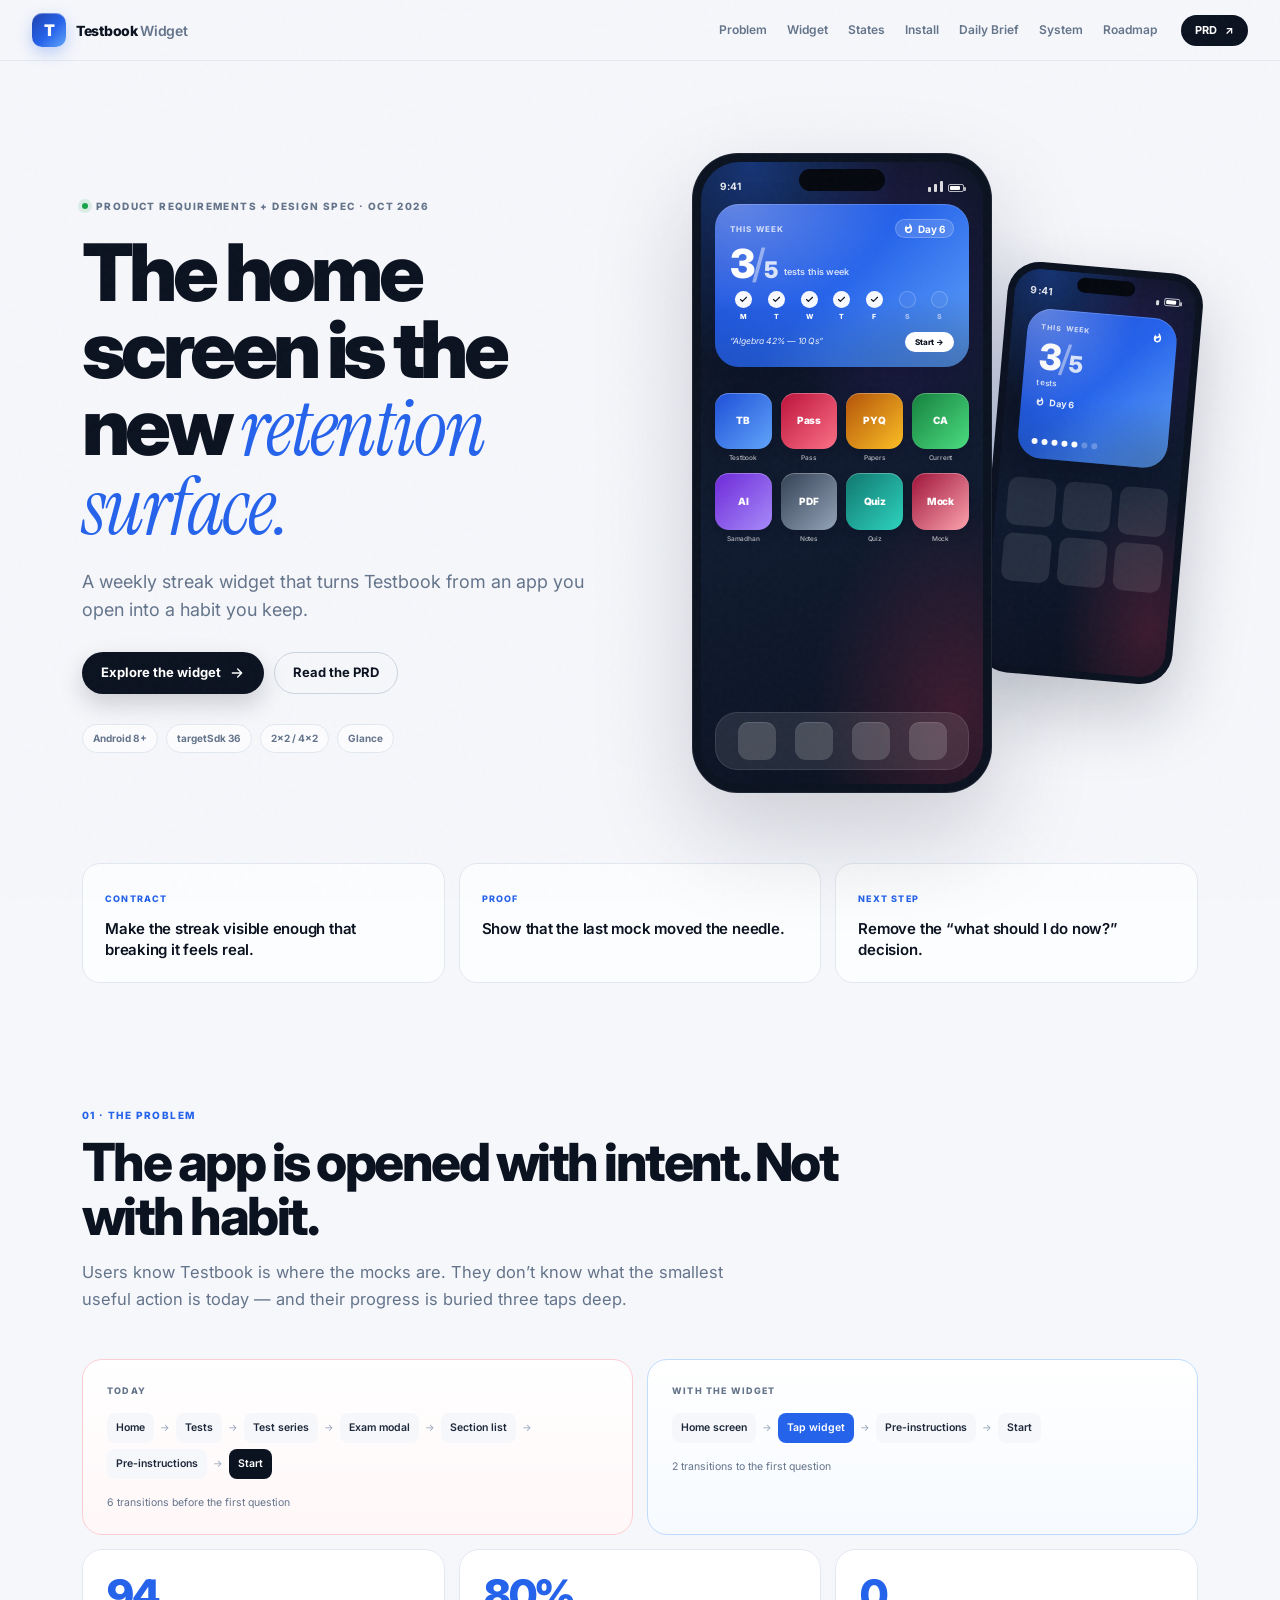
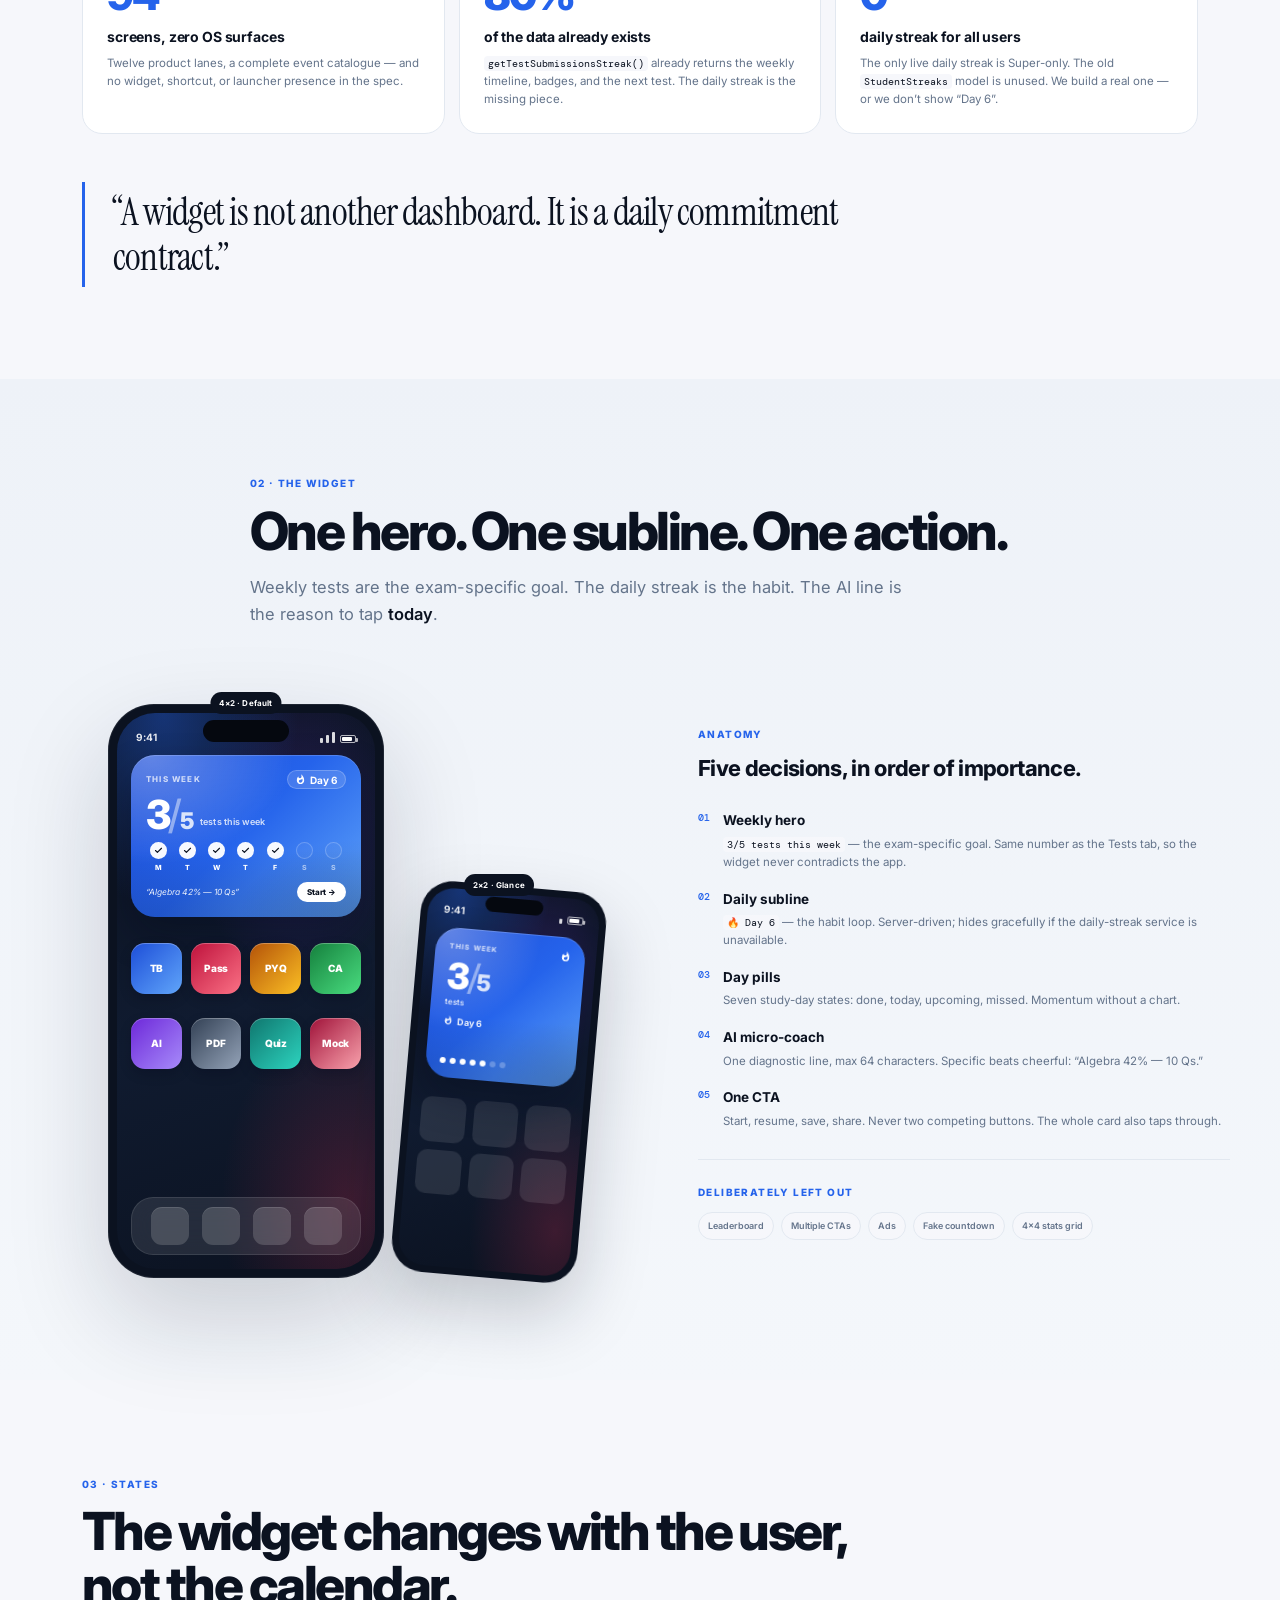
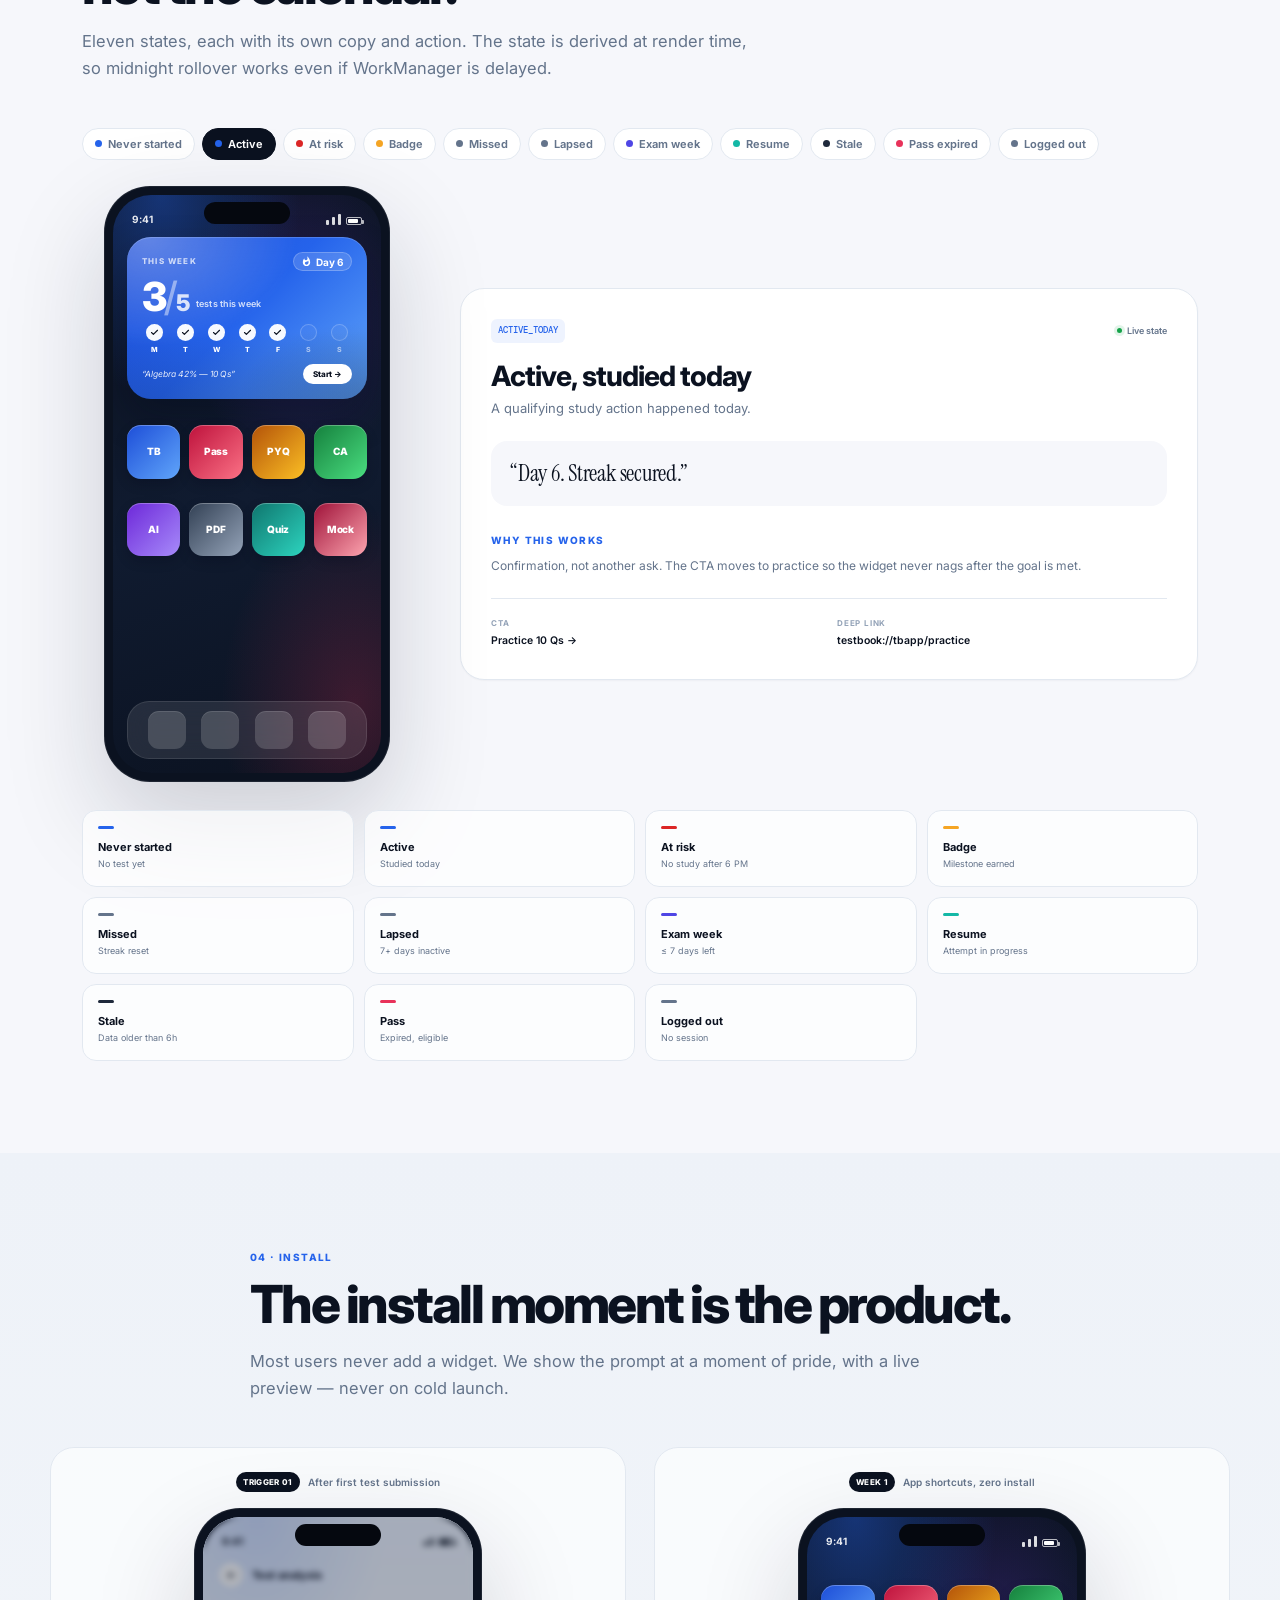
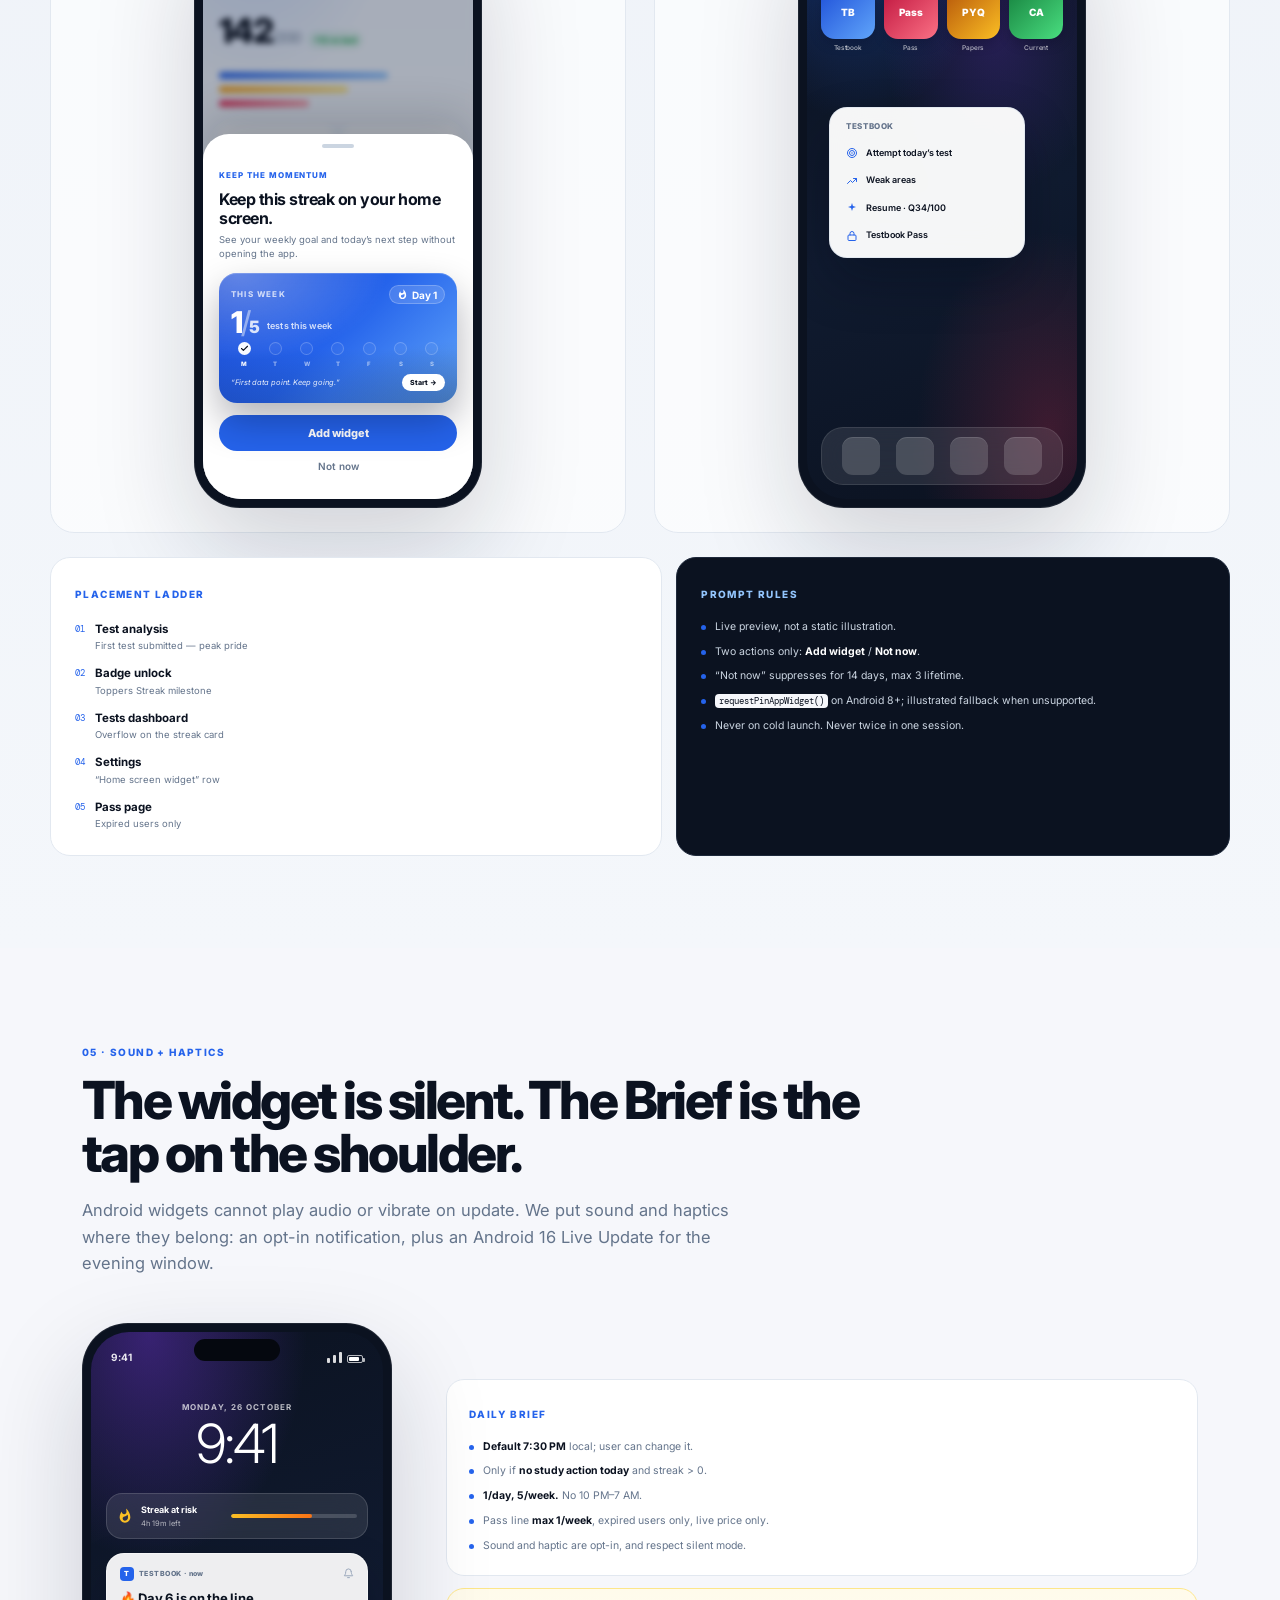
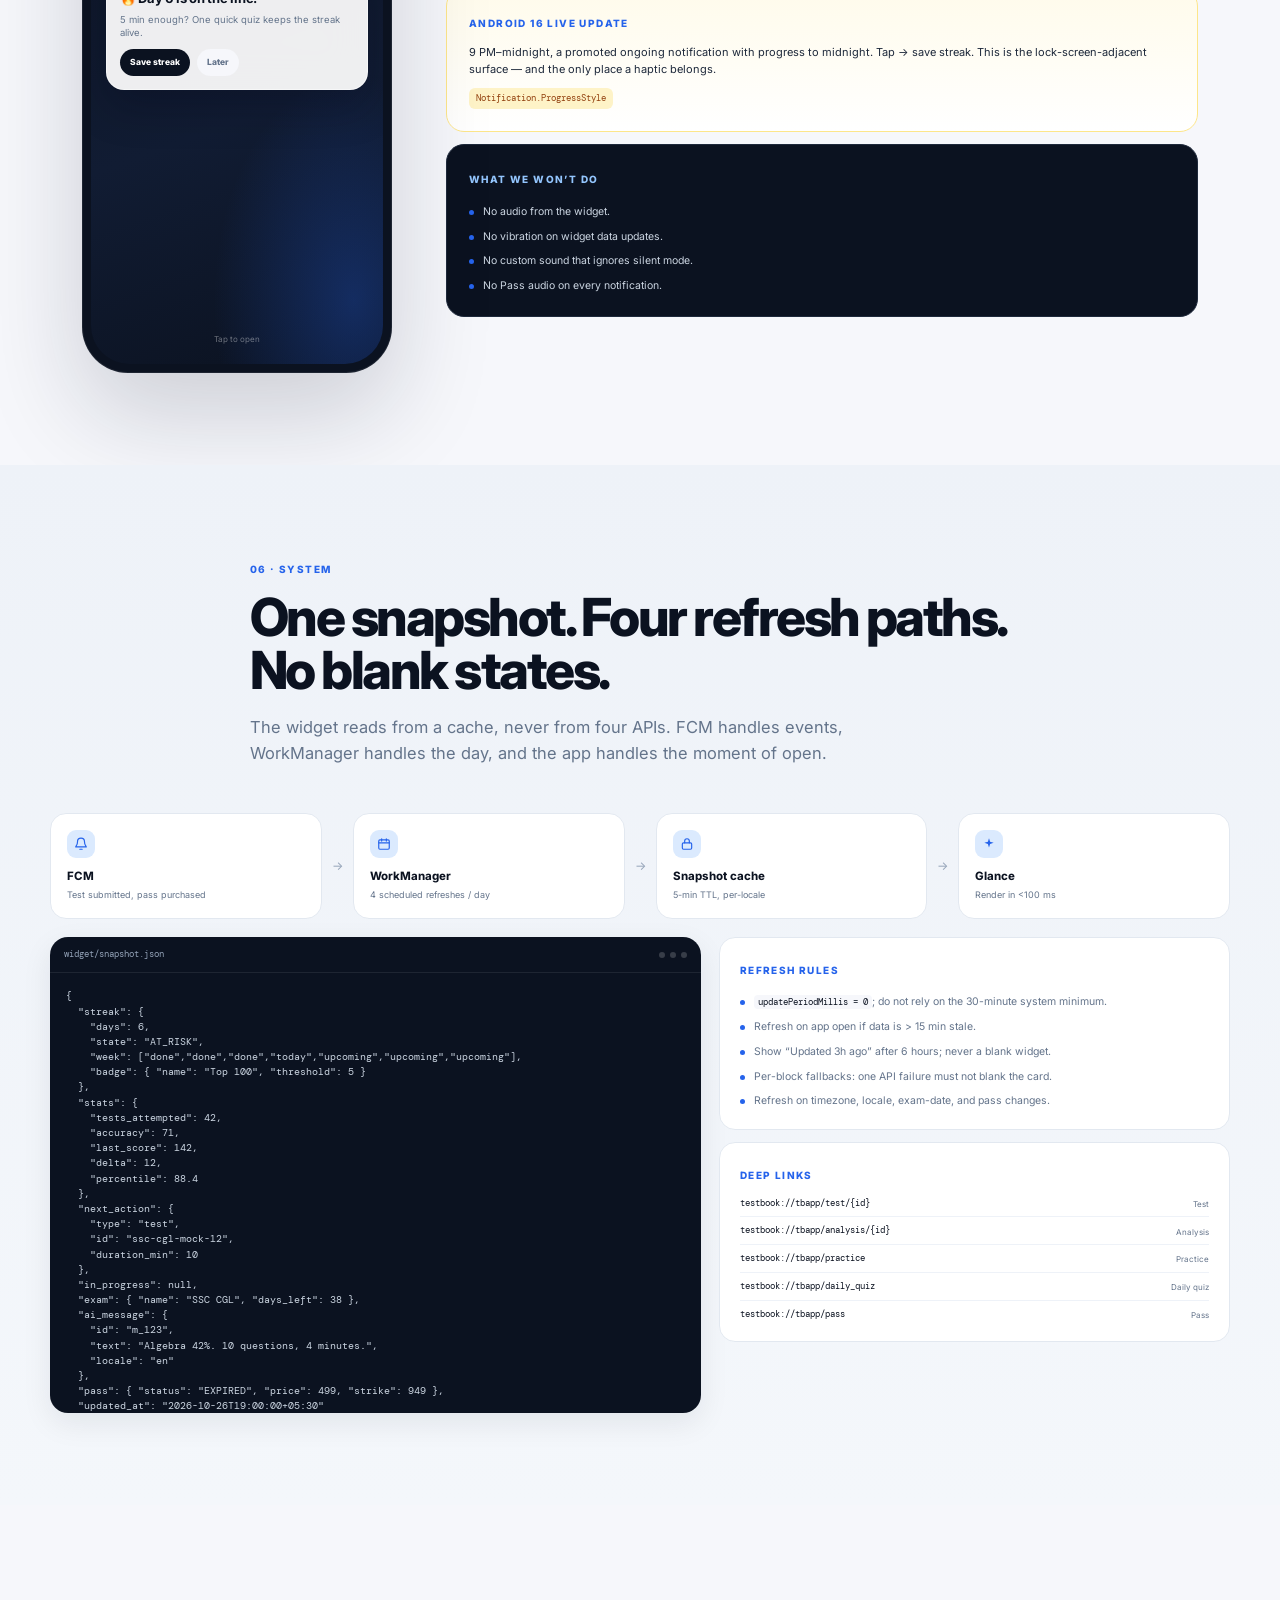
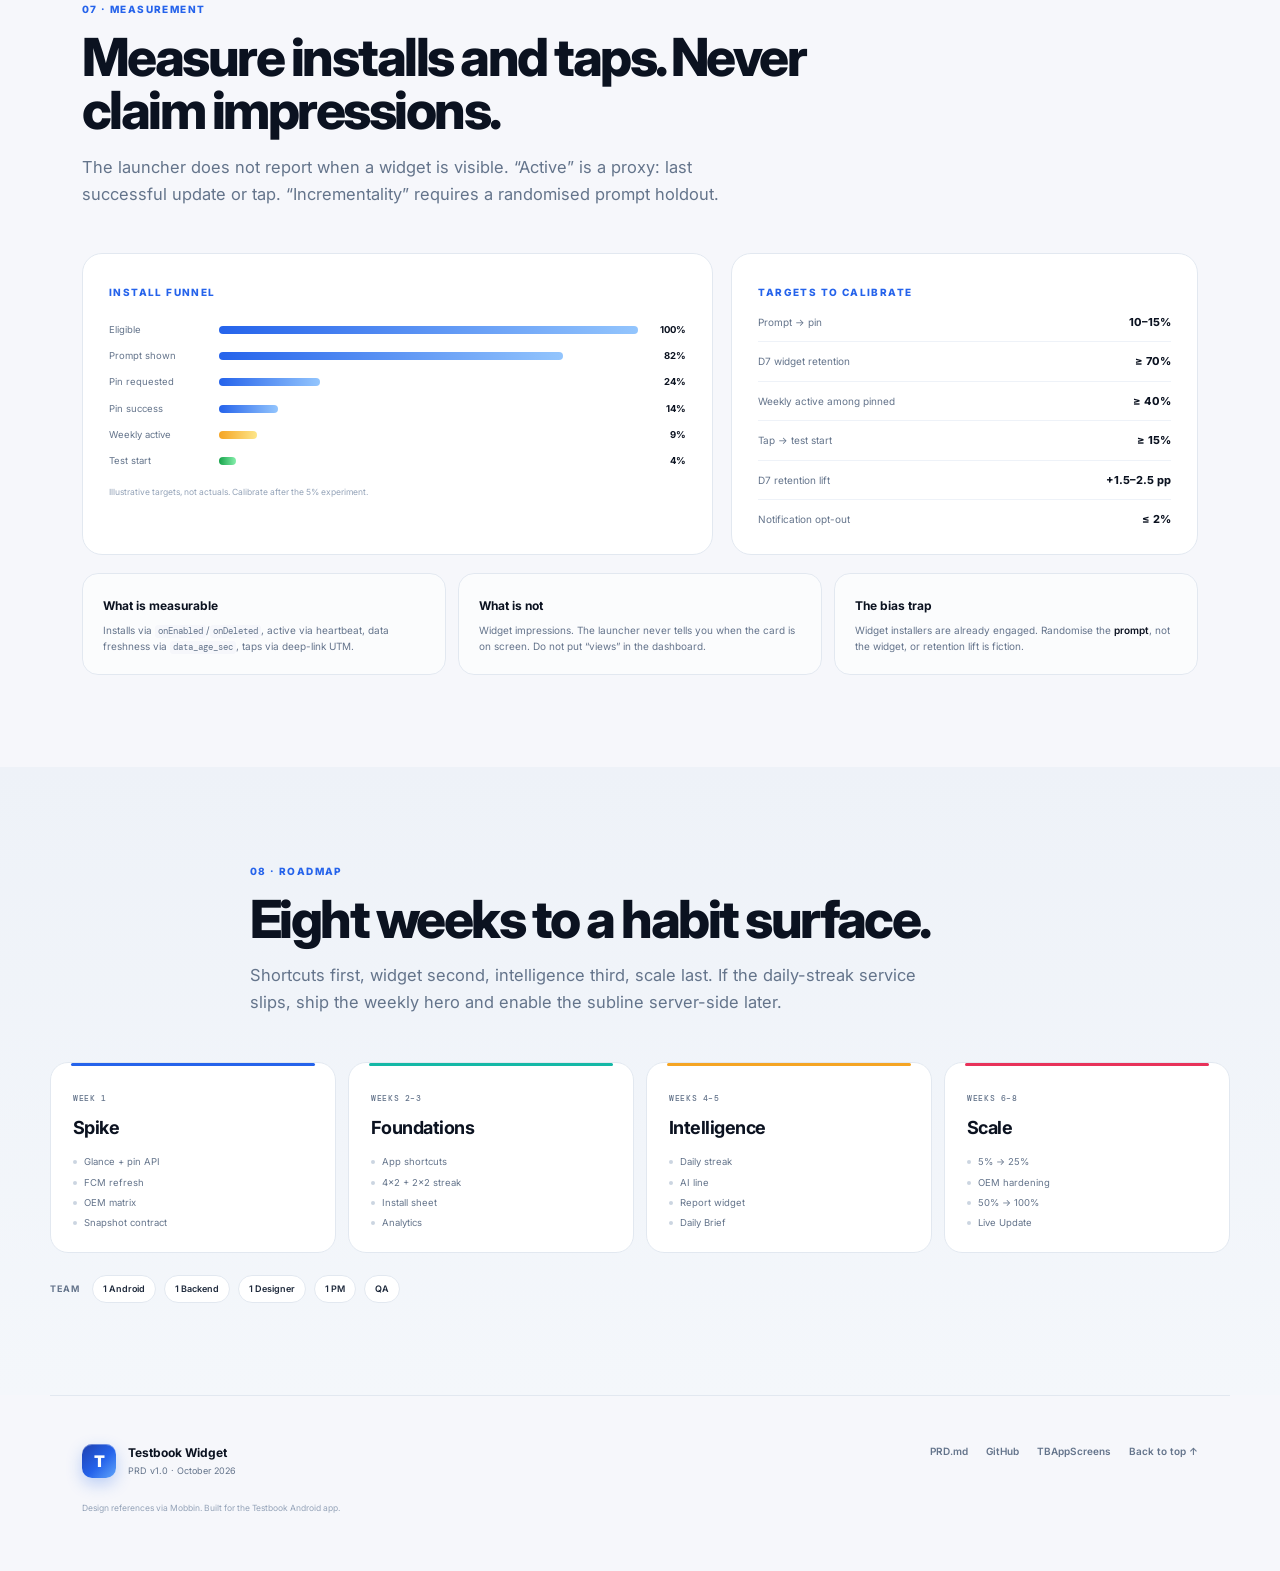
==== docs/index.html @ 8305496f "feat: add widget PRD and interactive design gallery" ====
<!DOCTYPE html>
<html lang="en">
<head>
  <meta charset="UTF-8" />
  <meta name="viewport" content="width=device-width, initial-scale=1.0" />
  <title>Testbook Widget — PRD & Design</title>
  <meta name="description" content="Testbook home screen widget: weekly streak hero, daily subline, AI micro-coach, install flow, and measurement plan." />
  <meta name="theme-color" content="#F6F7FB" />
  <link rel="preconnect" href="https://fonts.googleapis.com" />
  <link rel="preconnect" href="https://fonts.gstatic.com" crossorigin />
  <link href="https://fonts.googleapis.com/css2?family=Inter:wght@400;500;600;700;800;900&family=Instrument+Serif:ital@0;1&family=DM+Mono:wght@400;500&display=swap" rel="stylesheet" />
  <link rel="stylesheet" href="styles.css" />
</head>
<body>
  <a class="skip" href="#main">Skip to content</a>

  <svg class="sprite" aria-hidden="true" focusable="false">
    <symbol id="i-flame" viewBox="0 0 24 24">
      <path d="M13.5.67s.74 2.65.74 4.8c0 2.06-1.35 3.73-3.41 3.73-2.07 0-3.63-1.67-3.63-3.73l.03-.36C5.21 7.51 4 10.62 4 14c0 4.42 3.58 8 8 8s8-3.58 8-8C20 8.61 17.41 3.8 13.5.67zM11.71 19c-1.78 0-3.22-1.4-3.22-3.14 0-1.62 1.05-2.76 2.81-3.12 1.77-.36 3.6-1.21 4.62-2.58.39 1.29.59 2.65.59 4.04 0 2.65-2.15 4.8-4.8 4.8z"/>
    </symbol>
    <symbol id="i-check" viewBox="0 0 24 24">
      <path d="M20 6 9 17l-5-5" fill="none" stroke="currentColor" stroke-width="3" stroke-linecap="round" stroke-linejoin="round"/>
    </symbol>
    <symbol id="i-arrow" viewBox="0 0 24 24">
      <path d="M5 12h14M13 6l6 6-6 6" fill="none" stroke="currentColor" stroke-width="2" stroke-linecap="round" stroke-linejoin="round"/>
    </symbol>
    <symbol id="i-spark" viewBox="0 0 24 24">
      <path d="m12 2 1.9 6.1L20 10l-6.1 1.9L12 18l-1.9-6.1L4 10l6.1-1.9L12 2z" fill="currentColor"/>
    </symbol>
    <symbol id="i-calendar" viewBox="0 0 24 24">
      <rect x="3" y="5" width="18" height="16" rx="2" fill="none" stroke="currentColor" stroke-width="2"/>
      <path d="M3 10h18M8 3v4M16 3v4" fill="none" stroke="currentColor" stroke-width="2" stroke-linecap="round"/>
    </symbol>
    <symbol id="i-bell" viewBox="0 0 24 24">
      <path d="M18 8a6 6 0 0 0-12 0c0 7-3 7-3 9h18c0-2-3-2-3-9M10 21h4" fill="none" stroke="currentColor" stroke-width="2" stroke-linecap="round" stroke-linejoin="round"/>
    </symbol>
    <symbol id="i-lock" viewBox="0 0 24 24">
      <rect x="4" y="10" width="16" height="11" rx="2" fill="none" stroke="currentColor" stroke-width="2"/>
      <path d="M8 10V7a4 4 0 0 1 8 0v3" fill="none" stroke="currentColor" stroke-width="2" stroke-linecap="round"/>
    </symbol>
    <symbol id="i-trend" viewBox="0 0 24 24">
      <path d="m3 17 6-6 4 4 8-8M15 7h6v6" fill="none" stroke="currentColor" stroke-width="2" stroke-linecap="round" stroke-linejoin="round"/>
    </symbol>
    <symbol id="i-target" viewBox="0 0 24 24">
      <circle cx="12" cy="12" r="9" fill="none" stroke="currentColor" stroke-width="2"/>
      <circle cx="12" cy="12" r="5" fill="none" stroke="currentColor" stroke-width="2"/>
      <circle cx="12" cy="12" r="1.5" fill="currentColor"/>
    </symbol>
  </svg>

  <header class="site-header" id="top">
    <a class="brand" href="#top" aria-label="Testbook Widget home">
      <span class="brand-mark">T</span>
      <span class="brand-name">Testbook <span>Widget</span></span>
    </a>
    <nav class="nav" aria-label="Sections">
      <a href="#problem">Problem</a>
      <a href="#widget">Widget</a>
      <a href="#states">States</a>
      <a href="#install">Install</a>
      <a href="#brief">Daily Brief</a>
      <a href="#system">System</a>
      <a href="#roadmap">Roadmap</a>
    </nav>
    <a class="btn btn-small btn-dark" href="https://github.com/manjot-testbook/TBWidget/blob/main/PRD.md" target="_blank" rel="noopener">PRD <span aria-hidden="true">↗</span></a>
  </header>

  <main id="main">
    <!-- HERO -->
    <section class="hero">
      <div class="hero-copy">
        <div class="eyebrow"><span class="pulse"></span> Product requirements + design spec · Oct 2026</div>
        <h1>The home screen is the new <em>retention surface.</em></h1>
        <p class="lede">A weekly streak widget that turns Testbook from an app you open into a habit you keep.</p>
        <div class="hero-actions">
          <a class="btn btn-primary" href="#widget">Explore the widget <svg class="ic"><use href="#i-arrow"/></svg></a>
          <a class="btn btn-ghost" href="https://github.com/manjot-testbook/TBWidget/blob/main/PRD.md" target="_blank" rel="noopener">Read the PRD</a>
        </div>
        <div class="hero-meta">
          <span>Android 8+</span>
          <span>targetSdk 36</span>
          <span>2×2 / 4×2</span>
          <span>Glance</span>
        </div>
      </div>

      <div class="hero-visual" aria-hidden="true">
        <div class="halo"></div>
        <div class="phone phone-hero">
          <div class="phone-screen home-screen">
            <div class="status-bar">
              <span>9:41</span>
              <span class="status-icons"><i></i><i></i><i></i><span class="battery"></span></span>
            </div>

            <div class="tb-widget size-4x2 state-active" data-widget>
              <div class="tw-top">
                <span class="tw-eyebrow" data-w-eyebrow>THIS WEEK</span>
                <span class="tw-streak"><svg class="ic tw-flame"><use href="#i-flame"/></svg><span data-w-streak>Day 6</span></span>
              </div>
              <div class="tw-hero">
                <div class="tw-number"><span data-w-number>3</span><span class="tw-slash">/</span><span class="tw-total" data-w-total>5</span></div>
                <div class="tw-label" data-w-label>tests this week</div>
              </div>
              <div class="tw-days" data-w-days></div>
              <div class="tw-bottom">
                <span class="tw-ai" data-w-ai>“Algebra 42% — 10 Qs”</span>
                <span class="tw-cta" data-w-cta>Start →</span>
              </div>
            </div>

            <div class="app-grid">
              <div class="app-icon app-blue"><span>TB</span><small>Testbook</small></div>
              <div class="app-icon app-pink"><span>Pass</span><small>Pass</small></div>
              <div class="app-icon app-gold"><span>PYQ</span><small>Papers</small></div>
              <div class="app-icon app-green"><span>CA</span><small>Current</small></div>
              <div class="app-icon app-violet"><span>AI</span><small>Samadhan</small></div>
              <div class="app-icon app-slate"><span>PDF</span><small>Notes</small></div>
              <div class="app-icon app-teal"><span>Quiz</span><small>Quiz</small></div>
              <div class="app-icon app-rose"><span>Mock</span><small>Mock</small></div>
            </div>

            <div class="dock">
              <span></span><span></span><span></span><span></span>
            </div>
          </div>
        </div>

        <div class="phone phone-mini">
          <div class="phone-screen home-screen mini">
            <div class="status-bar"><span>9:41</span><span class="status-icons"><i></i><span class="battery"></span></span></div>
            <div class="tb-widget size-2x2 state-active" data-widget>
              <div class="tw-top">
                <span class="tw-eyebrow" data-w-eyebrow>THIS WEEK</span>
                <svg class="ic tw-flame"><use href="#i-flame"/></svg>
              </div>
              <div class="tw-number"><span data-w-number>3</span><span class="tw-slash">/</span><span class="tw-total" data-w-total>5</span></div>
              <div class="tw-label" data-w-label>tests</div>
              <div class="tw-streak-line"><svg class="ic"><use href="#i-flame"/></svg><span data-w-streak>Day 6</span></div>
              <div class="tw-dots" data-w-days></div>
            </div>
            <div class="mini-grid"><span></span><span></span><span></span><span></span><span></span><span></span></div>
          </div>
        </div>

      </div>
    </section>

    <!-- THESIS -->
    <section class="thesis" aria-label="Product thesis">
      <div class="thesis-card">
        <span class="thesis-kicker">Contract</span>
        <h3>Make the streak visible enough that breaking it feels real.</h3>
      </div>
      <div class="thesis-card">
        <span class="thesis-kicker">Proof</span>
        <h3>Show that the last mock moved the needle.</h3>
      </div>
      <div class="thesis-card">
        <span class="thesis-kicker">Next step</span>
        <h3>Remove the “what should I do now?” decision.</h3>
      </div>
    </section>

    <!-- PROBLEM -->
    <section class="section" id="problem">
      <div class="section-head reveal">
        <div class="kicker">01 · The problem</div>
        <h2>The app is opened with intent. Not with habit.</h2>
        <p>Users know Testbook is where the mocks are. They don’t know what the smallest useful action is today — and their progress is buried three taps deep.</p>
      </div>

      <div class="flow-compare reveal">
        <div class="flow-card flow-today">
          <div class="flow-label">Today</div>
          <div class="flow-steps">
            <span>Home</span><i>→</i><span>Tests</span><i>→</i><span>Test series</span><i>→</i><span>Exam modal</span><i>→</i><span>Section list</span><i>→</i><span>Pre-instructions</span><i>→</i><span class="flow-start">Start</span>
          </div>
          <div class="flow-foot">6 transitions before the first question</div>
        </div>
        <div class="flow-card flow-widget">
          <div class="flow-label">With the widget</div>
          <div class="flow-steps">
            <span>Home screen</span><i>→</i><span class="flow-start">Tap widget</span><i>→</i><span>Pre-instructions</span><i>→</i><span>Start</span>
          </div>
          <div class="flow-foot">2 transitions to the first question</div>
        </div>
      </div>

      <div class="evidence-grid reveal">
        <article class="evidence-card">
          <span class="evidence-number">94</span>
          <h3>screens, zero OS surfaces</h3>
          <p>Twelve product lanes, a complete event catalogue — and no widget, shortcut, or launcher presence in the spec.</p>
        </article>
        <article class="evidence-card">
          <span class="evidence-number">80%</span>
          <h3>of the data already exists</h3>
          <p><code>getTestSubmissionsStreak()</code> already returns the weekly timeline, badges, and the next test. The daily streak is the missing piece.</p>
        </article>
        <article class="evidence-card">
          <span class="evidence-number">0</span>
          <h3>daily streak for all users</h3>
          <p>The only live daily streak is Super-only. The old <code>StudentStreaks</code> model is unused. We build a real one — or we don’t show “Day 6”.</p>
        </article>
      </div>

      <blockquote class="pullquote reveal">
        “A widget is not another dashboard. It is a daily commitment contract.”
      </blockquote>
    </section>

    <!-- WIDGET -->
    <section class="section section-tint" id="widget">
      <div class="section-head reveal">
        <div class="kicker">02 · The widget</div>
        <h2>One hero. One subline. One action.</h2>
        <p>Weekly tests are the exam-specific goal. The daily streak is the habit. The AI line is the reason to tap <em>today</em>.</p>
      </div>

      <div class="widget-lab reveal">
        <div class="lab-stage">
          <div class="lab-phone-wrap">
            <span class="lab-badge">4×2 · Default</span>
            <div class="phone lab-phone">
              <div class="phone-screen home-screen">
                <div class="status-bar"><span>9:41</span><span class="status-icons"><i></i><i></i><i></i><span class="battery"></span></span></div>
                <div class="tb-widget size-4x2 state-active" data-widget>
                  <div class="tw-top">
                    <span class="tw-eyebrow" data-w-eyebrow>THIS WEEK</span>
                    <span class="tw-streak"><svg class="ic tw-flame"><use href="#i-flame"/></svg><span data-w-streak>Day 6</span></span>
                  </div>
                  <div class="tw-hero">
                    <div class="tw-number"><span data-w-number>3</span><span class="tw-slash">/</span><span class="tw-total" data-w-total>5</span></div>
                    <div class="tw-label" data-w-label>tests this week</div>
                  </div>
                  <div class="tw-days" data-w-days></div>
                  <div class="tw-bottom">
                    <span class="tw-ai" data-w-ai>“Algebra 42% — 10 Qs”</span>
                    <span class="tw-cta" data-w-cta>Start →</span>
                  </div>
                </div>
                <div class="app-grid">
                  <div class="app-icon app-blue"><span>TB</span></div>
                  <div class="app-icon app-pink"><span>Pass</span></div>
                  <div class="app-icon app-gold"><span>PYQ</span></div>
                  <div class="app-icon app-green"><span>CA</span></div>
                  <div class="app-icon app-violet"><span>AI</span></div>
                  <div class="app-icon app-slate"><span>PDF</span></div>
                  <div class="app-icon app-teal"><span>Quiz</span></div>
                  <div class="app-icon app-rose"><span>Mock</span></div>
                </div>
                <div class="dock"><span></span><span></span><span></span><span></span></div>
              </div>
            </div>
          </div>

          <div class="lab-phone-wrap lab-phone-small">
            <span class="lab-badge">2×2 · Glance</span>
            <div class="phone phone-mini">
              <div class="phone-screen home-screen mini">
                <div class="status-bar"><span>9:41</span><span class="status-icons"><i></i><span class="battery"></span></span></div>
                <div class="tb-widget size-2x2 state-active" data-widget>
                  <div class="tw-top">
                    <span class="tw-eyebrow" data-w-eyebrow>THIS WEEK</span>
                    <svg class="ic tw-flame"><use href="#i-flame"/></svg>
                  </div>
                  <div class="tw-number"><span data-w-number>3</span><span class="tw-slash">/</span><span class="tw-total" data-w-total>5</span></div>
                  <div class="tw-label" data-w-label>tests</div>
                  <div class="tw-streak-line"><svg class="ic"><use href="#i-flame"/></svg><span data-w-streak>Day 6</span></div>
                  <div class="tw-dots" data-w-days></div>
                </div>
                <div class="mini-grid"><span></span><span></span><span></span><span></span><span></span><span></span></div>
              </div>
            </div>
          </div>
        </div>

        <div class="anatomy">
          <div class="anatomy-head">
            <span class="kicker">Anatomy</span>
            <h3>Five decisions, in order of importance.</h3>
          </div>
          <ol class="anatomy-list">
            <li>
              <span class="anatomy-index">01</span>
              <div><strong>Weekly hero</strong><p><code>3/5 tests this week</code> — the exam-specific goal. Same number as the Tests tab, so the widget never contradicts the app.</p></div>
            </li>
            <li>
              <span class="anatomy-index">02</span>
              <div><strong>Daily subline</strong><p><code>🔥 Day 6</code> — the habit loop. Server-driven; hides gracefully if the daily-streak service is unavailable.</p></div>
            </li>
            <li>
              <span class="anatomy-index">03</span>
              <div><strong>Day pills</strong><p>Seven study-day states: done, today, upcoming, missed. Momentum without a chart.</p></div>
            </li>
            <li>
              <span class="anatomy-index">04</span>
              <div><strong>AI micro-coach</strong><p>One diagnostic line, max 64 characters. Specific beats cheerful: “Algebra 42% — 10 Qs.”</p></div>
            </li>
            <li>
              <span class="anatomy-index">05</span>
              <div><strong>One CTA</strong><p>Start, resume, save, share. Never two competing buttons. The whole card also taps through.</p></div>
            </li>
          </ol>

          <div class="left-out">
            <span class="kicker">Deliberately left out</span>
            <div class="chips">
              <span>Leaderboard</span><span>Multiple CTAs</span><span>Ads</span><span>Fake countdown</span><span>4×4 stats grid</span>
            </div>
          </div>
        </div>
      </div>
    </section>

    <!-- STATES -->
    <section class="section" id="states">
      <div class="section-head reveal">
        <div class="kicker">03 · States</div>
        <h2>The widget changes with the user, not the calendar.</h2>
        <p>Eleven states, each with its own copy and action. The state is derived at render time, so midnight rollover works even if WorkManager is delayed.</p>
      </div>

      <div class="state-tabs reveal" role="group" aria-label="Widget state">
        <button class="state-tab" data-state="never" aria-pressed="false"><span class="swatch s-blue"></span>Never started</button>
        <button class="state-tab" data-state="active" aria-pressed="true"><span class="swatch s-blue"></span>Active</button>
        <button class="state-tab" data-state="atRisk" aria-pressed="false"><span class="swatch s-red"></span>At risk</button>
        <button class="state-tab" data-state="badge" aria-pressed="false"><span class="swatch s-gold"></span>Badge</button>
        <button class="state-tab" data-state="missed" aria-pressed="false"><span class="swatch s-slate"></span>Missed</button>
        <button class="state-tab" data-state="lapsed" aria-pressed="false"><span class="swatch s-slate"></span>Lapsed</button>
        <button class="state-tab" data-state="exam" aria-pressed="false"><span class="swatch s-indigo"></span>Exam week</button>
        <button class="state-tab" data-state="resume" aria-pressed="false"><span class="swatch s-teal"></span>Resume</button>
        <button class="state-tab" data-state="stale" aria-pressed="false"><span class="swatch s-dark"></span>Stale</button>
        <button class="state-tab" data-state="pass" aria-pressed="false"><span class="swatch s-pink"></span>Pass expired</button>
        <button class="state-tab" data-state="loggedOut" aria-pressed="false"><span class="swatch s-slate"></span>Logged out</button>
      </div>

      <div class="state-stage reveal">
        <div class="state-phone-wrap">
          <div class="phone state-phone">
            <div class="phone-screen home-screen">
              <div class="status-bar"><span>9:41</span><span class="status-icons"><i></i><i></i><i></i><span class="battery"></span></span></div>
              <div class="tb-widget size-4x2 state-active" data-widget data-state-widget>
                <div class="tw-top">
                  <span class="tw-eyebrow" data-w-eyebrow>THIS WEEK</span>
                  <span class="tw-streak"><svg class="ic tw-flame"><use href="#i-flame"/></svg><span data-w-streak>Day 6</span></span>
                </div>
                <div class="tw-hero">
                  <div class="tw-number"><span data-w-number>3</span><span class="tw-slash">/</span><span class="tw-total" data-w-total>5</span></div>
                  <div class="tw-label" data-w-label>tests this week</div>
                </div>
                <div class="tw-days" data-w-days></div>
                <div class="tw-bottom">
                  <span class="tw-ai" data-w-ai>“Algebra 42% — 10 Qs”</span>
                  <span class="tw-cta" data-w-cta>Start →</span>
                </div>
              </div>
              <div class="app-grid">
                <div class="app-icon app-blue"><span>TB</span></div>
                <div class="app-icon app-pink"><span>Pass</span></div>
                <div class="app-icon app-gold"><span>PYQ</span></div>
                <div class="app-icon app-green"><span>CA</span></div>
                <div class="app-icon app-violet"><span>AI</span></div>
                <div class="app-icon app-slate"><span>PDF</span></div>
                <div class="app-icon app-teal"><span>Quiz</span></div>
                <div class="app-icon app-rose"><span>Mock</span></div>
              </div>
              <div class="dock"><span></span><span></span><span></span><span></span></div>
            </div>
          </div>
        </div>

        <div class="state-detail">
          <div class="state-detail-top">
            <span class="state-code" data-state-code>ACTIVE_TODAY</span>
            <span class="state-live"><i></i> Live state</span>
          </div>
          <h3 data-state-title>Active, studied today</h3>
          <p class="state-trigger" data-state-trigger>A qualifying study action happened today.</p>
          <div class="state-quote" data-state-copy>“Day 6. Streak secured.”</div>
          <div class="state-why">
            <span class="kicker">Why this works</span>
            <p data-state-why>Confirmation, not another ask. The CTA moves to practice so the widget never nags after the goal is met.</p>
          </div>
          <div class="state-meta">
            <div><span>CTA</span><strong data-state-cta>Practice 10 Qs →</strong></div>
            <div><span>Deep link</span><strong data-state-link>testbook://tbapp/practice</strong></div>
          </div>
        </div>
      </div>

      <div class="state-grid reveal">
        <div class="state-mini"><span class="mini-chip s-blue"></span><strong>Never started</strong><small>No test yet</small></div>
        <div class="state-mini"><span class="mini-chip s-blue"></span><strong>Active</strong><small>Studied today</small></div>
        <div class="state-mini"><span class="mini-chip s-red"></span><strong>At risk</strong><small>No study after 6 PM</small></div>
        <div class="state-mini"><span class="mini-chip s-gold"></span><strong>Badge</strong><small>Milestone earned</small></div>
        <div class="state-mini"><span class="mini-chip s-slate"></span><strong>Missed</strong><small>Streak reset</small></div>
        <div class="state-mini"><span class="mini-chip s-slate"></span><strong>Lapsed</strong><small>7+ days inactive</small></div>
        <div class="state-mini"><span class="mini-chip s-indigo"></span><strong>Exam week</strong><small>≤ 7 days left</small></div>
        <div class="state-mini"><span class="mini-chip s-teal"></span><strong>Resume</strong><small>Attempt in progress</small></div>
        <div class="state-mini"><span class="mini-chip s-dark"></span><strong>Stale</strong><small>Data older than 6h</small></div>
        <div class="state-mini"><span class="mini-chip s-pink"></span><strong>Pass</strong><small>Expired, eligible</small></div>
        <div class="state-mini"><span class="mini-chip s-slate"></span><strong>Logged out</strong><small>No session</small></div>
      </div>
    </section>

    <!-- INSTALL -->
    <section class="section section-tint" id="install">
      <div class="section-head reveal">
        <div class="kicker">04 · Install</div>
        <h2>The install moment is the product.</h2>
        <p>Most users never add a widget. We show the prompt at a moment of pride, with a live preview — never on cold launch.</p>
      </div>

      <div class="mockup-grid reveal">
        <div class="mockup">
          <div class="mockup-label"><span>Trigger 01</span> After first test submission</div>
          <div class="phone sheet-phone">
            <div class="phone-screen analysis-screen">
              <div class="status-bar dark-status"><span>9:41</span><span class="status-icons"><i></i><i></i><span class="battery"></span></span></div>
              <div class="analysis-head">
                <span class="back-pill">←</span>
                <span class="analysis-title">Test analysis</span>
              </div>
              <div class="analysis-score">
                <span class="score-big">142<span>/200</span></span>
                <span class="score-delta">+12 vs last</span>
              </div>
              <div class="analysis-bars">
                <span style="--w:71%"></span><span style="--w:54%"></span><span style="--w:38%"></span>
              </div>
              <div class="analysis-cards"><span></span><span></span></div>
              <div class="sheet-scrim"></div>
              <div class="bottom-sheet">
                <div class="sheet-handle"></div>
                <div class="sheet-copy">
                  <span class="sheet-kicker">Keep the momentum</span>
                  <h3>Keep this streak on your home screen.</h3>
                  <p>See your weekly goal and today’s next step without opening the app.</p>
                </div>
                <div class="sheet-preview">
                  <div class="tb-widget size-4x2 state-active mini-widget" data-widget>
                    <div class="tw-top">
                      <span class="tw-eyebrow" data-w-eyebrow>THIS WEEK</span>
                      <span class="tw-streak"><svg class="ic tw-flame"><use href="#i-flame"/></svg><span data-w-streak>Day 1</span></span>
                    </div>
                    <div class="tw-hero">
                      <div class="tw-number"><span data-w-number>1</span><span class="tw-slash">/</span><span class="tw-total" data-w-total>5</span></div>
                      <div class="tw-label" data-w-label>tests this week</div>
                    </div>
                    <div class="tw-days" data-w-days></div>
                    <div class="tw-bottom">
                      <span class="tw-ai" data-w-ai>“First data point. Keep going.”</span>
                      <span class="tw-cta" data-w-cta>Start →</span>
                    </div>
                  </div>
                </div>
                <button class="sheet-add">Add widget</button>
                <button class="sheet-later">Not now</button>
              </div>
            </div>
          </div>
        </div>

        <div class="mockup">
          <div class="mockup-label"><span>Week 1</span> App shortcuts, zero install</div>
          <div class="phone shortcut-phone">
            <div class="phone-screen home-screen">
              <div class="status-bar"><span>9:41</span><span class="status-icons"><i></i><i></i><i></i><span class="battery"></span></span></div>
              <div class="app-grid shortcut-grid">
                <div class="app-icon app-blue"><span>TB</span><small>Testbook</small></div>
                <div class="app-icon app-pink"><span>Pass</span><small>Pass</small></div>
                <div class="app-icon app-gold"><span>PYQ</span><small>Papers</small></div>
                <div class="app-icon app-green"><span>CA</span><small>Current</small></div>
              </div>
              <div class="shortcut-menu">
                <div class="shortcut-title">Testbook</div>
                <div class="shortcut-item"><svg class="ic"><use href="#i-target"/></svg><span>Attempt today’s test</span></div>
                <div class="shortcut-item"><svg class="ic"><use href="#i-trend"/></svg><span>Weak areas</span></div>
                <div class="shortcut-item"><svg class="ic"><use href="#i-spark"/></svg><span>Resume · Q34/100</span></div>
                <div class="shortcut-item"><svg class="ic"><use href="#i-lock"/></svg><span>Testbook Pass</span></div>
              </div>
              <div class="dock"><span></span><span></span><span></span><span></span></div>
            </div>
          </div>
        </div>
      </div>

      <div class="install-rules reveal">
        <div class="rule-card">
          <span class="kicker">Placement ladder</span>
          <ol class="rule-list">
            <li><span>01</span><div><strong>Test analysis</strong><small>First test submitted — peak pride</small></div></li>
            <li><span>02</span><div><strong>Badge unlock</strong><small>Toppers Streak milestone</small></div></li>
            <li><span>03</span><div><strong>Tests dashboard</strong><small>Overflow on the streak card</small></div></li>
            <li><span>04</span><div><strong>Settings</strong><small>“Home screen widget” row</small></div></li>
            <li><span>05</span><div><strong>Pass page</strong><small>Expired users only</small></div></li>
          </ol>
        </div>
        <div class="rule-card rule-card-dark">
          <span class="kicker">Prompt rules</span>
          <ul class="rule-bullets">
            <li>Live preview, not a static illustration.</li>
            <li>Two actions only: <strong>Add widget</strong> / <strong>Not now</strong>.</li>
            <li>“Not now” suppresses for 14 days, max 3 lifetime.</li>
            <li><code>requestPinAppWidget()</code> on Android 8+; illustrated fallback when unsupported.</li>
            <li>Never on cold launch. Never twice in one session.</li>
          </ul>
        </div>
      </div>
    </section>

    <!-- DAILY BRIEF -->
    <section class="section" id="brief">
      <div class="section-head reveal">
        <div class="kicker">05 · Sound + haptics</div>
        <h2>The widget is silent. The Brief is the tap on the shoulder.</h2>
        <p>Android widgets cannot play audio or vibrate on update. We put sound and haptics where they belong: an opt-in notification, plus an Android 16 Live Update for the evening window.</p>
      </div>

      <div class="brief-grid reveal">
        <div class="phone lockscreen-phone">
          <div class="phone-screen lockscreen">
            <div class="status-bar"><span>9:41</span><span class="status-icons"><i></i><i></i><i></i><span class="battery"></span></span></div>
            <div class="lock-date"><span>MONDAY, 26 OCTOBER</span><strong>9:41</strong></div>
            <div class="live-pill">
              <svg class="ic"><use href="#i-flame"/></svg>
              <div class="live-copy"><strong>Streak at risk</strong><span>4h 19m left</span></div>
              <div class="live-progress"><span></span></div>
            </div>
            <div class="notification">
              <div class="notification-top"><span class="notif-app"><span class="notif-mark">T</span> TESTBOOK · now</span><span class="notif-bell"><svg class="ic"><use href="#i-bell"/></svg></span></div>
              <h4>🔥 Day 6 is on the line.</h4>
              <p>5 min enough? One quick quiz keeps the streak alive.</p>
              <div class="notif-actions"><span class="notif-primary">Save streak</span><span class="notif-secondary">Later</span></div>
            </div>
            <div class="lock-hint">Tap to open</div>
          </div>
        </div>

        <div class="brief-copy">
          <div class="brief-card">
            <span class="kicker">Daily Brief</span>
            <ul class="rule-bullets">
              <li><strong>Default 7:30 PM</strong> local; user can change it.</li>
              <li>Only if <strong>no study action today</strong> and streak &gt; 0.</li>
              <li><strong>1/day, 5/week.</strong> No 10 PM–7 AM.</li>
              <li>Pass line <strong>max 1/week</strong>, expired users only, live price only.</li>
              <li>Sound and haptic are opt-in, and respect silent mode.</li>
            </ul>
          </div>
          <div class="brief-card brief-card-gold">
            <span class="kicker">Android 16 Live Update</span>
            <p>9 PM–midnight, a promoted ongoing notification with progress to midnight. Tap → save streak. This is the lock-screen-adjacent surface — and the only place a haptic belongs.</p>
            <code>Notification.ProgressStyle</code>
          </div>
          <div class="brief-card brief-card-dark">
            <span class="kicker">What we won’t do</span>
            <ul class="rule-bullets">
              <li>No audio from the widget.</li>
              <li>No vibration on widget data updates.</li>
              <li>No custom sound that ignores silent mode.</li>
              <li>No Pass audio on every notification.</li>
            </ul>
          </div>
        </div>
      </div>
    </section>

    <!-- SYSTEM -->
    <section class="section section-tint" id="system">
      <div class="section-head reveal">
        <div class="kicker">06 · System</div>
        <h2>One snapshot. Four refresh paths. No blank states.</h2>
        <p>The widget reads from a cache, never from four APIs. FCM handles events, WorkManager handles the day, and the app handles the moment of open.</p>
      </div>

      <div class="pipeline reveal">
        <div class="pipe-step"><span class="pipe-icon"><svg class="ic"><use href="#i-bell"/></svg></span><strong>FCM</strong><small>Test submitted, pass purchased</small></div>
        <span class="pipe-arrow">→</span>
        <div class="pipe-step"><span class="pipe-icon"><svg class="ic"><use href="#i-calendar"/></svg></span><strong>WorkManager</strong><small>4 scheduled refreshes / day</small></div>
        <span class="pipe-arrow">→</span>
        <div class="pipe-step"><span class="pipe-icon"><svg class="ic"><use href="#i-lock"/></svg></span><strong>Snapshot cache</strong><small>5-min TTL, per-locale</small></div>
        <span class="pipe-arrow">→</span>
        <div class="pipe-step"><span class="pipe-icon"><svg class="ic"><use href="#i-spark"/></svg></span><strong>Glance</strong><small>Render in &lt;100 ms</small></div>
      </div>

      <div class="system-grid reveal">
        <div class="code-card">
          <div class="code-head"><span>widget/snapshot.json</span><span class="code-dot"></span><span class="code-dot"></span><span class="code-dot"></span></div>
          <pre><code>{
  "streak": {
    "days": 6,
    "state": "AT_RISK",
    "week": ["done","done","done","today","upcoming","upcoming","upcoming"],
    "badge": { "name": "Top 100", "threshold": 5 }
  },
  "stats": {
    "tests_attempted": 42,
    "accuracy": 71,
    "last_score": 142,
    "delta": 12,
    "percentile": 88.4
  },
  "next_action": {
    "type": "test",
    "id": "ssc-cgl-mock-12",
    "duration_min": 10
  },
  "in_progress": null,
  "exam": { "name": "SSC CGL", "days_left": 38 },
  "ai_message": {
    "id": "m_123",
    "text": "Algebra 42%. 10 questions, 4 minutes.",
    "locale": "en"
  },
  "pass": { "status": "EXPIRED", "price": 499, "strike": 949 },
  "updated_at": "2026-10-26T19:00:00+05:30"
}</code></pre>
        </div>

        <div class="system-notes">
          <div class="note-block">
            <span class="kicker">Refresh rules</span>
            <ul class="rule-bullets">
              <li><code>updatePeriodMillis = 0</code>; do not rely on the 30-minute system minimum.</li>
              <li>Refresh on app open if data is &gt; 15 min stale.</li>
              <li>Show “Updated 3h ago” after 6 hours; never a blank widget.</li>
              <li>Per-block fallbacks: one API failure must not blank the card.</li>
              <li>Refresh on timezone, locale, exam-date, and pass changes.</li>
            </ul>
          </div>
          <div class="note-block">
            <span class="kicker">Deep links</span>
            <div class="link-list">
              <div><code>testbook://tbapp/test/{id}</code><span>Test</span></div>
              <div><code>testbook://tbapp/analysis/{id}</code><span>Analysis</span></div>
              <div><code>testbook://tbapp/practice</code><span>Practice</span></div>
              <div><code>testbook://tbapp/daily_quiz</code><span>Daily quiz</span></div>
              <div><code>testbook://tbapp/pass</code><span>Pass</span></div>
            </div>
          </div>
        </div>
      </div>
    </section>

    <!-- MEASUREMENT -->
    <section class="section" id="measurement">
      <div class="section-head reveal">
        <div class="kicker">07 · Measurement</div>
        <h2>Measure installs and taps. Never claim impressions.</h2>
        <p>The launcher does not report when a widget is visible. “Active” is a proxy: last successful update or tap. “Incrementality” requires a randomised prompt holdout.</p>
      </div>

      <div class="measure-grid reveal">
        <div class="funnel-card">
          <span class="kicker">Install funnel</span>
          <div class="funnel">
            <div class="funnel-row"><span>Eligible</span><div class="funnel-bar" style="--w:100%"></div><strong>100%</strong></div>
            <div class="funnel-row"><span>Prompt shown</span><div class="funnel-bar" style="--w:82%"></div><strong>82%</strong></div>
            <div class="funnel-row"><span>Pin requested</span><div class="funnel-bar" style="--w:24%"></div><strong>24%</strong></div>
            <div class="funnel-row"><span>Pin success</span><div class="funnel-bar" style="--w:14%"></div><strong>14%</strong></div>
            <div class="funnel-row"><span>Weekly active</span><div class="funnel-bar" style="--w:9%"></div><strong>9%</strong></div>
            <div class="funnel-row"><span>Test start</span><div class="funnel-bar" style="--w:4%"></div><strong>4%</strong></div>
          </div>
          <p class="funnel-note">Illustrative targets, not actuals. Calibrate after the 5% experiment.</p>
        </div>

        <div class="metrics-card">
          <span class="kicker">Targets to calibrate</span>
          <div class="metric"><span>Prompt → pin</span><strong>10–15%</strong></div>
          <div class="metric"><span>D7 widget retention</span><strong>≥ 70%</strong></div>
          <div class="metric"><span>Weekly active among pinned</span><strong>≥ 40%</strong></div>
          <div class="metric"><span>Tap → test start</span><strong>≥ 15%</strong></div>
          <div class="metric"><span>D7 retention lift</span><strong>+1.5–2.5 pp</strong></div>
          <div class="metric"><span>Notification opt-out</span><strong>≤ 2%</strong></div>
        </div>
      </div>

      <div class="callout-row reveal">
        <div class="callout"><strong>What is measurable</strong><p>Installs via <code>onEnabled</code>/<code>onDeleted</code>, active via heartbeat, data freshness via <code>data_age_sec</code>, taps via deep-link UTM.</p></div>
        <div class="callout"><strong>What is not</strong><p>Widget impressions. The launcher never tells you when the card is on screen. Do not put “views” in the dashboard.</p></div>
        <div class="callout"><strong>The bias trap</strong><p>Widget installers are already engaged. Randomise the <em>prompt</em>, not the widget, or retention lift is fiction.</p></div>
      </div>
    </section>

    <!-- ROADMAP -->
    <section class="section section-tint" id="roadmap">
      <div class="section-head reveal">
        <div class="kicker">08 · Roadmap</div>
        <h2>Eight weeks to a habit surface.</h2>
        <p>Shortcuts first, widget second, intelligence third, scale last. If the daily-streak service slips, ship the weekly hero and enable the subline server-side later.</p>
      </div>

      <div class="timeline reveal">
        <article class="phase phase-0">
          <span class="phase-week">Week 1</span>
          <h3>Spike</h3>
          <ul><li>Glance + pin API</li><li>FCM refresh</li><li>OEM matrix</li><li>Snapshot contract</li></ul>
        </article>
        <article class="phase phase-1">
          <span class="phase-week">Weeks 2–3</span>
          <h3>Foundations</h3>
          <ul><li>App shortcuts</li><li>4×2 + 2×2 streak</li><li>Install sheet</li><li>Analytics</li></ul>
        </article>
        <article class="phase phase-2">
          <span class="phase-week">Weeks 4–5</span>
          <h3>Intelligence</h3>
          <ul><li>Daily streak</li><li>AI line</li><li>Report widget</li><li>Daily Brief</li></ul>
        </article>
        <article class="phase phase-3">
          <span class="phase-week">Weeks 6–8</span>
          <h3>Scale</h3>
          <ul><li>5% → 25%</li><li>OEM hardening</li><li>50% → 100%</li><li>Live Update</li></ul>
        </article>
      </div>

      <div class="team-row reveal">
        <span class="team-label">Team</span>
        <span class="team-chip">1 Android</span>
        <span class="team-chip">1 Backend</span>
        <span class="team-chip">1 Designer</span>
        <span class="team-chip">1 PM</span>
        <span class="team-chip">QA</span>
      </div>
    </section>
  </main>

  <footer class="footer">
    <div class="footer-brand">
      <span class="brand-mark">T</span>
      <div><strong>Testbook Widget</strong><span>PRD v1.0 · October 2026</span></div>
    </div>
    <div class="footer-links">
      <a href="https://github.com/manjot-testbook/TBWidget/blob/main/PRD.md" target="_blank" rel="noopener">PRD.md</a>
      <a href="https://github.com/manjot-testbook/TBWidget" target="_blank" rel="noopener">GitHub</a>
      <a href="https://manjot-testbook.github.io/TBAppScreens/" target="_blank" rel="noopener">TBAppScreens</a>
      <a href="#top">Back to top ↑</a>
    </div>
    <p class="footer-note">Design references via Mobbin. Built for the Testbook Android app.</p>
  </footer>

  <script src="app.js"></script>
</body>
</html>
---- docs/styles.css ----
/* ============================================================
   Testbook Widget — Design System & Page
   ============================================================ */

:root {
  --bg: #f6f7fb;
  --bg-2: #eef2f8;
  --surface: #ffffff;
  --ink: #0b1220;
  --ink-2: #1e293b;
  --muted: #64748b;
  --muted-2: #94a3b8;
  --line: #e2e8f0;
  --line-2: #cbd5e1;
  --blue: #2563eb;
  --blue-deep: #1e40af;
  --blue-soft: #dbeafe;
  --pink: #e8325a;
  --gold: #f5a524;
  --green: #16a34a;
  --red: #dc2626;
  --violet: #7c3aed;
  --teal: #0f766e;
  --radius: 20px;
  --radius-lg: 28px;
  --shadow-sm: 0 1px 2px rgba(15, 23, 42, 0.04);
  --shadow-md: 0 10px 30px rgba(15, 23, 42, 0.08);
  --shadow-lg: 0 40px 100px rgba(15, 23, 42, 0.18);
  --font: "Inter", -apple-system, BlinkMacSystemFont, "Segoe UI", Roboto, Helvetica, Arial, sans-serif;
  --serif: "Instrument Serif", Georgia, "Times New Roman", serif;
  --mono: "DM Mono", ui-monospace, SFMono-Regular, Menlo, monospace;
}

*,
*::before,
*::after {
  box-sizing: border-box;
}

html {
  scroll-behavior: smooth;
  scroll-padding-top: 86px;
}

body {
  margin: 0;
  background: var(--bg);
  color: var(--ink);
  font-family: var(--font);
  font-size: 15px;
  line-height: 1.5;
  -webkit-font-smoothing: antialiased;
  text-rendering: optimizeLegibility;
}

body::before {
  content: "";
  position: fixed;
  inset: 0;
  pointer-events: none;
  z-index: 9999;
  opacity: 0.025;
  background-image: url("data:image/svg+xml,%3Csvg viewBox='0 0 200 200' xmlns='http://www.w3.org/2000/svg'%3E%3Cfilter id='n'%3E%3CfeTurbulence type='fractalNoise' baseFrequency='0.9' numOctaves='3' stitchTiles='stitch'/%3E%3C/filter%3E%3Crect width='100%25' height='100%25' filter='url(%23n)'/%3E%3C/svg%3E");
}

::selection {
  background: rgba(37, 99, 235, 0.18);
}

a {
  color: inherit;
  text-decoration: none;
}

button {
  font-family: inherit;
  cursor: pointer;
}

img,
svg {
  display: block;
}

.sprite {
  position: absolute;
  width: 0;
  height: 0;
  overflow: hidden;
}

.skip {
  position: absolute;
  left: 16px;
  top: -60px;
  z-index: 100;
  background: var(--ink);
  color: #fff;
  padding: 10px 16px;
  border-radius: 8px;
  font-size: 12px;
  transition: top 0.2s ease;
}

.skip:focus {
  top: 16px;
}

:focus-visible {
  outline: 2px solid var(--blue);
  outline-offset: 3px;
  border-radius: 6px;
}

/* ---------- Header ---------- */

.site-header {
  position: sticky;
  top: 0;
  z-index: 50;
  display: flex;
  align-items: center;
  gap: 24px;
  padding: 13px 32px;
  background: rgba(246, 247, 251, 0.82);
  backdrop-filter: blur(18px);
  -webkit-backdrop-filter: blur(18px);
  border-bottom: 1px solid rgba(226, 232, 240, 0.85);
}

.site-header.is-scrolled {
  box-shadow: 0 10px 30px rgba(15, 23, 42, 0.05);
}

.brand {
  display: inline-flex;
  align-items: center;
  gap: 10px;
  font-weight: 800;
  letter-spacing: -0.02em;
  white-space: nowrap;
}

.brand-mark {
  display: grid;
  place-items: center;
  width: 34px;
  height: 34px;
  border-radius: 10px;
  color: #fff;
  font-size: 16px;
  font-weight: 900;
  background: linear-gradient(135deg, var(--blue-deep), var(--blue) 55%, #60a5fa);
  box-shadow: 0 6px 16px rgba(37, 99, 235, 0.28), inset 0 1px 0 rgba(255, 255, 255, 0.35);
}

.brand-name {
  font-size: 14px;
}

.brand-name span {
  color: var(--muted);
  font-weight: 600;
}

.nav {
  display: flex;
  align-items: center;
  gap: 20px;
  margin-left: auto;
}

.nav a {
  font-size: 12px;
  font-weight: 600;
  color: var(--muted);
  transition: color 0.18s ease;
}

.nav a:hover {
  color: var(--ink);
}

/* ---------- Buttons ---------- */

.btn {
  display: inline-flex;
  align-items: center;
  justify-content: center;
  gap: 8px;
  padding: 12px 18px;
  border: 1px solid transparent;
  border-radius: 999px;
  font-size: 13px;
  font-weight: 700;
  line-height: 1;
  transition: transform 0.18s ease, background 0.18s ease, border-color 0.18s ease, color 0.18s ease;
  white-space: nowrap;
}

.btn:hover {
  transform: translateY(-1px);
}

.btn-small {
  padding: 9px 13px;
  font-size: 11px;
}

.btn-primary {
  background: var(--ink);
  color: #fff;
  box-shadow: 0 10px 24px rgba(11, 18, 32, 0.18);
}

.btn-primary:hover {
  background: var(--blue);
}

.btn-ghost {
  background: transparent;
  border-color: var(--line-2);
  color: var(--ink);
}

.btn-ghost:hover {
  background: #fff;
  border-color: var(--ink-2);
}

.btn-dark {
  background: var(--ink);
  color: #fff;
}

.btn-dark:hover {
  background: var(--blue);
}

.ic {
  width: 16px;
  height: 16px;
  fill: currentColor;
  flex: 0 0 auto;
}

/* ---------- Hero ---------- */

.hero {
  display: grid;
  grid-template-columns: 1.04fr 0.96fr;
  gap: 40px;
  align-items: center;
  max-width: 1180px;
  margin: 0 auto;
  padding: 82px 32px 60px;
  position: relative;
  overflow: visible;
}

.eyebrow {
  display: inline-flex;
  align-items: center;
  gap: 8px;
  font-size: 10px;
  font-weight: 800;
  letter-spacing: 0.14em;
  text-transform: uppercase;
  color: var(--muted);
}

.pulse {
  width: 6px;
  height: 6px;
  border-radius: 50%;
  background: var(--green);
  box-shadow: 0 0 0 4px rgba(22, 163, 74, 0.12);
  animation: pulse 2.4s ease infinite;
}

@keyframes pulse {
  0%,
  100% {
    box-shadow: 0 0 0 3px rgba(22, 163, 74, 0.12);
  }
  50% {
    box-shadow: 0 0 0 6px rgba(22, 163, 74, 0.05);
  }
}

.hero h1 {
  margin: 18px 0 0;
  font-size: clamp(48px, 6.2vw, 84px);
  line-height: 0.97;
  letter-spacing: -0.058em;
  font-weight: 850;
  max-width: 700px;
}

.hero h1 em {
  font-family: var(--serif);
  font-style: italic;
  font-weight: 400;
  letter-spacing: -0.025em;
  color: var(--blue);
}

.lede {
  max-width: 520px;
  margin: 22px 0 0;
  font-size: 18px;
  line-height: 1.55;
  color: var(--muted);
}

.hero-actions {
  display: flex;
  flex-wrap: wrap;
  gap: 10px;
  margin-top: 28px;
}

.hero-meta {
  display: flex;
  flex-wrap: wrap;
  gap: 8px;
  margin-top: 30px;
}

.hero-meta span {
  font-size: 10px;
  font-weight: 700;
  color: var(--muted);
  border: 1px solid var(--line);
  background: rgba(255, 255, 255, 0.7);
  padding: 6px 10px;
  border-radius: 999px;
}

.hero-visual {
  position: relative;
  min-height: 660px;
  display: flex;
  align-items: center;
  justify-content: center;
}

.halo {
  position: absolute;
  width: 520px;
  height: 520px;
  border-radius: 50%;
  background: radial-gradient(circle, rgba(37, 99, 235, 0.22) 0%, rgba(37, 99, 235, 0.08) 38%, transparent 68%);
  filter: blur(10px);
  top: 50%;
  left: 50%;
  transform: translate(-50%, -50%);
  pointer-events: none;
}

/* ---------- Phone shell ---------- */

.phone {
  position: relative;
  width: 300px;
  height: 640px;
  padding: 9px;
  border-radius: 46px;
  background: #0b1220;
  box-shadow: var(--shadow-lg), inset 0 0 0 1px rgba(255, 255, 255, 0.08);
  flex: 0 0 auto;
}

.phone::after {
  content: "";
  position: absolute;
  top: 16px;
  left: 50%;
  width: 86px;
  height: 22px;
  transform: translateX(-50%);
  border-radius: 999px;
  background: #05080f;
  z-index: 4;
  pointer-events: none;
}

.phone-screen {
  position: relative;
  width: 100%;
  height: 100%;
  border-radius: 38px;
  overflow: hidden;
}

.phone-hero {
  z-index: 2;
}

.phone-mini {
  width: 196px;
  height: 412px;
  padding: 7px;
  border-radius: 32px;
  transform: rotate(5deg);
  box-shadow: 0 30px 70px rgba(15, 23, 42, 0.22);
}

.phone-mini::after {
  top: 12px;
  width: 58px;
  height: 15px;
}

.phone-mini .phone-screen {
  border-radius: 26px;
}

.home-screen {
  display: flex;
  flex-direction: column;
  padding: 14px;
  background:
    radial-gradient(90% 60% at 18% 0%, rgba(37, 99, 235, 0.42), transparent 58%),
    radial-gradient(80% 55% at 90% 88%, rgba(232, 50, 90, 0.22), transparent 62%),
    radial-gradient(60% 40% at 70% 20%, rgba(124, 58, 237, 0.22), transparent 70%),
    linear-gradient(160deg, #0b1220 0%, #101b30 52%, #0b1220 100%);
}

.home-screen.mini {
  padding: 11px;
}

.home-screen.mini .status-bar {
  width: 100%;
}

.home-screen.mini .tb-widget {
  align-self: center;
}

.status-bar {
  display: flex;
  align-items: center;
  justify-content: space-between;
  padding: 3px 5px 10px;
  color: rgba(255, 255, 255, 0.9);
  font-size: 10px;
  font-weight: 700;
  letter-spacing: 0.01em;
}

.status-icons {
  display: flex;
  align-items: flex-end;
  gap: 3px;
}

.status-icons i {
  display: block;
  width: 3px;
  border-radius: 1px;
  background: rgba(255, 255, 255, 0.85);
}

.status-icons i:nth-child(1) {
  height: 5px;
}

.status-icons i:nth-child(2) {
  height: 8px;
}

.status-icons i:nth-child(3) {
  height: 11px;
}

.status-icons .battery {
  width: 16px;
  height: 8px;
  margin-left: 2px;
  border: 1px solid rgba(255, 255, 255, 0.7);
  border-radius: 2px;
  position: relative;
}

.status-icons .battery::before {
  content: "";
  position: absolute;
  inset: 1px;
  width: 10px;
  background: #fff;
  border-radius: 1px;
}

.status-icons .battery::after {
  content: "";
  position: absolute;
  right: -3px;
  top: 2px;
  width: 2px;
  height: 4px;
  background: rgba(255, 255, 255, 0.7);
  border-radius: 0 1px 1px 0;
}

/* ---------- Widget ---------- */

.tb-widget {
  position: relative;
  isolation: isolate;
  display: flex;
  flex-direction: column;
  gap: 9px;
  padding: 15px;
  border-radius: 24px;
  color: #fff;
  overflow: hidden;
  box-shadow: 0 18px 38px rgba(2, 6, 23, 0.3), inset 0 1px 0 rgba(255, 255, 255, 0.18);
  transition: background 0.45s ease, transform 0.45s ease;
}

.tb-widget::before {
  content: "";
  position: absolute;
  inset: 0;
  z-index: -1;
  background:
    radial-gradient(120% 130% at 8% 0%, rgba(255, 255, 255, 0.3) 0%, transparent 52%),
    radial-gradient(90% 80% at 100% 100%, rgba(2, 6, 23, 0.16) 0%, transparent 60%);
}

.tb-widget::after {
  content: "";
  position: absolute;
  inset: 0;
  z-index: -1;
  background: linear-gradient(180deg, transparent 58%, rgba(2, 6, 23, 0.16) 100%);
}

.size-4x2 {
  width: 100%;
  min-height: 158px;
}

.size-2x2 {
  width: 150px;
  min-height: 150px;
  padding: 14px;
  gap: 6px;
}

.tb-widget.wide-number .tw-number {
  font-size: 30px;
  letter-spacing: -0.04em;
}

.tb-widget.wide-number.size-2x2 .tw-number {
  font-size: 24px;
}

.state-active {
  background: linear-gradient(135deg, #1d4ed8 0%, #2563eb 48%, #60a5fa 100%);
}

.state-never {
  background: linear-gradient(135deg, #1e3a8a 0%, #3b82f6 52%, #93c5fd 100%);
}

.state-loggedout {
  background: linear-gradient(135deg, #1e293b 0%, #475569 58%, #94a3b8 100%);
}

.state-atRisk {
  background: linear-gradient(135deg, #7f1d1d 0%, #b91c1c 52%, #ef4444 100%);
}

.state-badge {
  background: linear-gradient(135deg, #92400e 0%, #d97706 48%, #fbbf24 100%);
}

.state-missed {
  background: linear-gradient(135deg, #1e293b 0%, #334155 58%, #64748b 100%);
}

.state-lapsed {
  background: linear-gradient(135deg, #3f3f46 0%, #52525b 55%, #71717a 100%);
}

.state-exam {
  background: linear-gradient(135deg, #312e81 0%, #4338ca 52%, #6366f1 100%);
}

.state-resume {
  background: linear-gradient(135deg, #115e59 0%, #0f766e 52%, #2dd4bf 100%);
}

.state-stale {
  background: linear-gradient(135deg, #0f172a 0%, #1e293b 58%, #475569 100%);
}

.state-pass {
  background: linear-gradient(135deg, #831843 0%, #be123c 52%, #fb7185 100%);
}

.tw-top {
  display: flex;
  align-items: center;
  justify-content: space-between;
  gap: 8px;
}

.tw-eyebrow {
  font-size: 8px;
  font-weight: 800;
  letter-spacing: 0.15em;
  text-transform: uppercase;
  opacity: 0.72;
}

.tw-streak {
  display: inline-flex;
  align-items: center;
  gap: 4px;
  padding: 3px 7px;
  border: 1px solid rgba(255, 255, 255, 0.22);
  border-radius: 999px;
  background: rgba(255, 255, 255, 0.15);
  font-size: 10px;
  font-weight: 700;
  line-height: 1;
  backdrop-filter: blur(8px);
}

.tw-flame {
  width: 11px;
  height: 11px;
}

.tw-hero {
  display: flex;
  align-items: flex-end;
  gap: 9px;
  margin-top: auto;
}

.tw-number {
  font-size: 40px;
  font-weight: 850;
  line-height: 0.85;
  letter-spacing: -0.065em;
}

.tw-slash {
  opacity: 0.45;
  font-weight: 500;
}

.tw-total {
  font-size: 23px;
  opacity: 0.82;
}

.tw-label {
  padding-bottom: 3px;
  font-size: 9px;
  font-weight: 600;
  letter-spacing: 0.01em;
  opacity: 0.8;
}

.tw-days {
  display: flex;
  gap: 5px;
  margin-top: 1px;
}

.tw-day {
  flex: 1;
  display: flex;
  flex-direction: column;
  align-items: center;
  gap: 4px;
  font-size: 7px;
  font-weight: 800;
  opacity: 0.55;
}

.tw-day .dot {
  width: 17px;
  height: 17px;
  display: grid;
  place-items: center;
  border: 1px solid rgba(255, 255, 255, 0.4);
  border-radius: 50%;
}

.tw-day.done {
  opacity: 1;
}

.tw-day.done .dot {
  border-color: transparent;
  background: rgba(255, 255, 255, 0.96);
  color: var(--ink);
}

.tw-day.today {
  opacity: 1;
}

.tw-day.today .dot {
  border-color: rgba(255, 255, 255, 0.95);
  box-shadow: 0 0 0 3px rgba(255, 255, 255, 0.18);
}

.tw-day.missed .dot {
  border-style: dashed;
  border-color: rgba(255, 255, 255, 0.35);
  background: rgba(255, 255, 255, 0.04);
}

.tw-day.upcoming .dot {
  background: rgba(255, 255, 255, 0.08);
}

.tw-day .ic {
  width: 9px;
  height: 9px;
}

.tw-bottom {
  display: flex;
  align-items: center;
  justify-content: space-between;
  gap: 8px;
  margin-top: auto;
}

.tw-ai {
  display: -webkit-box;
  overflow: hidden;
  -webkit-box-orient: vertical;
  -webkit-line-clamp: 2;
  font-size: 8.5px;
  font-style: italic;
  line-height: 1.22;
  opacity: 0.9;
}

.tw-cta {
  flex: 0 0 auto;
  padding: 6px 10px;
  border-radius: 999px;
  background: #fff;
  color: var(--ink);
  font-size: 8px;
  font-weight: 800;
  line-height: 1;
  white-space: nowrap;
}

/* 2x2 */

.size-2x2 .tw-eyebrow {
  font-size: 7px;
}

.size-2x2 .tw-number {
  margin-top: 2px;
  font-size: 36px;
}

.size-2x2 .tw-label {
  padding: 0;
  font-size: 8px;
  margin-top: -2px;
}

.size-2x2 .tw-streak-line {
  display: flex;
  align-items: center;
  gap: 4px;
  margin-top: 1px;
  font-size: 9px;
  font-weight: 700;
  opacity: 0.92;
}

.size-2x2 .tw-streak-line .ic {
  width: 10px;
  height: 10px;
}

.tw-dots {
  display: flex;
  gap: 4px;
  margin-top: auto;
}

.tw-dot {
  width: 6px;
  height: 6px;
  border-radius: 50%;
  background: rgba(255, 255, 255, 0.25);
}

.tw-dot.done {
  background: #fff;
}

.tw-dot.today {
  border: 1px solid #fff;
  background: transparent;
  box-shadow: 0 0 0 2px rgba(255, 255, 255, 0.14);
}

.tw-dot.missed {
  border: 1px dashed rgba(255, 255, 255, 0.5);
  background: transparent;
}

/* ---------- App icons / dock ---------- */

.app-grid {
  display: grid;
  grid-template-columns: repeat(4, 1fr);
  gap: 24px 9px;
  margin-top: 26px;
}

.app-icon {
  position: relative;
  display: flex;
  flex-direction: column;
  align-items: center;
  justify-content: center;
  aspect-ratio: 1;
  border-radius: 14px;
  color: #fff;
  font-size: 10px;
  font-weight: 850;
  letter-spacing: -0.02em;
  box-shadow: inset 0 1px 0 rgba(255, 255, 255, 0.28), 0 5px 12px rgba(2, 6, 23, 0.22);
}

.app-icon small {
  position: absolute;
  top: calc(100% + 5px);
  left: 0;
  right: 0;
  overflow: hidden;
  color: rgba(255, 255, 255, 0.68);
  font-size: 6.5px;
  font-weight: 500;
  text-align: center;
  text-overflow: ellipsis;
  white-space: nowrap;
}

.app-blue {
  background: linear-gradient(135deg, #1d4ed8, #60a5fa);
}

.app-pink {
  background: linear-gradient(135deg, #be123c, #fb7185);
}

.app-gold {
  background: linear-gradient(135deg, #b45309, #fbbf24);
}

.app-green {
  background: linear-gradient(135deg, #15803d, #4ade80);
}

.app-violet {
  background: linear-gradient(135deg, #6d28d9, #a78bfa);
}

.app-slate {
  background: linear-gradient(135deg, #334155, #94a3b8);
}

.app-teal {
  background: linear-gradient(135deg, #0f766e, #2dd4bf);
}

.app-rose {
  background: linear-gradient(135deg, #9f1239, #fda4af);
}

.dock {
  display: flex;
  justify-content: space-around;
  align-items: center;
  margin-top: auto;
  padding: 9px 12px;
  border: 1px solid rgba(255, 255, 255, 0.1);
  border-radius: 22px;
  background: rgba(255, 255, 255, 0.1);
  backdrop-filter: blur(14px);
}

.dock span {
  width: 38px;
  height: 38px;
  border-radius: 11px;
  background: rgba(255, 255, 255, 0.16);
  box-shadow: inset 0 1px 0 rgba(255, 255, 255, 0.12);
}

.mini-grid {
  display: grid;
  grid-template-columns: repeat(3, 1fr);
  gap: 8px;
  margin-top: 20px;
}

.mini-grid span {
  aspect-ratio: 1;
  border-radius: 10px;
  background: rgba(255, 255, 255, 0.1);
}

/* ---------- Floating notes ---------- */

.float-note {
  position: absolute;
  z-index: 3;
  display: flex;
  align-items: center;
  gap: 9px;
  padding: 9px 11px;
  border: 1px solid rgba(226, 232, 240, 0.9);
  border-radius: 13px;
  background: rgba(255, 255, 255, 0.94);
  box-shadow: var(--shadow-md);
  backdrop-filter: blur(16px);
  font-size: 9px;
}

.float-note strong {
  display: block;
  color: var(--ink);
  font-size: 10px;
  font-weight: 800;
}

.float-note span {
  color: var(--muted);
  font-size: 8px;
}

.note-a {
  top: 78px;
  left: -26px;
  animation: float 6s ease-in-out infinite;
}

.note-b {
  right: -24px;
  bottom: 102px;
  animation: float 7s ease-in-out infinite reverse;
}

@keyframes float {
  0%,
  100% {
    transform: translateY(0);
  }
  50% {
    transform: translateY(-8px);
  }
}

.note-dot {
  width: 8px;
  height: 8px;
  border-radius: 50%;
}

.note-dot.blue {
  background: var(--blue);
  box-shadow: 0 0 0 3px rgba(37, 99, 235, 0.12);
}

.note-dot.gold {
  background: var(--gold);
  box-shadow: 0 0 0 3px rgba(245, 165, 36, 0.14);
}

/* ---------- Thesis ---------- */

.thesis {
  display: grid;
  grid-template-columns: repeat(3, 1fr);
  gap: 14px;
  max-width: 1180px;
  margin: 0 auto;
  padding: 0 32px 28px;
}

.thesis-card {
  padding: 22px;
  border: 1px solid var(--line);
  border-radius: 18px;
  background: rgba(255, 255, 255, 0.72);
}

.thesis-kicker {
  font-size: 9px;
  font-weight: 800;
  letter-spacing: 0.13em;
  text-transform: uppercase;
  color: var(--blue);
}

.thesis-card h3 {
  margin: 9px 0 0;
  font-size: 15px;
  font-weight: 600;
  line-height: 1.4;
  letter-spacing: -0.015em;
}

/* ---------- Sections ---------- */

.section {
  position: relative;
  max-width: 1180px;
  margin: 0 auto;
  padding: 92px 32px;
}

.section-tint {
  max-width: none;
  isolation: isolate;
}

.section-tint::before {
  content: "";
  position: absolute;
  inset: 0 calc(50% - 50vw);
  z-index: -1;
  background: linear-gradient(180deg, var(--bg-2) 0%, #f4f7fb 100%);
}

.section-tint > * {
  max-width: 1180px;
  margin-left: auto;
  margin-right: auto;
}

.section-head {
  max-width: 780px;
  margin-bottom: 46px;
}

.kicker {
  display: inline-block;
  font-size: 10px;
  font-weight: 800;
  letter-spacing: 0.14em;
  text-transform: uppercase;
  color: var(--blue);
}

.section-head h2 {
  margin: 11px 0 0;
  font-size: clamp(34px, 4.1vw, 54px);
  line-height: 1.02;
  letter-spacing: -0.048em;
  font-weight: 800;
}

.section-head p {
  max-width: 680px;
  margin: 16px 0 0;
  color: var(--muted);
  font-size: 16.5px;
  line-height: 1.62;
}

.section-head p em {
  color: var(--ink);
  font-style: normal;
  font-weight: 600;
}

/* ---------- Flow compare ---------- */

.flow-compare {
  display: grid;
  grid-template-columns: 1fr 1fr;
  gap: 14px;
}

.flow-card {
  padding: 24px;
  border: 1px solid var(--line);
  border-radius: 20px;
  background: var(--surface);
}

.flow-label {
  font-size: 9px;
  font-weight: 800;
  letter-spacing: 0.13em;
  text-transform: uppercase;
  color: var(--muted);
}

.flow-steps {
  display: flex;
  flex-wrap: wrap;
  align-items: center;
  gap: 6px;
  margin-top: 16px;
}

.flow-steps span {
  padding: 7px 9px;
  border-radius: 8px;
  background: var(--bg);
  color: var(--ink-2);
  font-size: 10.5px;
  font-weight: 600;
}

.flow-steps i {
  color: var(--muted-2);
  font-size: 10px;
  font-style: normal;
}

.flow-steps .flow-start {
  background: var(--ink);
  color: #fff;
}

.flow-widget .flow-steps .flow-start {
  background: var(--blue);
}

.flow-foot {
  margin-top: 16px;
  color: var(--muted);
  font-size: 10.5px;
}

.flow-today {
  border-color: #fecdd3;
  background: linear-gradient(180deg, #fff 0%, #fff7f8 100%);
}

.flow-widget {
  border-color: #bfdbfe;
  background: linear-gradient(180deg, #fff 0%, #f6faff 100%);
}

/* ---------- Evidence ---------- */

.evidence-grid {
  display: grid;
  grid-template-columns: repeat(3, 1fr);
  gap: 14px;
  margin-top: 14px;
}

.evidence-card {
  padding: 24px;
  border: 1px solid var(--line);
  border-radius: 20px;
  background: var(--surface);
}

.evidence-number {
  display: block;
  font-size: 42px;
  font-weight: 850;
  line-height: 1;
  letter-spacing: -0.05em;
  color: var(--blue);
}

.evidence-card h3 {
  margin: 10px 0 0;
  font-size: 14px;
  font-weight: 700;
  letter-spacing: -0.01em;
}

.evidence-card p {
  margin: 8px 0 0;
  color: var(--muted);
  font-size: 11.5px;
  line-height: 1.55;
}

.evidence-card code {
  font-family: var(--mono);
  font-size: 10px;
  color: var(--ink);
  background: var(--bg);
  padding: 1px 4px;
  border-radius: 4px;
}

.pullquote {
  margin: 48px 0 0;
  padding: 8px 0 8px 28px;
  border-left: 3px solid var(--blue);
  font-family: var(--serif);
  font-size: clamp(26px, 3vw, 38px);
  line-height: 1.18;
  letter-spacing: -0.02em;
  color: var(--ink);
  max-width: 820px;
}

/* ---------- Widget lab ---------- */

.widget-lab {
  display: grid;
  grid-template-columns: 1.06fr 0.94fr;
  gap: 48px;
  align-items: center;
}

.lab-stage {
  display: flex;
  align-items: flex-end;
  justify-content: center;
  gap: 22px;
  padding: 30px 0 10px;
}

.lab-phone-wrap {
  position: relative;
}

.lab-badge {
  position: absolute;
  top: -12px;
  left: 50%;
  z-index: 5;
  transform: translateX(-50%);
  padding: 5px 9px;
  border-radius: 999px;
  background: var(--ink);
  color: #fff;
  font-size: 8px;
  font-weight: 700;
  letter-spacing: 0.02em;
  white-space: nowrap;
}

.lab-phone {
  width: 276px;
  height: 574px;
}

.lab-phone-small .phone-mini {
  width: 186px;
  height: 392px;
}

.anatomy-head h3 {
  margin: 8px 0 0;
  font-size: 22px;
  font-weight: 750;
  letter-spacing: -0.03em;
}

.anatomy-list {
  display: flex;
  flex-direction: column;
  gap: 16px;
  margin: 24px 0 0;
  padding: 0;
  list-style: none;
}

.anatomy-list li {
  display: flex;
  gap: 13px;
}

.anatomy-index {
  padding-top: 1px;
  color: var(--blue);
  font-family: var(--mono);
  font-size: 10px;
  font-weight: 500;
}

.anatomy-list strong {
  font-size: 13.5px;
  font-weight: 700;
}

.anatomy-list p {
  margin: 4px 0 0;
  color: var(--muted);
  font-size: 11.5px;
  line-height: 1.55;
}

.anatomy-list code {
  font-family: var(--mono);
  font-size: 10px;
  color: var(--ink);
  background: var(--bg);
  padding: 1px 4px;
  border-radius: 4px;
}

.left-out {
  margin-top: 28px;
  padding-top: 20px;
  border-top: 1px solid var(--line);
}

.chips {
  display: flex;
  flex-wrap: wrap;
  gap: 7px;
  margin-top: 10px;
}

.chips span {
  padding: 6px 9px;
  border: 1px solid var(--line);
  border-radius: 999px;
  background: var(--bg);
  color: var(--muted);
  font-size: 9px;
  font-weight: 600;
}

/* ---------- States ---------- */

.state-tabs {
  display: flex;
  flex-wrap: wrap;
  gap: 7px;
  margin-bottom: 26px;
}

.state-tab {
  display: inline-flex;
  align-items: center;
  gap: 6px;
  padding: 8px 12px;
  border: 1px solid var(--line);
  border-radius: 999px;
  background: var(--surface);
  color: var(--muted);
  font-size: 11px;
  font-weight: 650;
  transition: background 0.18s ease, color 0.18s ease, border-color 0.18s ease;
}

.state-tab:hover {
  border-color: var(--line-2);
  color: var(--ink);
}

.state-tab[aria-pressed="true"] {
  border-color: var(--ink);
  background: var(--ink);
  color: #fff;
}

.swatch {
  width: 7px;
  height: 7px;
  border-radius: 50%;
}

.s-blue {
  background: var(--blue);
}

.s-red {
  background: var(--red);
}

.s-gold {
  background: var(--gold);
}

.s-slate {
  background: #64748b;
}

.s-indigo {
  background: #4f46e5;
}

.s-teal {
  background: #14b8a6;
}

.s-dark {
  background: #1e293b;
}

.s-pink {
  background: var(--pink);
}

.state-stage {
  display: grid;
  grid-template-columns: 330px 1fr;
  gap: 48px;
  align-items: center;
}

.state-phone-wrap {
  display: flex;
  justify-content: center;
}

.state-phone {
  width: 286px;
  height: 596px;
}

.state-detail {
  padding: 30px;
  border: 1px solid var(--line);
  border-radius: 24px;
  background: var(--surface);
  box-shadow: var(--shadow-sm);
}

.state-detail-top {
  display: flex;
  align-items: center;
  justify-content: space-between;
  gap: 12px;
}

.state-code {
  padding: 5px 7px;
  border-radius: 6px;
  background: rgba(37, 99, 235, 0.08);
  color: var(--blue);
  font-family: var(--mono);
  font-size: 9px;
  font-weight: 500;
}

.state-live {
  display: inline-flex;
  align-items: center;
  gap: 5px;
  color: var(--muted);
  font-size: 9px;
  font-weight: 600;
}

.state-live i {
  width: 5px;
  height: 5px;
  border-radius: 50%;
  background: var(--green);
  box-shadow: 0 0 0 3px rgba(22, 163, 74, 0.12);
}

.state-detail h3 {
  margin: 18px 0 0;
  font-size: 28px;
  line-height: 1.1;
  letter-spacing: -0.035em;
  font-weight: 750;
}

.state-trigger {
  margin: 8px 0 0;
  color: var(--muted);
  font-size: 13px;
}

.state-quote {
  margin-top: 22px;
  padding: 18px 20px;
  border-radius: 16px;
  background: var(--bg);
  font-family: var(--serif);
  font-size: 23px;
  line-height: 1.25;
  letter-spacing: -0.01em;
}

.state-why {
  margin-top: 22px;
}

.state-why p {
  margin: 7px 0 0;
  color: var(--muted);
  font-size: 12px;
  line-height: 1.55;
}

.state-meta {
  display: grid;
  grid-template-columns: 1fr 1fr;
  gap: 16px;
  margin-top: 22px;
  padding-top: 18px;
  border-top: 1px solid var(--line);
}

.state-meta span {
  display: block;
  color: var(--muted-2);
  font-size: 8px;
  font-weight: 700;
  letter-spacing: 0.1em;
  text-transform: uppercase;
}

.state-meta strong {
  display: block;
  margin-top: 4px;
  font-size: 10.5px;
  font-weight: 600;
  word-break: break-word;
}

.state-grid {
  display: grid;
  grid-template-columns: repeat(4, 1fr);
  gap: 10px;
  margin-top: 28px;
}

.state-mini {
  display: flex;
  flex-direction: column;
  gap: 2px;
  padding: 15px;
  border: 1px solid var(--line);
  border-radius: 14px;
  background: rgba(255, 255, 255, 0.7);
}

.mini-chip {
  width: 16px;
  height: 3px;
  margin-bottom: 8px;
  border-radius: 99px;
}

.state-mini strong {
  font-size: 11px;
  font-weight: 700;
}

.state-mini small {
  color: var(--muted);
  font-size: 9px;
}

/* ---------- Install ---------- */

.mockup-grid {
  display: grid;
  grid-template-columns: 1fr 1fr;
  gap: 28px;
}

.mockup {
  display: flex;
  flex-direction: column;
  align-items: center;
  gap: 16px;
  padding: 24px;
  border: 1px solid var(--line);
  border-radius: 24px;
  background: rgba(255, 255, 255, 0.62);
}

.mockup-label {
  display: flex;
  align-items: center;
  gap: 8px;
  color: var(--muted);
  font-size: 10px;
  font-weight: 600;
}

.mockup-label span {
  padding: 4px 7px;
  border-radius: 999px;
  background: var(--ink);
  color: #fff;
  font-size: 8px;
  font-weight: 800;
  letter-spacing: 0.04em;
  text-transform: uppercase;
}

.sheet-phone {
  width: 288px;
  height: 600px;
}

.analysis-screen {
  display: flex;
  flex-direction: column;
  padding: 14px;
  background:
    radial-gradient(80% 50% at 20% 0%, rgba(37, 99, 235, 0.16), transparent 60%),
    linear-gradient(180deg, #eef4ff 0%, #f8fafc 70%);
  color: var(--ink);
}

.dark-status {
  color: var(--ink);
}

.dark-status .status-icons i {
  background: var(--ink);
}

.dark-status .status-icons .battery {
  border-color: var(--ink);
}

.dark-status .status-icons .battery::before {
  background: var(--ink);
}

.dark-status .status-icons .battery::after {
  background: var(--ink);
}

.analysis-head {
  display: flex;
  align-items: center;
  gap: 9px;
  padding: 4px 2px 12px;
}

.back-pill {
  display: grid;
  place-items: center;
  width: 24px;
  height: 24px;
  border-radius: 50%;
  background: #fff;
  box-shadow: var(--shadow-sm);
  font-size: 12px;
}

.analysis-title {
  font-size: 11px;
  font-weight: 700;
}

.analysis-score {
  display: flex;
  align-items: baseline;
  gap: 8px;
  padding: 6px 2px;
}

.score-big {
  font-size: 34px;
  font-weight: 850;
  letter-spacing: -0.05em;
}

.score-big span {
  color: var(--muted-2);
  font-size: 15px;
  font-weight: 600;
}

.score-delta {
  padding: 3px 6px;
  border-radius: 999px;
  background: rgba(22, 163, 74, 0.1);
  color: var(--green);
  font-size: 8px;
  font-weight: 800;
}

.analysis-bars {
  display: flex;
  flex-direction: column;
  gap: 7px;
  padding: 10px 2px;
}

.analysis-bars span {
  display: block;
  width: var(--w);
  height: 7px;
  border-radius: 99px;
  background: linear-gradient(90deg, var(--blue), #93c5fd);
}

.analysis-bars span:nth-child(2) {
  background: linear-gradient(90deg, var(--gold), #fde68a);
}

.analysis-bars span:nth-child(3) {
  background: linear-gradient(90deg, var(--pink), #fda4af);
}

.analysis-cards {
  display: grid;
  grid-template-columns: 1fr 1fr;
  gap: 8px;
  margin-top: 8px;
}

.analysis-cards span {
  height: 58px;
  border-radius: 12px;
  background: #fff;
  box-shadow: var(--shadow-sm);
}

.sheet-scrim {
  position: absolute;
  inset: 0;
  background: rgba(15, 23, 42, 0.32);
  backdrop-filter: blur(3px);
}

.bottom-sheet {
  position: absolute;
  right: 0;
  bottom: 0;
  left: 0;
  z-index: 3;
  padding: 10px 16px 18px;
  border-radius: 26px 26px 0 0;
  background: #fff;
  box-shadow: 0 -20px 40px rgba(15, 23, 42, 0.16);
}

.sheet-handle {
  width: 32px;
  height: 4px;
  margin: 0 auto 14px;
  border-radius: 99px;
  background: var(--line-2);
}

.sheet-kicker {
  color: var(--blue);
  font-size: 8px;
  font-weight: 800;
  letter-spacing: 0.12em;
  text-transform: uppercase;
}

.sheet-copy h3 {
  margin: 5px 0 0;
  font-size: 16px;
  line-height: 1.2;
  letter-spacing: -0.03em;
}

.sheet-copy p {
  margin: 5px 0 0;
  color: var(--muted);
  font-size: 9.5px;
  line-height: 1.45;
}

.sheet-preview {
  margin: 12px 0;
}

.mini-widget {
  min-height: 124px;
  padding: 12px;
  border-radius: 18px;
  gap: 6px;
}

.mini-widget .tw-number {
  font-size: 30px;
}

.mini-widget .tw-total {
  font-size: 17px;
}

.mini-widget .tw-ai {
  font-size: 7.5px;
}

.mini-widget .tw-cta {
  font-size: 7px;
  padding: 5px 8px;
}

.mini-widget .tw-day {
  font-size: 6px;
}

.mini-widget .tw-day .dot {
  width: 13px;
  height: 13px;
}

.sheet-add {
  width: 100%;
  padding: 11px;
  border: 0;
  border-radius: 999px;
  background: var(--blue);
  color: #fff;
  font-size: 11px;
  font-weight: 800;
}

.sheet-add:hover {
  background: var(--blue-deep);
}

.sheet-later {
  width: 100%;
  padding: 9px;
  border: 0;
  background: transparent;
  color: var(--muted);
  font-size: 10px;
  font-weight: 600;
}

.shortcut-phone {
  width: 288px;
  height: 600px;
}

.shortcut-grid {
  grid-template-columns: repeat(4, 1fr);
}

.shortcut-menu {
  position: absolute;
  top: 190px;
  left: 22px;
  width: 196px;
  padding: 8px;
  border: 1px solid rgba(226, 232, 240, 0.9);
  border-radius: 18px;
  background: rgba(255, 255, 255, 0.96);
  box-shadow: 0 24px 50px rgba(2, 6, 23, 0.28);
  color: var(--ink);
  backdrop-filter: blur(18px);
}

.shortcut-title {
  padding: 4px 8px 7px;
  color: var(--muted);
  font-size: 8px;
  font-weight: 800;
  letter-spacing: 0.08em;
  text-transform: uppercase;
}

.shortcut-item {
  display: flex;
  align-items: center;
  gap: 8px;
  padding: 7px 8px;
  border-radius: 9px;
  font-size: 9px;
  font-weight: 600;
}

.shortcut-item:hover {
  background: var(--bg);
}

.shortcut-item .ic {
  width: 12px;
  height: 12px;
  color: var(--blue);
}

.install-rules {
  display: grid;
  grid-template-columns: 1.05fr 0.95fr;
  gap: 14px;
  margin-top: 24px;
}

.rule-card {
  padding: 24px;
  border: 1px solid var(--line);
  border-radius: 20px;
  background: var(--surface);
}

.rule-card-dark {
  border-color: #1e293b;
  background: var(--ink);
  color: #fff;
}

.rule-card-dark .kicker {
  color: #93c5fd;
}

.rule-card-dark .rule-bullets li {
  color: #cbd5e1;
}

.rule-card-dark .rule-bullets strong {
  color: #fff;
}

.rule-card-dark code {
  background: rgba(255, 255, 255, 0.1);
  color: #e2e8f0;
}

.rule-list {
  display: flex;
  flex-direction: column;
  gap: 12px;
  margin: 16px 0 0;
  padding: 0;
  list-style: none;
}

.rule-list li {
  display: flex;
  gap: 10px;
  align-items: flex-start;
}

.rule-list li > span {
  color: var(--blue);
  font-family: var(--mono);
  font-size: 9px;
  padding-top: 2px;
}

.rule-list strong {
  display: block;
  font-size: 11.5px;
}

.rule-list small {
  display: block;
  margin-top: 1px;
  color: var(--muted);
  font-size: 9.5px;
}

.rule-bullets {
  display: flex;
  flex-direction: column;
  gap: 9px;
  margin: 14px 0 0;
  padding: 0;
  list-style: none;
}

.rule-bullets li {
  position: relative;
  padding-left: 14px;
  color: var(--muted);
  font-size: 10.5px;
  line-height: 1.5;
}

.rule-bullets li::before {
  content: "";
  position: absolute;
  top: 6px;
  left: 0;
  width: 5px;
  height: 5px;
  border-radius: 50%;
  background: var(--blue);
}

.rule-bullets strong {
  color: var(--ink);
  font-weight: 700;
}

.rule-bullets code {
  padding: 1px 4px;
  border-radius: 4px;
  background: var(--bg);
  font-family: var(--mono);
  font-size: 9px;
  color: var(--ink);
}

/* ---------- Daily Brief ---------- */

.brief-grid {
  display: grid;
  grid-template-columns: 320px 1fr;
  gap: 44px;
  align-items: center;
}

.lockscreen-phone {
  width: 310px;
  height: 650px;
}

.lockscreen {
  display: flex;
  flex-direction: column;
  padding: 15px;
  background:
    radial-gradient(90% 60% at 20% 0%, rgba(124, 58, 237, 0.4), transparent 60%),
    radial-gradient(80% 60% at 90% 90%, rgba(37, 99, 235, 0.3), transparent 60%),
    linear-gradient(160deg, #0b1220 0%, #111c33 60%, #0b1220 100%);
}

.lock-date {
  display: flex;
  flex-direction: column;
  align-items: center;
  gap: 4px;
  margin: 26px 0 22px;
  color: rgba(255, 255, 255, 0.72);
}

.lock-date span {
  font-size: 8px;
  font-weight: 700;
  letter-spacing: 0.14em;
}

.lock-date strong {
  color: #fff;
  font-size: 54px;
  font-weight: 300;
  line-height: 1;
  letter-spacing: -0.04em;
}

.live-pill {
  display: flex;
  align-items: center;
  gap: 8px;
  padding: 9px 10px;
  border: 1px solid rgba(255, 255, 255, 0.14);
  border-radius: 16px;
  background: rgba(255, 255, 255, 0.1);
  color: #fff;
  backdrop-filter: blur(16px);
}

.live-pill > .ic {
  width: 16px;
  height: 16px;
  color: #fbbf24;
}

.live-copy {
  display: flex;
  flex-direction: column;
  gap: 1px;
  min-width: 82px;
}

.live-copy strong {
  font-size: 9px;
}

.live-copy span {
  color: rgba(255, 255, 255, 0.65);
  font-size: 7.5px;
}

.live-progress {
  flex: 1;
  height: 4px;
  overflow: hidden;
  border-radius: 99px;
  background: rgba(255, 255, 255, 0.16);
}

.live-progress span {
  display: block;
  width: 64%;
  height: 100%;
  border-radius: 99px;
  background: linear-gradient(90deg, #fbbf24, #f97316);
}

.notification {
  margin-top: 14px;
  padding: 13px;
  border: 1px solid rgba(255, 255, 255, 0.55);
  border-radius: 18px;
  background: rgba(255, 255, 255, 0.93);
  color: var(--ink);
  box-shadow: 0 18px 40px rgba(2, 6, 23, 0.22);
  backdrop-filter: blur(20px);
}

.notification-top {
  display: flex;
  align-items: center;
  justify-content: space-between;
  gap: 8px;
}

.notif-app {
  display: inline-flex;
  align-items: center;
  gap: 5px;
  color: var(--muted);
  font-size: 7px;
  font-weight: 800;
  letter-spacing: 0.06em;
}

.notif-mark {
  display: grid;
  place-items: center;
  width: 14px;
  height: 14px;
  border-radius: 4px;
  background: var(--blue);
  color: #fff;
  font-size: 7px;
  font-weight: 900;
}

.notif-bell {
  color: var(--muted-2);
}

.notif-bell .ic {
  width: 11px;
  height: 11px;
}

.notification h4 {
  margin: 8px 0 0;
  font-size: 13px;
  letter-spacing: -0.02em;
}

.notification p {
  margin: 4px 0 0;
  color: var(--muted);
  font-size: 9.5px;
  line-height: 1.4;
}

.notif-actions {
  display: flex;
  gap: 7px;
  margin-top: 10px;
}

.notif-primary,
.notif-secondary {
  padding: 7px 10px;
  border-radius: 999px;
  font-size: 8.5px;
  font-weight: 800;
}

.notif-primary {
  background: var(--ink);
  color: #fff;
}

.notif-secondary {
  background: var(--bg);
  color: var(--muted);
}

.lock-hint {
  margin-top: auto;
  padding-bottom: 4px;
  color: rgba(255, 255, 255, 0.4);
  font-size: 8px;
  text-align: center;
}

.brief-copy {
  display: flex;
  flex-direction: column;
  gap: 12px;
}

.brief-card {
  padding: 22px;
  border: 1px solid var(--line);
  border-radius: 18px;
  background: var(--surface);
}

.brief-card-gold {
  border-color: #fde68a;
  background: linear-gradient(180deg, #fffbeb 0%, #fff 100%);
}

.brief-card-dark {
  border-color: #1e293b;
  background: var(--ink);
  color: #fff;
}

.brief-card-dark .kicker {
  color: #93c5fd;
}

.brief-card-dark .rule-bullets li {
  color: #cbd5e1;
}

.brief-card-gold p {
  margin: 10px 0 0;
  color: var(--ink-2);
  font-size: 11px;
  line-height: 1.55;
}

.brief-card-gold code {
  display: inline-block;
  margin-top: 10px;
  padding: 4px 7px;
  border-radius: 6px;
  background: #fef3c7;
  color: #92400e;
  font-family: var(--mono);
  font-size: 9px;
}

/* ---------- System ---------- */

.pipeline {
  display: flex;
  align-items: stretch;
  gap: 10px;
}

.pipe-step {
  flex: 1;
  display: flex;
  flex-direction: column;
  gap: 4px;
  padding: 16px;
  border: 1px solid var(--line);
  border-radius: 16px;
  background: var(--surface);
}

.pipe-icon {
  display: grid;
  place-items: center;
  width: 28px;
  height: 28px;
  margin-bottom: 6px;
  border-radius: 9px;
  background: var(--blue-soft);
  color: var(--blue);
}

.pipe-icon .ic {
  width: 14px;
  height: 14px;
}

.pipe-step strong {
  font-size: 11.5px;
  font-weight: 750;
}

.pipe-step small {
  color: var(--muted);
  font-size: 9px;
  line-height: 1.4;
}

.pipe-arrow {
  align-self: center;
  color: var(--muted-2);
  font-size: 12px;
}

.system-grid {
  display: grid;
  grid-template-columns: 1.12fr 0.88fr;
  gap: 18px;
  margin-top: 18px;
}

.code-card {
  overflow: hidden;
  border-radius: 18px;
  background: #0b1220;
  box-shadow: var(--shadow-md);
}

.code-head {
  display: flex;
  align-items: center;
  gap: 5px;
  padding: 11px 14px;
  border-bottom: 1px solid rgba(255, 255, 255, 0.08);
  color: #94a3b8;
  font-family: var(--mono);
  font-size: 9px;
}

.code-head span:first-child {
  margin-right: auto;
}

.code-dot {
  width: 6px;
  height: 6px;
  border-radius: 50%;
  background: rgba(255, 255, 255, 0.18);
}

.code-card pre {
  max-height: 440px;
  margin: 0;
  padding: 16px;
  overflow: auto;
  color: #cbd5e1;
  font-family: var(--mono);
  font-size: 9.5px;
  line-height: 1.6;
  tab-size: 2;
}

.code-card code {
  font-family: inherit;
}

.system-notes {
  display: flex;
  flex-direction: column;
  gap: 12px;
}

.note-block {
  padding: 20px;
  border: 1px solid var(--line);
  border-radius: 16px;
  background: var(--surface);
}

.link-list {
  display: flex;
  flex-direction: column;
  gap: 8px;
  margin-top: 12px;
}

.link-list div {
  display: flex;
  align-items: center;
  justify-content: space-between;
  gap: 8px;
  padding-bottom: 6px;
  border-bottom: 1px solid var(--bg-2);
}

.link-list div:last-child {
  border-bottom: 0;
  padding-bottom: 0;
}

.link-list code {
  color: var(--ink);
  font-family: var(--mono);
  font-size: 8.5px;
}

.link-list span {
  color: var(--muted);
  font-size: 8px;
  white-space: nowrap;
}

/* ---------- Measurement ---------- */

.measure-grid {
  display: grid;
  grid-template-columns: 1.15fr 0.85fr;
  gap: 18px;
}

.funnel-card,
.metrics-card {
  padding: 26px;
  border: 1px solid var(--line);
  border-radius: 20px;
  background: var(--surface);
}

.funnel {
  display: flex;
  flex-direction: column;
  gap: 12px;
  margin-top: 20px;
}

.funnel-row {
  display: grid;
  grid-template-columns: 100px 1fr 38px;
  align-items: center;
  gap: 10px;
}

.funnel-row span {
  color: var(--muted);
  font-size: 9.5px;
}

.funnel-bar {
  height: 8px;
  border-radius: 99px;
  background: linear-gradient(90deg, var(--blue), #93c5fd);
  width: var(--w);
}

.funnel-row:nth-child(5) .funnel-bar {
  background: linear-gradient(90deg, var(--gold), #fde68a);
}

.funnel-row:nth-child(6) .funnel-bar {
  background: linear-gradient(90deg, var(--green), #86efac);
}

.funnel-row strong {
  font-size: 9.5px;
  text-align: right;
}

.funnel-note {
  margin: 18px 0 0;
  color: var(--muted-2);
  font-size: 8.5px;
}

.metric {
  display: flex;
  align-items: center;
  justify-content: space-between;
  gap: 10px;
  padding: 11px 0;
  border-bottom: 1px solid var(--bg-2);
}

.metric:last-child {
  border-bottom: 0;
  padding-bottom: 0;
}

.metric span {
  color: var(--muted);
  font-size: 10px;
}

.metric strong {
  font-size: 11px;
  font-weight: 750;
}

.callout-row {
  display: grid;
  grid-template-columns: repeat(3, 1fr);
  gap: 12px;
  margin-top: 18px;
}

.callout {
  padding: 20px;
  border: 1px solid var(--line);
  border-radius: 16px;
  background: rgba(255, 255, 255, 0.6);
}

.callout strong {
  font-size: 12px;
}

.callout p {
  margin: 7px 0 0;
  color: var(--muted);
  font-size: 10px;
  line-height: 1.55;
}

.callout code {
  padding: 1px 3px;
  border-radius: 3px;
  background: var(--bg);
  font-family: var(--mono);
  font-size: 8.5px;
}

.callout em {
  color: var(--ink);
  font-style: normal;
  font-weight: 600;
}

/* ---------- Roadmap ---------- */

.timeline {
  display: grid;
  grid-template-columns: repeat(4, 1fr);
  gap: 12px;
}

.phase {
  position: relative;
  padding: 22px;
  border: 1px solid var(--line);
  border-radius: 18px;
  background: var(--surface);
  overflow: hidden;
}

.phase::before {
  content: "";
  position: absolute;
  top: 0;
  right: 20px;
  left: 20px;
  height: 3px;
  border-radius: 99px;
  background: var(--blue);
}

.phase-1::before {
  background: #14b8a6;
}

.phase-2::before {
  background: var(--gold);
}

.phase-3::before {
  background: var(--pink);
}

.phase-week {
  color: var(--muted);
  font-family: var(--mono);
  font-size: 8px;
  font-weight: 500;
  text-transform: uppercase;
  letter-spacing: 0.08em;
}

.phase h3 {
  margin: 7px 0 0;
  font-size: 18px;
  letter-spacing: -0.03em;
}

.phase ul {
  display: flex;
  flex-direction: column;
  gap: 6px;
  margin: 14px 0 0;
  padding: 0;
  list-style: none;
}

.phase li {
  position: relative;
  padding-left: 11px;
  color: var(--muted);
  font-size: 9.5px;
}

.phase li::before {
  content: "";
  position: absolute;
  top: 5px;
  left: 0;
  width: 4px;
  height: 4px;
  border-radius: 50%;
  background: var(--line-2);
}

.team-row {
  display: flex;
  flex-wrap: wrap;
  align-items: center;
  gap: 8px;
  margin-top: 22px;
}

.team-label {
  margin-right: 4px;
  color: var(--muted);
  font-size: 9px;
  font-weight: 700;
  letter-spacing: 0.1em;
  text-transform: uppercase;
}

.team-chip {
  padding: 6px 10px;
  border: 1px solid var(--line);
  border-radius: 999px;
  background: var(--surface);
  color: var(--ink-2);
  font-size: 9px;
  font-weight: 600;
}

/* ---------- Footer ---------- */

.footer {
  display: grid;
  grid-template-columns: 1fr auto;
  gap: 24px;
  align-items: start;
  max-width: 1180px;
  margin: 0 auto;
  padding: 48px 32px 56px;
  border-top: 1px solid var(--line);
}

.footer-brand {
  display: flex;
  align-items: center;
  gap: 12px;
}

.footer-brand strong {
  display: block;
  font-size: 12px;
}

.footer-brand span:last-child {
  display: block;
  margin-top: 2px;
  color: var(--muted);
  font-size: 9px;
}

.footer-links {
  display: flex;
  flex-wrap: wrap;
  gap: 18px;
  align-items: center;
}

.footer-links a {
  color: var(--muted);
  font-size: 10px;
  font-weight: 600;
}

.footer-links a:hover {
  color: var(--ink);
}

.footer-note {
  grid-column: 1 / -1;
  margin: 0;
  color: var(--muted-2);
  font-size: 8.5px;
}

/* ---------- Reveal ---------- */

.reveal {
  opacity: 1;
  transform: none;
}

.reveal.is-visible {
  animation: reveal-in 0.7s cubic-bezier(0.22, 1, 0.36, 1) both;
}

@keyframes reveal-in {
  from {
    opacity: 0;
    transform: translateY(18px);
  }
  to {
    opacity: 1;
    transform: none;
  }
}

/* ---------- Responsive ---------- */

@media (max-width: 1060px) {
  .nav {
    display: none;
  }

  .hero {
    grid-template-columns: 1fr;
    gap: 24px;
    padding-top: 60px;
  }

  .hero-copy {
    max-width: 720px;
  }

  .hero-visual {
    min-height: 620px;
  }

  .widget-lab {
    grid-template-columns: 1fr;
    gap: 32px;
  }

  .lab-stage {
    padding-top: 10px;
  }

  .anatomy {
    max-width: 680px;
  }

  .state-stage {
    grid-template-columns: 1fr;
    gap: 28px;
  }

  .state-phone-wrap {
    order: 2;
  }

  .state-detail {
    order: 1;
  }

  .brief-grid {
    grid-template-columns: 1fr;
    gap: 28px;
  }

  .lockscreen-phone {
    margin: 0 auto;
  }

  .system-grid {
    grid-template-columns: 1fr;
  }

  .measure-grid {
    grid-template-columns: 1fr;
  }

  .timeline {
    grid-template-columns: 1fr 1fr;
  }
}

@media (max-width: 760px) {
  .site-header {
    padding: 11px 18px;
  }

  .brand-name {
    font-size: 13px;
  }

  .hero {
    padding: 44px 20px 40px;
  }

  .hero h1 {
    font-size: clamp(36px, 10.5vw, 48px);
    overflow-wrap: break-word;
  }

  .lede {
    font-size: 16px;
  }

  .hero-visual {
    min-height: 550px;
    transform: scale(0.84);
    transform-origin: top center;
    margin-bottom: -60px;
  }

  .hero-visual .phone-mini {
    display: none;
  }

  .float-note {
    display: none;
  }

  .thesis {
    grid-template-columns: 1fr;
    padding: 0 20px 20px;
  }

  .section {
    padding: 64px 20px;
  }

  .section-head {
    margin-bottom: 32px;
  }

  .flow-compare,
  .evidence-grid,
  .install-rules,
  .callout-row {
    grid-template-columns: 1fr;
  }

  .lab-stage {
    flex-direction: column;
    align-items: center;
    gap: 26px;
  }

  .lab-phone-small .phone-mini {
    transform: none;
  }

  .state-grid {
    grid-template-columns: 1fr 1fr;
  }

  .mockup-grid {
    grid-template-columns: 1fr;
  }

  .pipeline {
    flex-direction: column;
  }

  .pipe-arrow {
    transform: rotate(90deg);
    align-self: center;
  }

  .timeline {
    grid-template-columns: 1fr;
  }

  .footer {
    grid-template-columns: 1fr;
    padding: 36px 20px 44px;
  }

  .footer-links {
    gap: 12px;
  }
}

@media (max-width: 420px) {
  .hero-visual {
    transform: scale(0.72);
    margin-bottom: -140px;
  }

  .state-grid {
    grid-template-columns: 1fr;
  }

  .state-meta {
    grid-template-columns: 1fr;
  }

  .funnel-row {
    grid-template-columns: 80px 1fr 32px;
  }
}

@media (prefers-reduced-motion: reduce) {
  html {
    scroll-behavior: auto;
  }

  .reveal.is-visible {
    animation: none;
  }

  .pulse,
  .note-a,
  .note-b {
    animation: none;
  }

  .btn:hover {
    transform: none;
  }
}
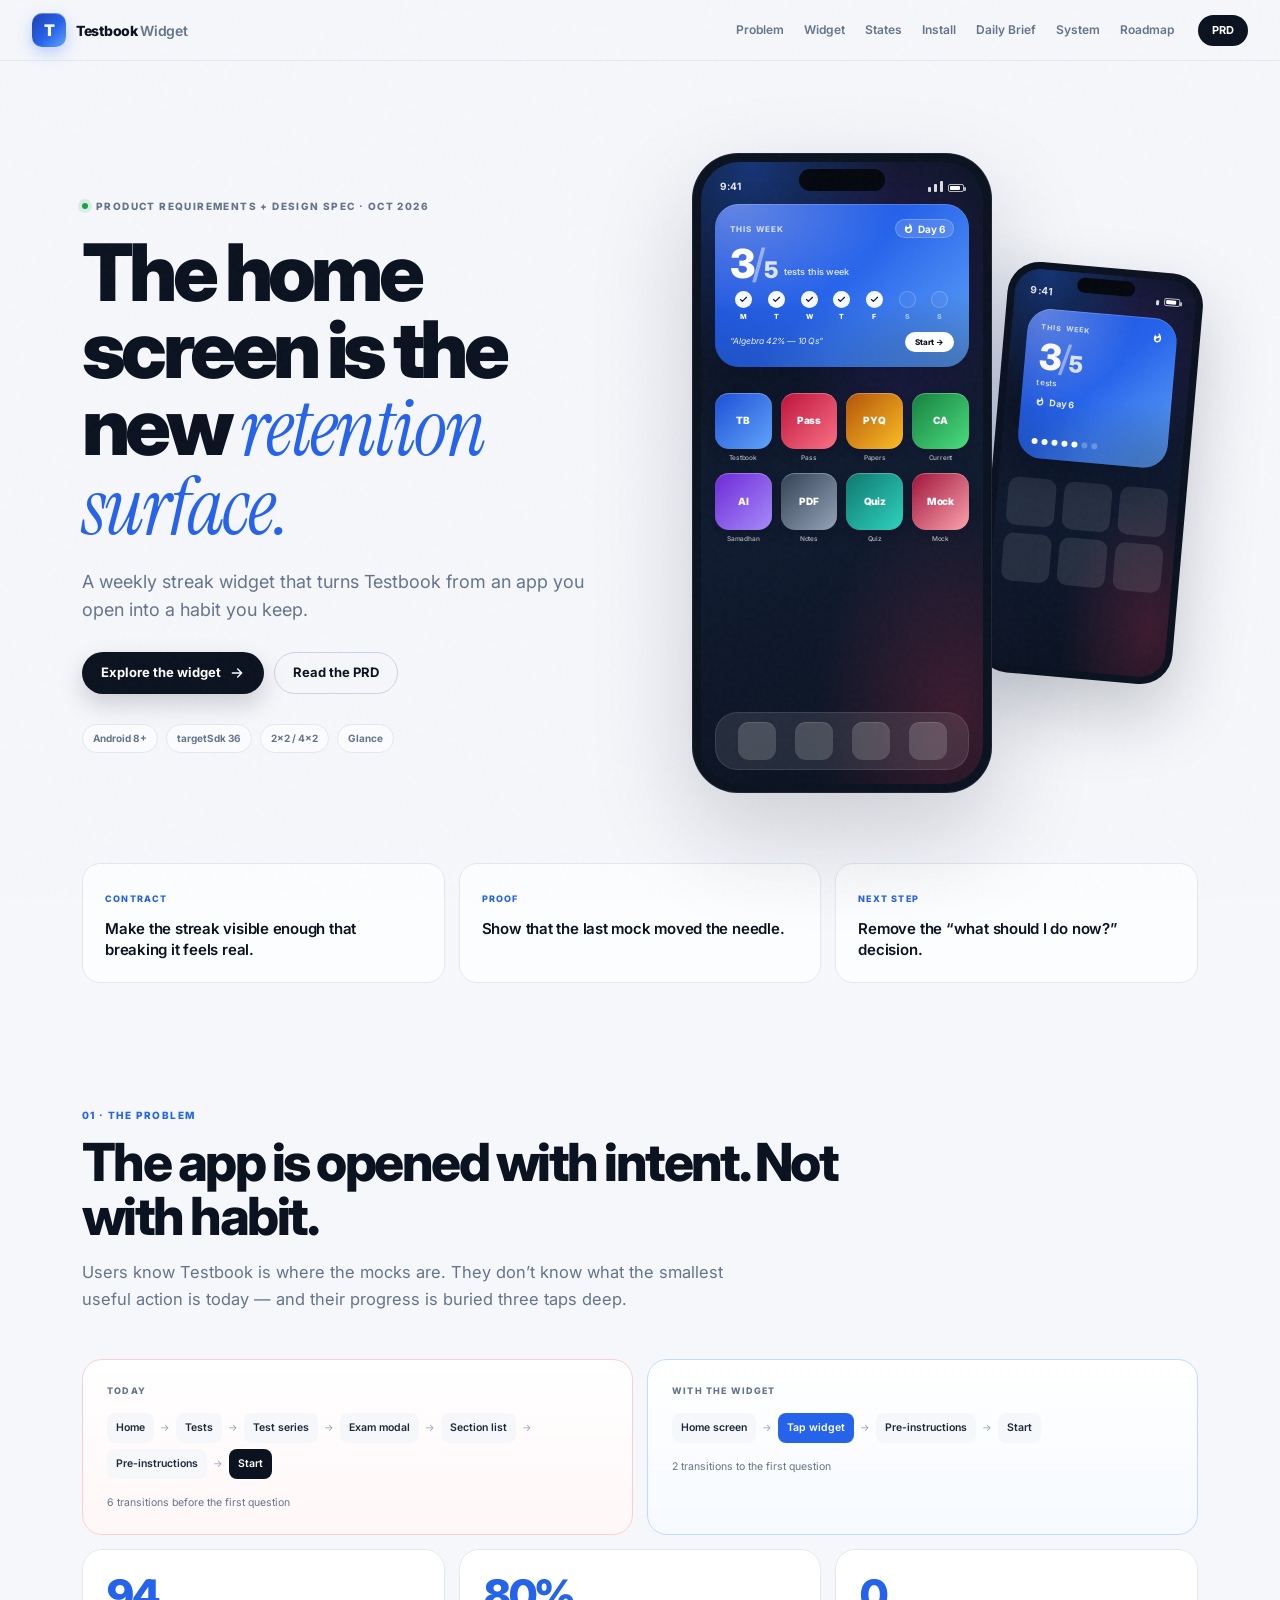
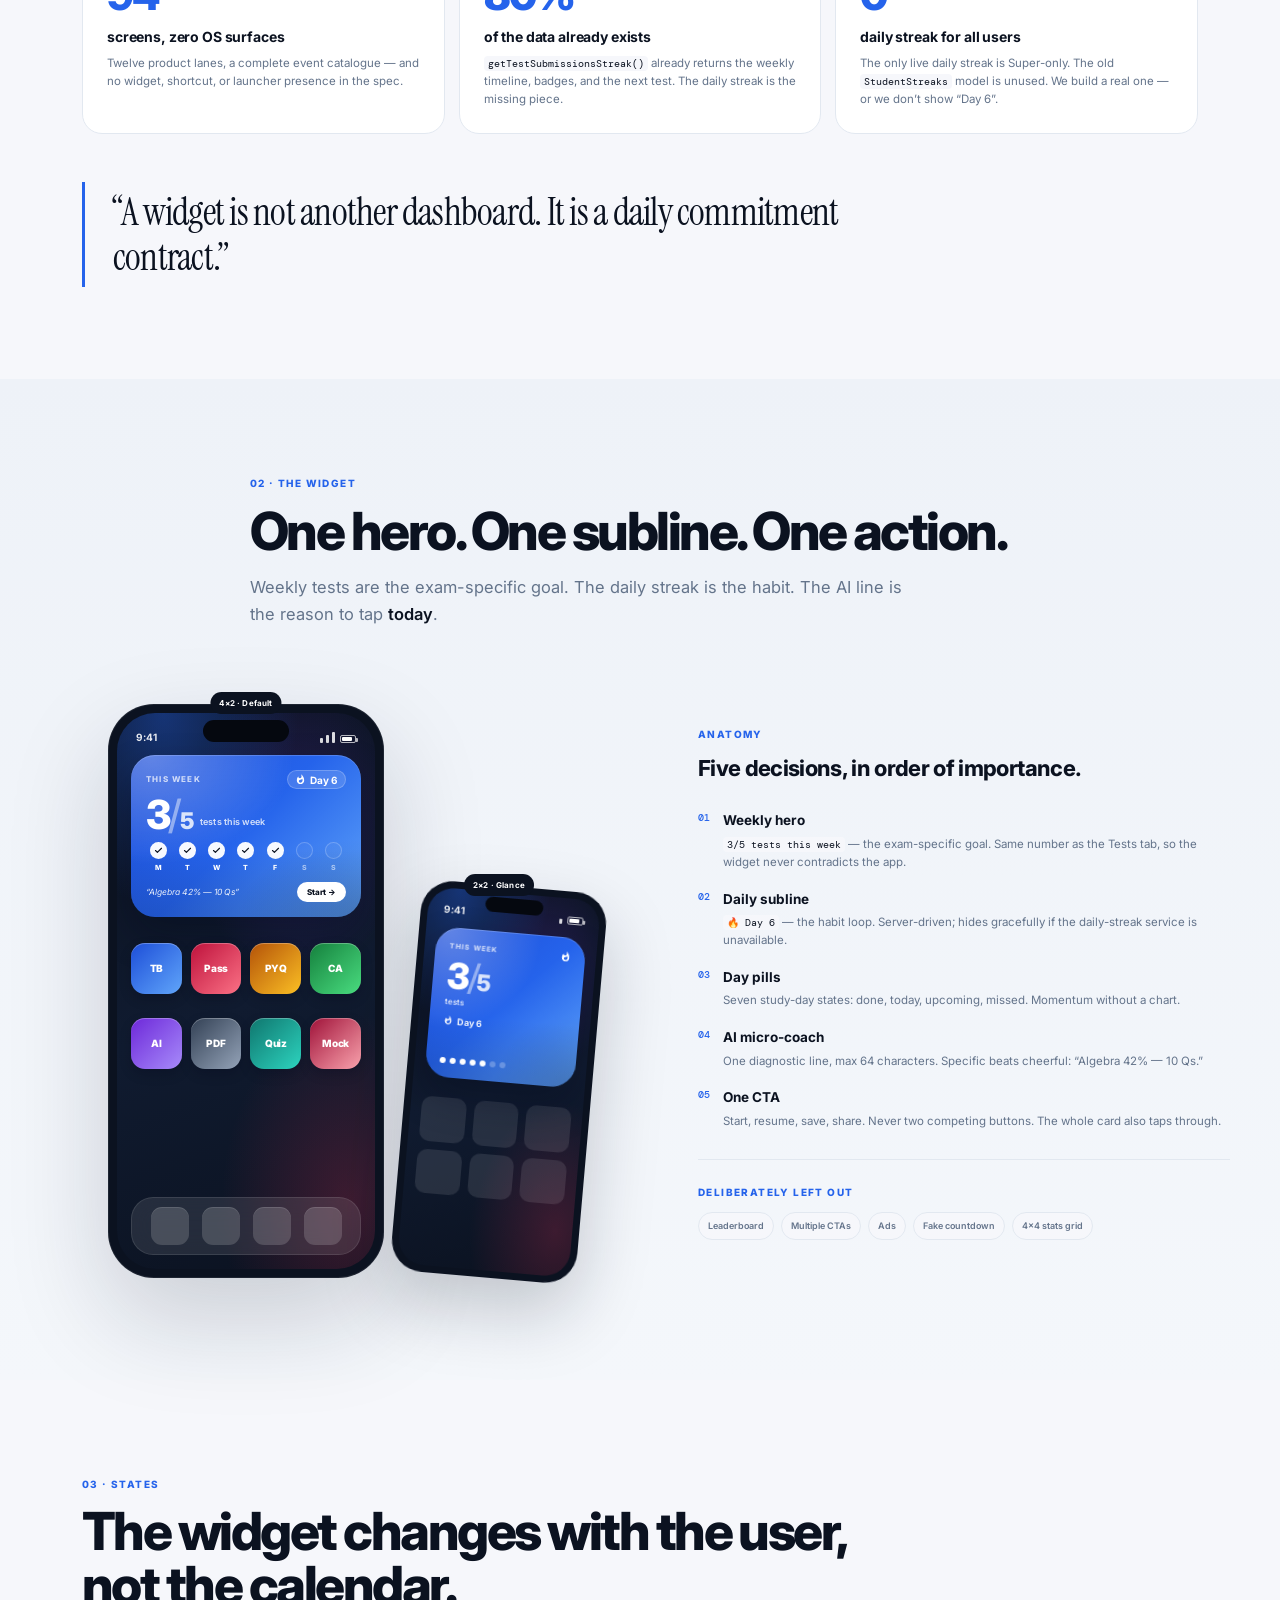
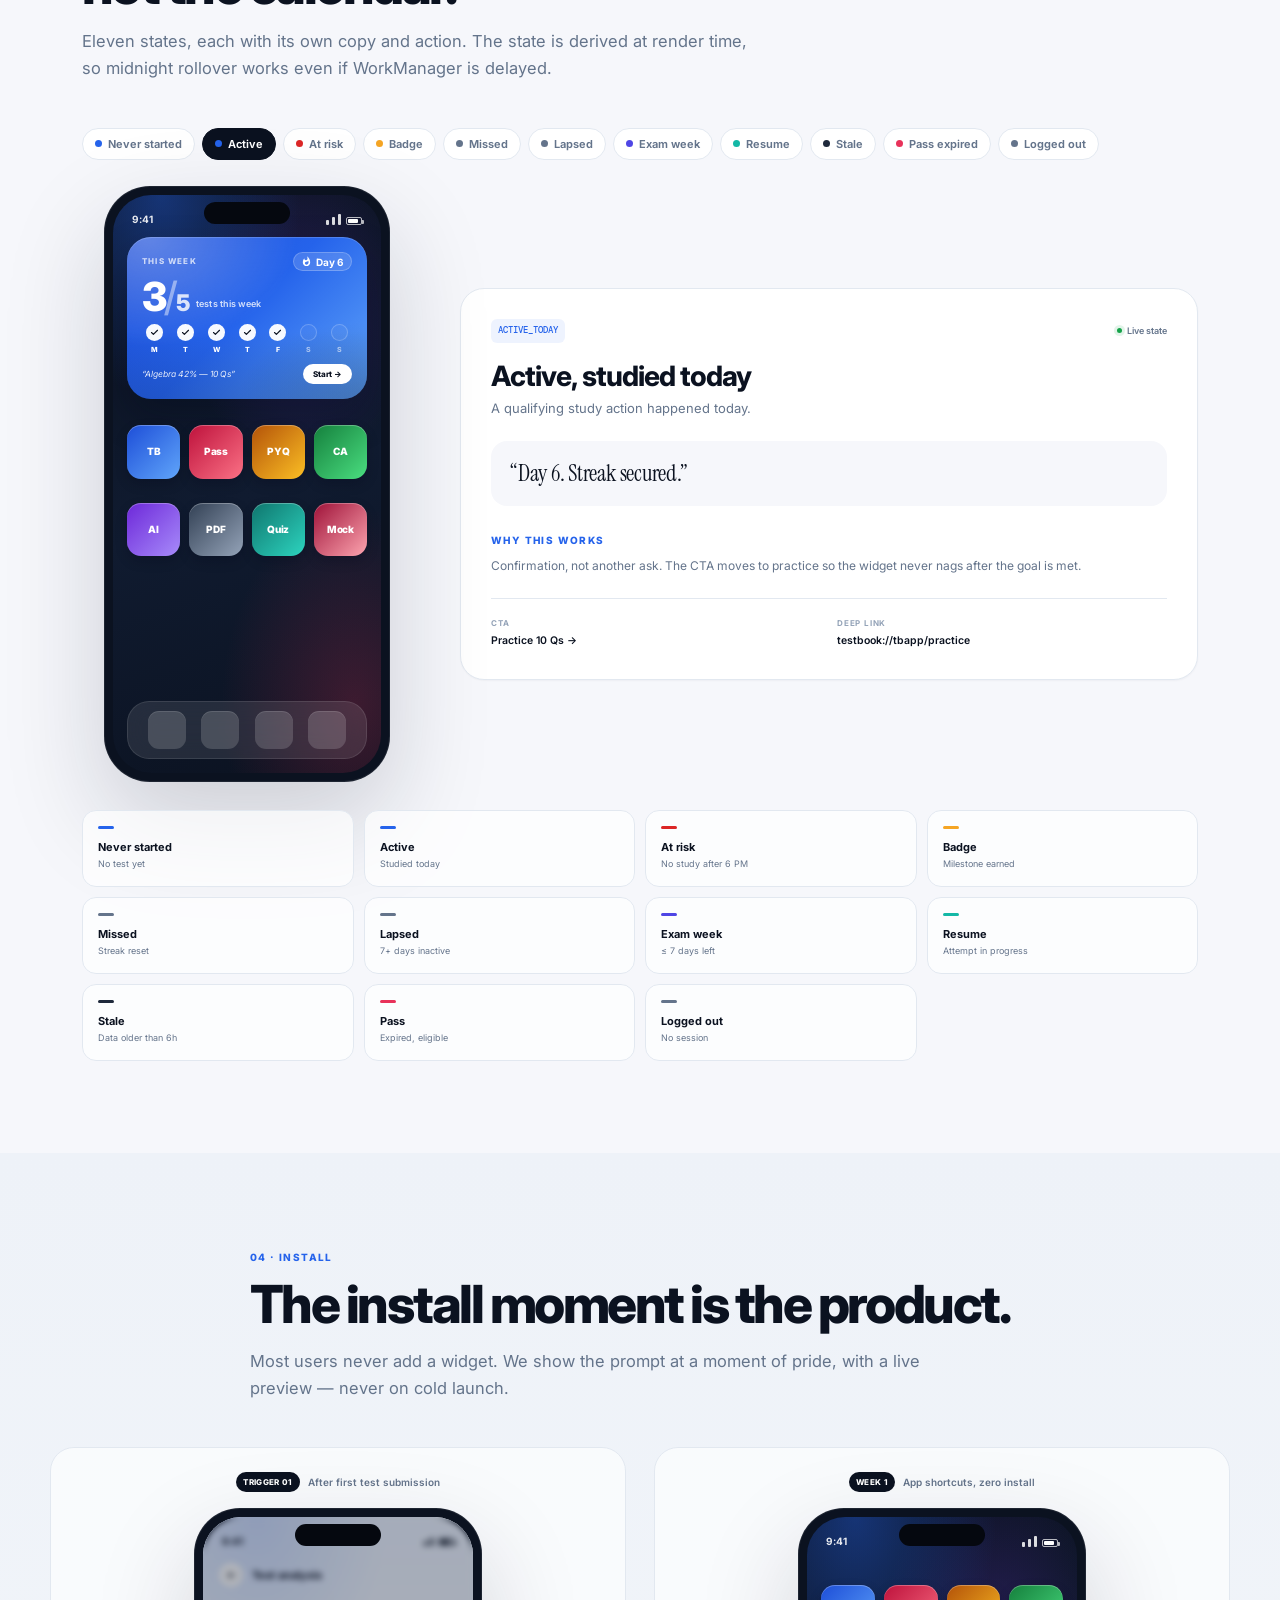
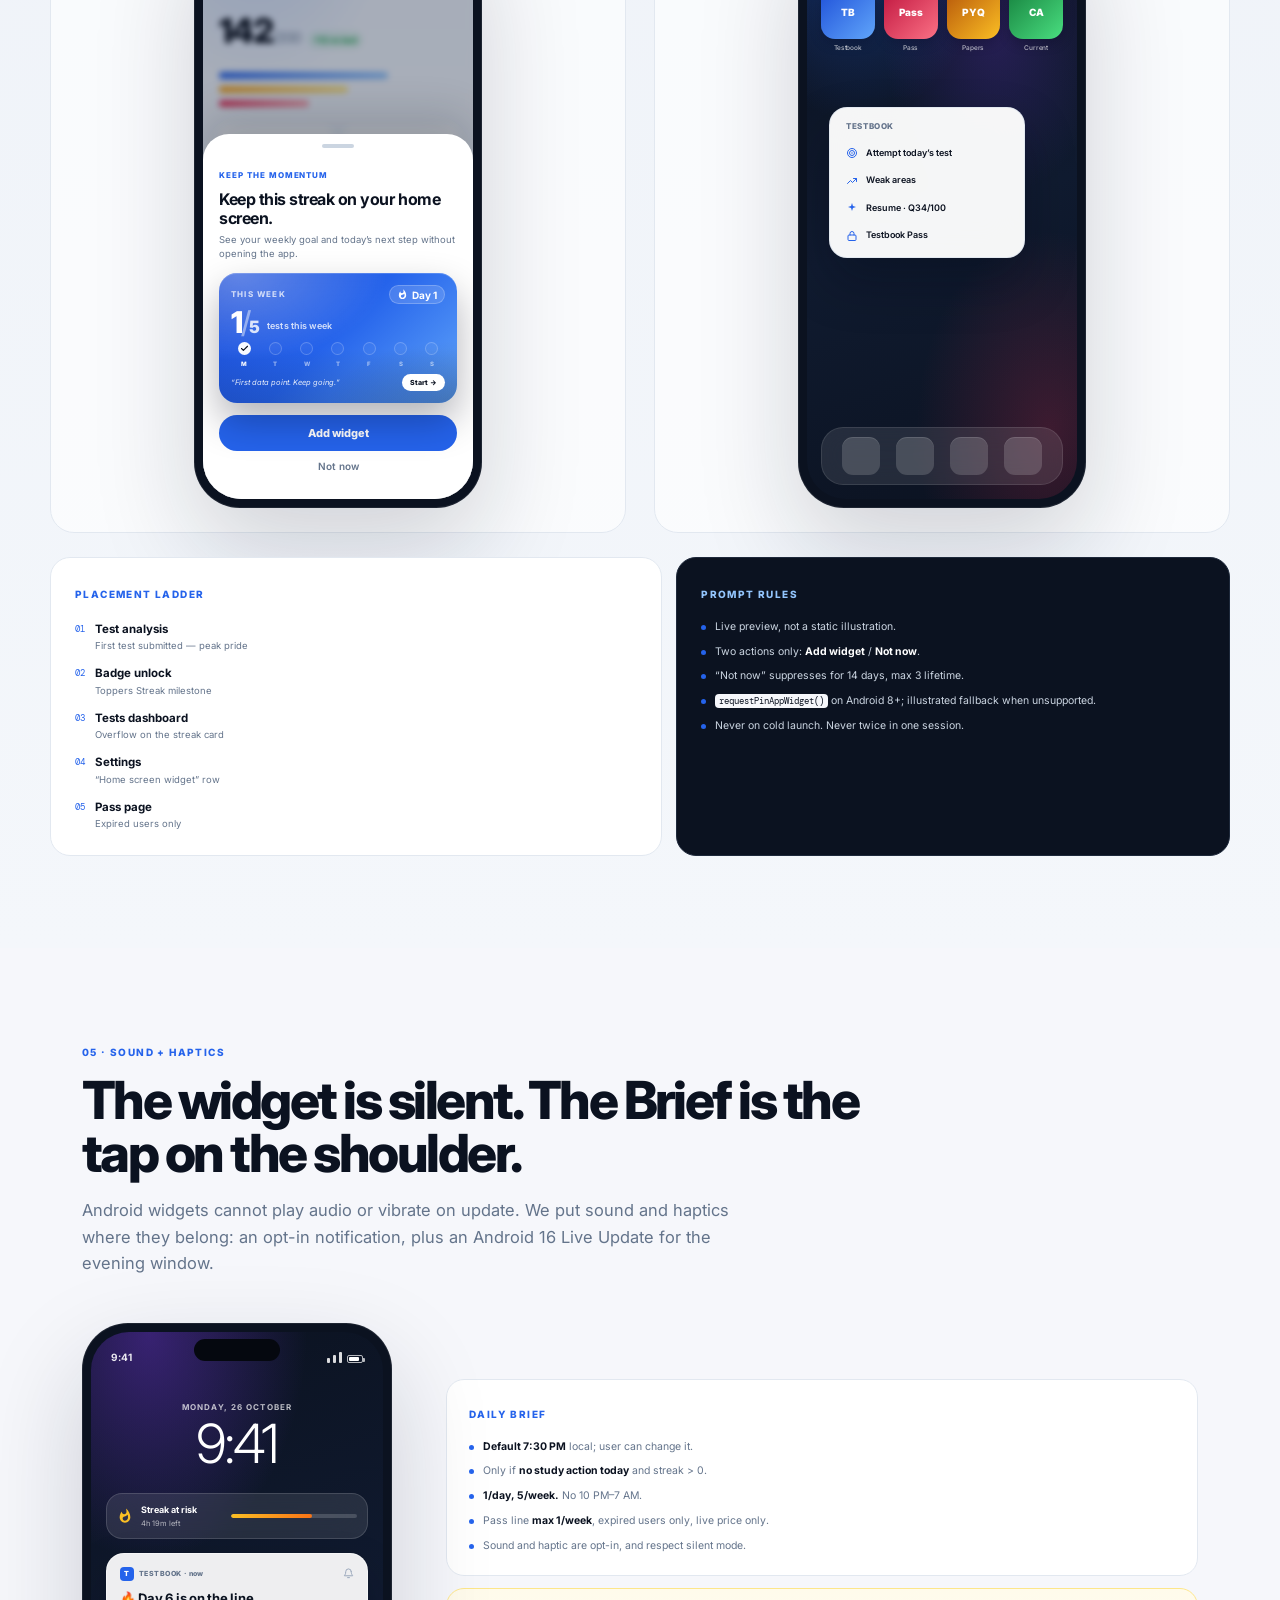
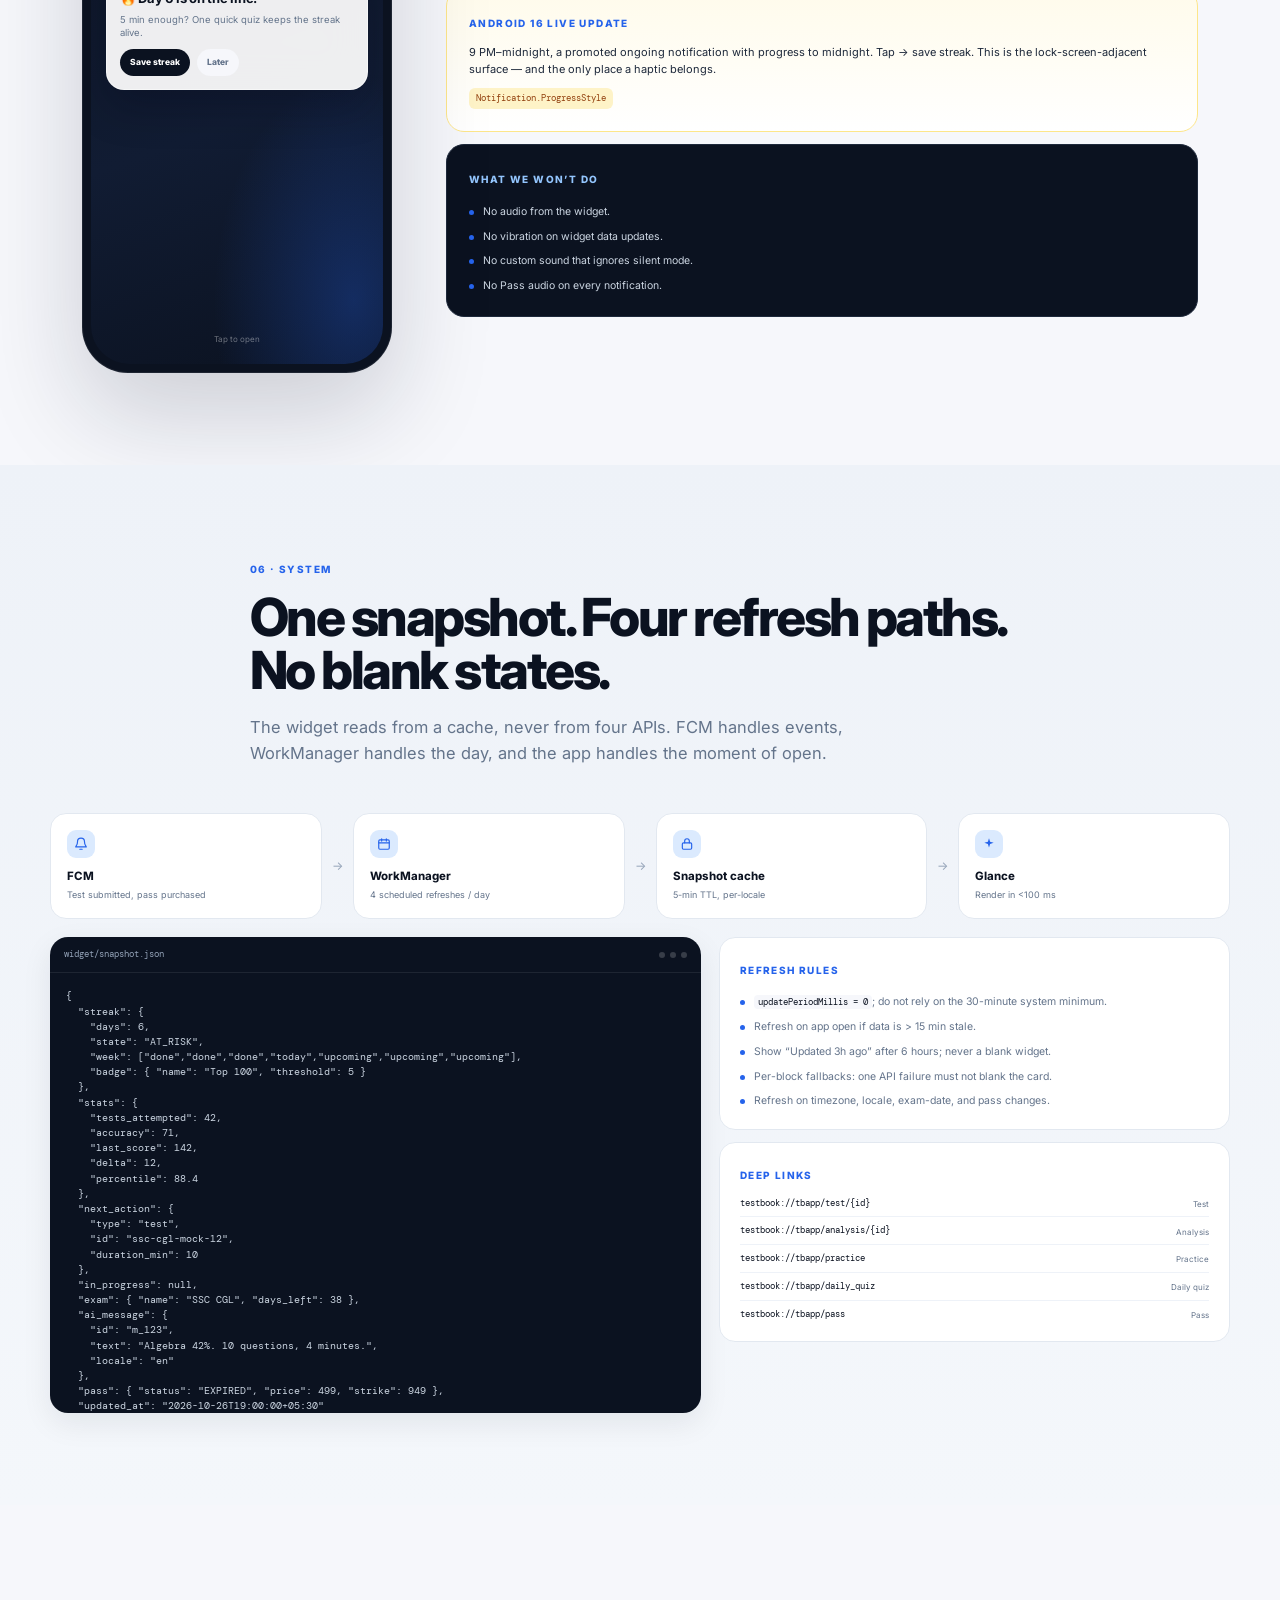
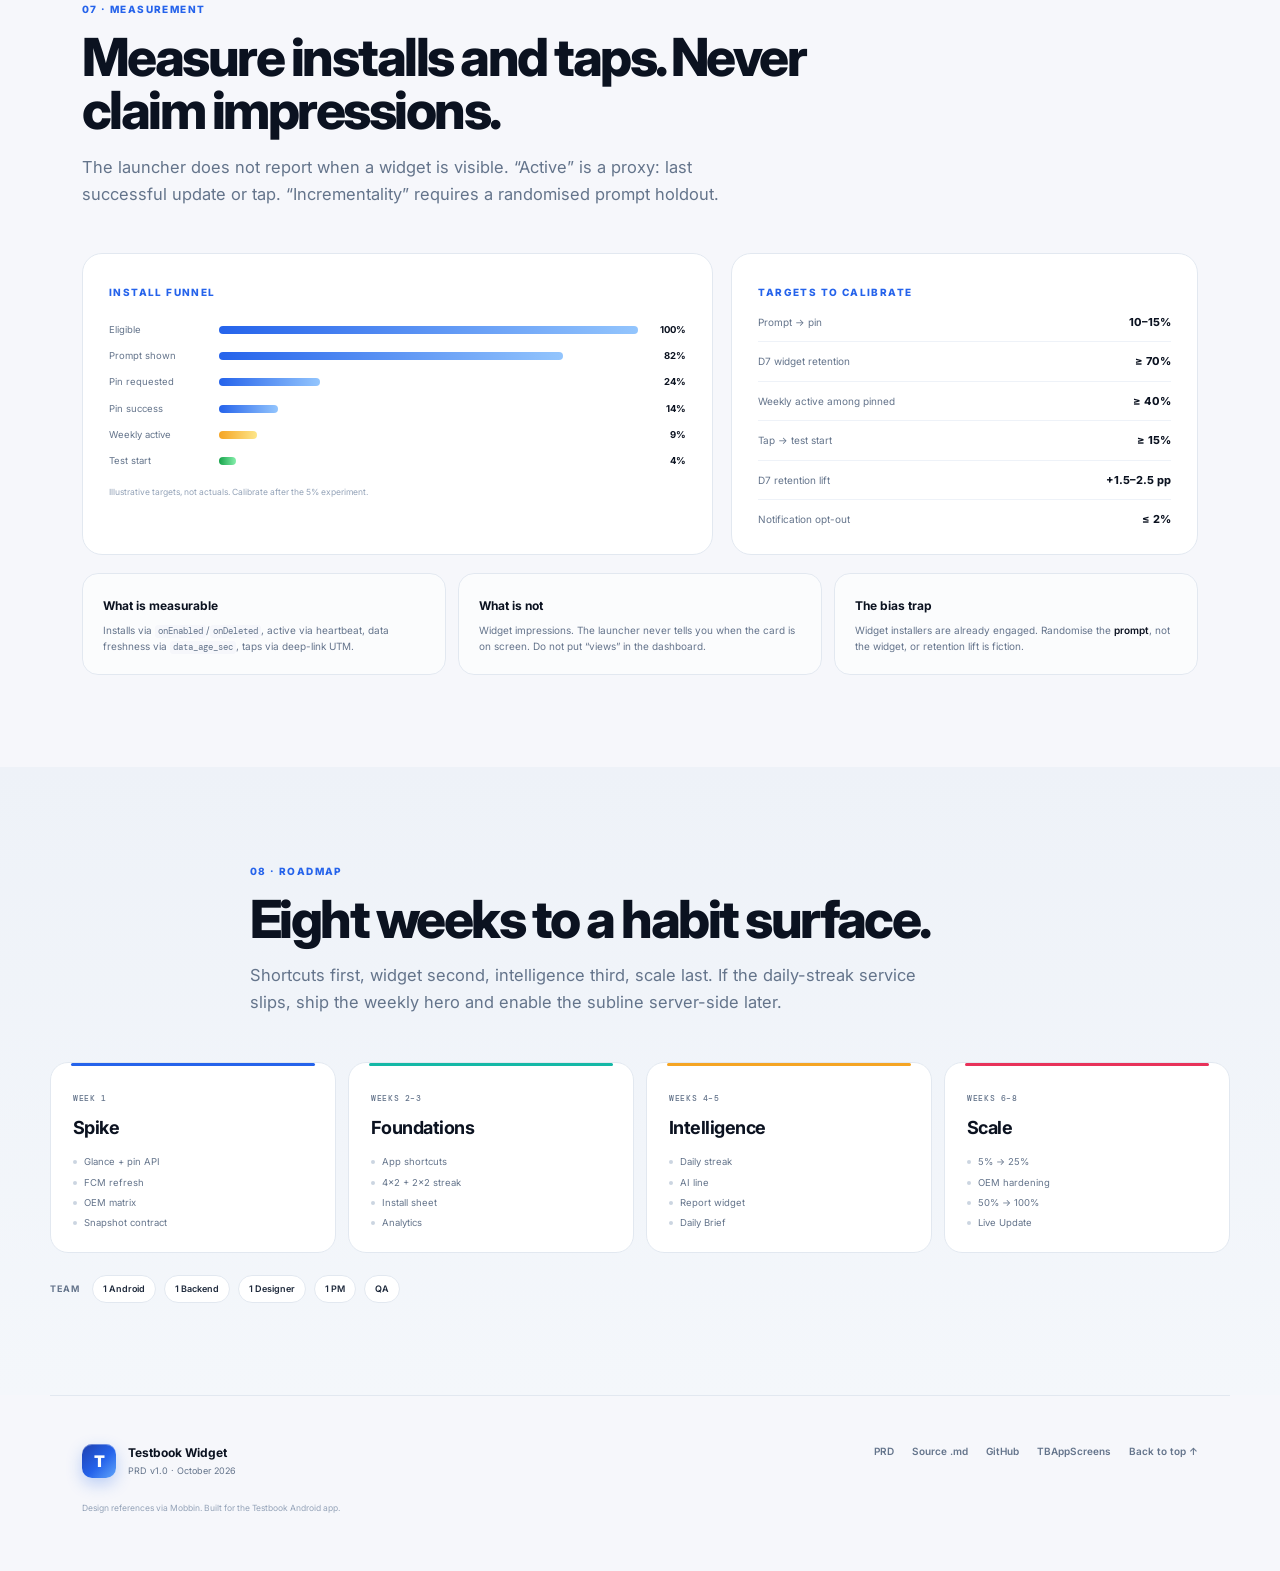
==== commit 6eedac2a: "feat: add rendered PRD page and link it from the design" ====
--- a/docs/index.html
+++ b/docs/index.html
@@ -62,7 +62,7 @@
       <a href="#system">System</a>
       <a href="#roadmap">Roadmap</a>
     </nav>
-    <a class="btn btn-small btn-dark" href="https://github.com/manjot-testbook/TBWidget/blob/main/PRD.md" target="_blank" rel="noopener">PRD <span aria-hidden="true">↗</span></a>
+    <a class="btn btn-small btn-dark" href="prd.html">PRD</a>
   </header>
 
   <main id="main">
@@ -74,7 +74,7 @@
         <p class="lede">A weekly streak widget that turns Testbook from an app you open into a habit you keep.</p>
         <div class="hero-actions">
           <a class="btn btn-primary" href="#widget">Explore the widget <svg class="ic"><use href="#i-arrow"/></svg></a>
-          <a class="btn btn-ghost" href="https://github.com/manjot-testbook/TBWidget/blob/main/PRD.md" target="_blank" rel="noopener">Read the PRD</a>
+          <a class="btn btn-ghost" href="prd.html">Read the PRD</a>
         </div>
         <div class="hero-meta">
           <span>Android 8+</span>
@@ -733,7 +733,8 @@
       <div><strong>Testbook Widget</strong><span>PRD v1.0 · October 2026</span></div>
     </div>
     <div class="footer-links">
-      <a href="https://github.com/manjot-testbook/TBWidget/blob/main/PRD.md" target="_blank" rel="noopener">PRD.md</a>
+      <a href="prd.html">PRD</a>
+      <a href="https://github.com/manjot-testbook/TBWidget/blob/main/PRD.md" target="_blank" rel="noopener">Source .md</a>
       <a href="https://github.com/manjot-testbook/TBWidget" target="_blank" rel="noopener">GitHub</a>
       <a href="https://manjot-testbook.github.io/TBAppScreens/" target="_blank" rel="noopener">TBAppScreens</a>
       <a href="#top">Back to top ↑</a>
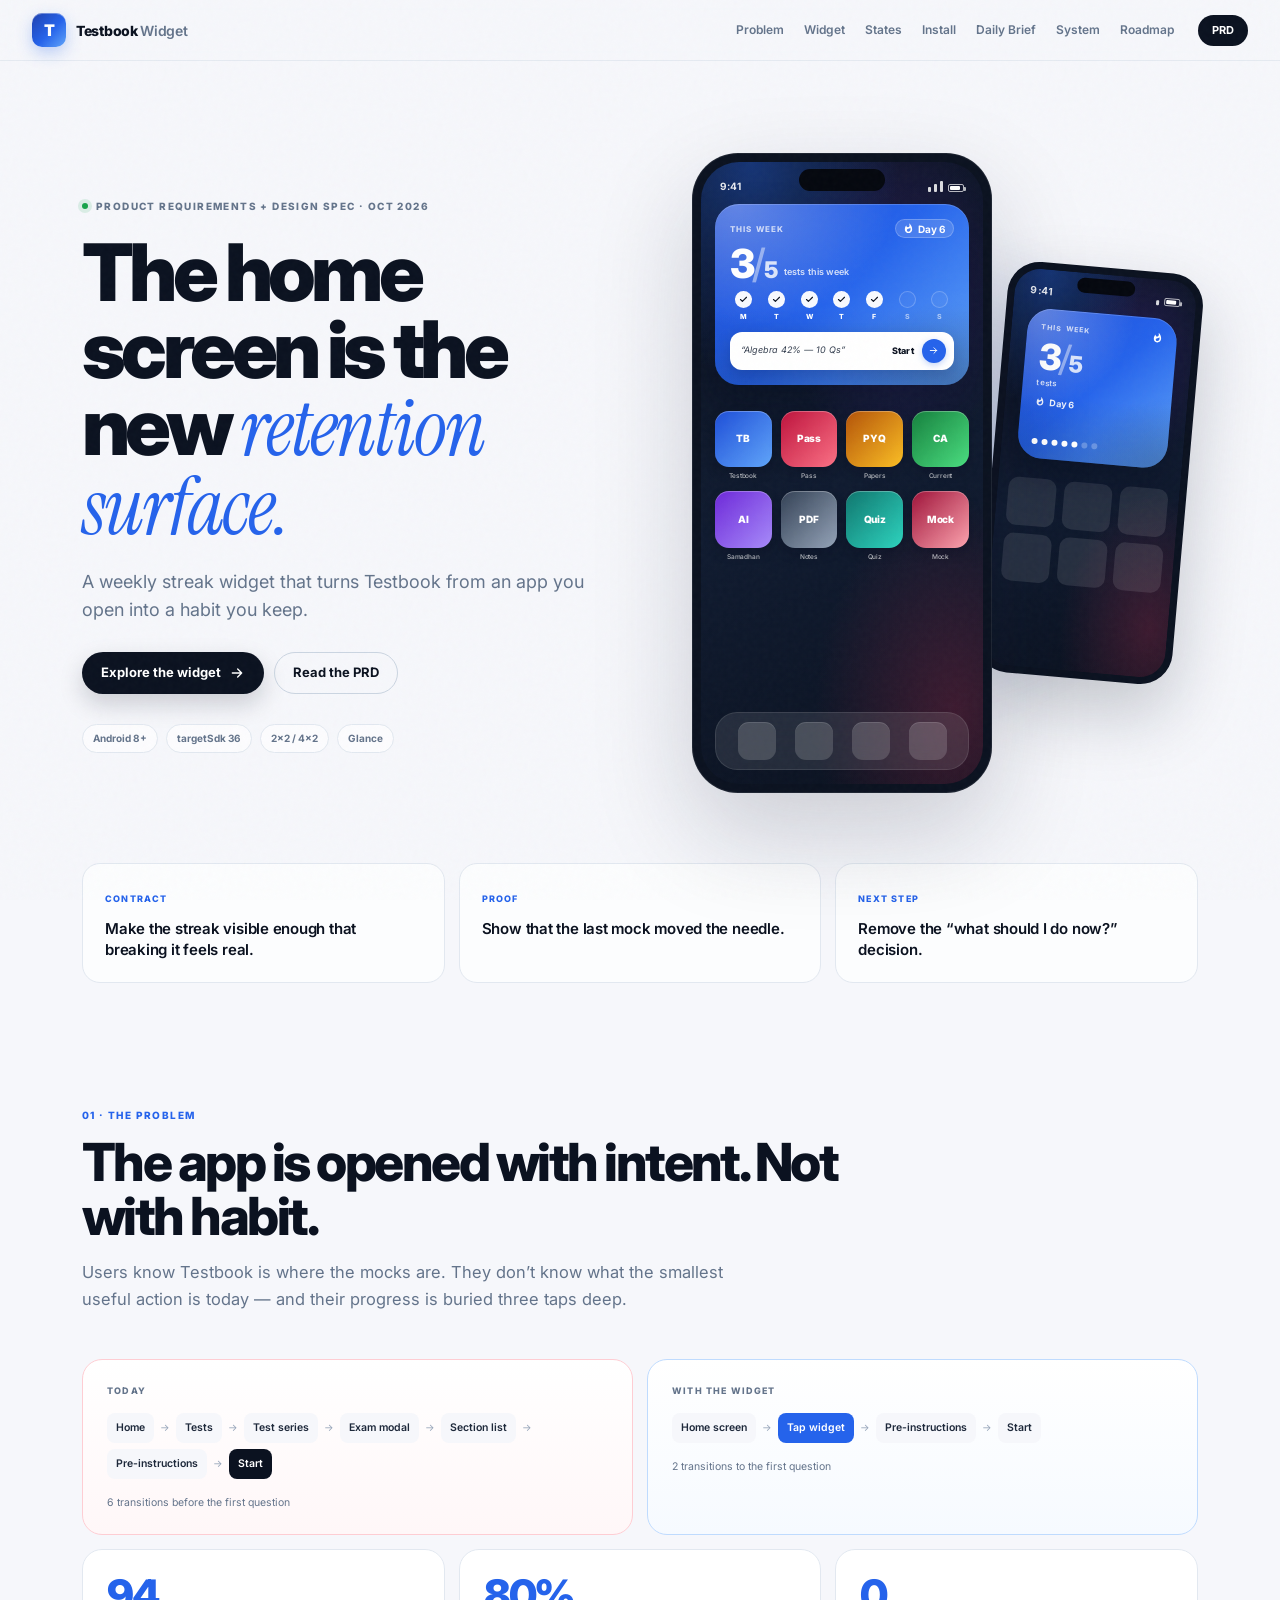
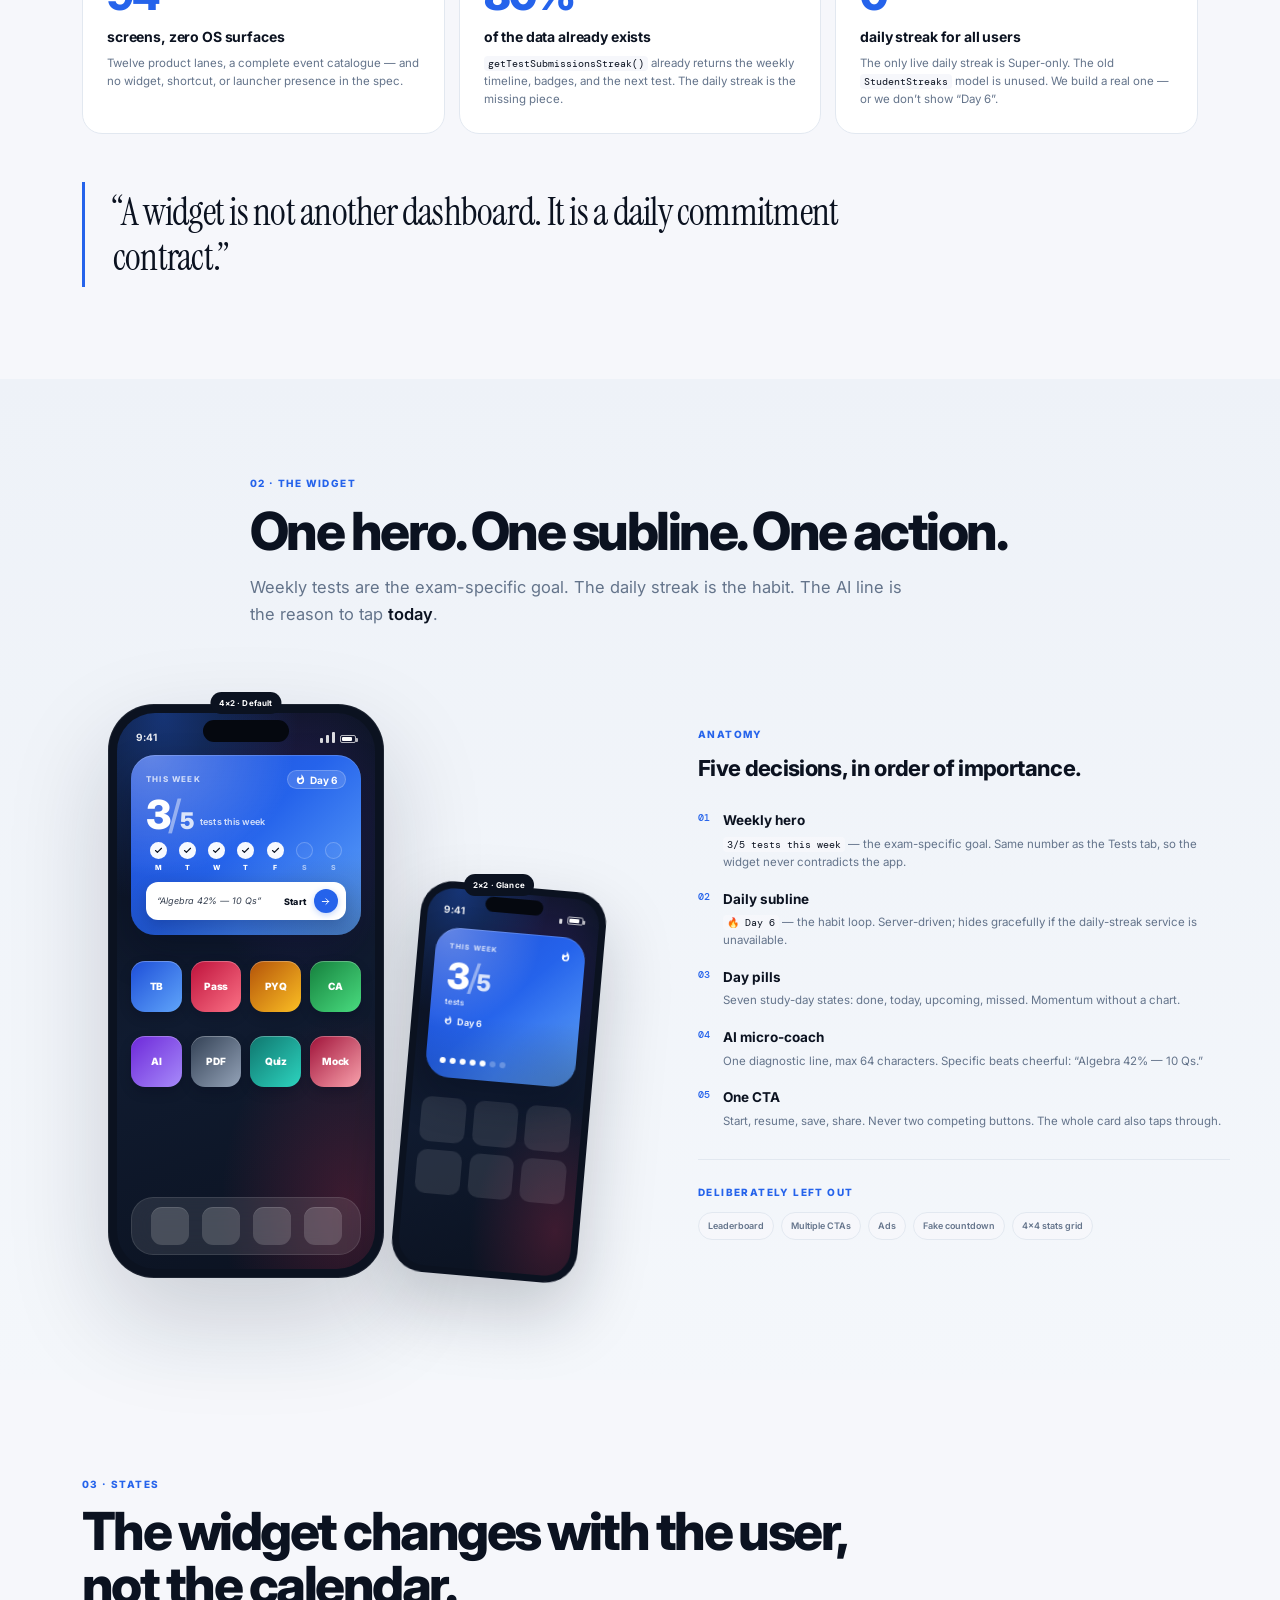
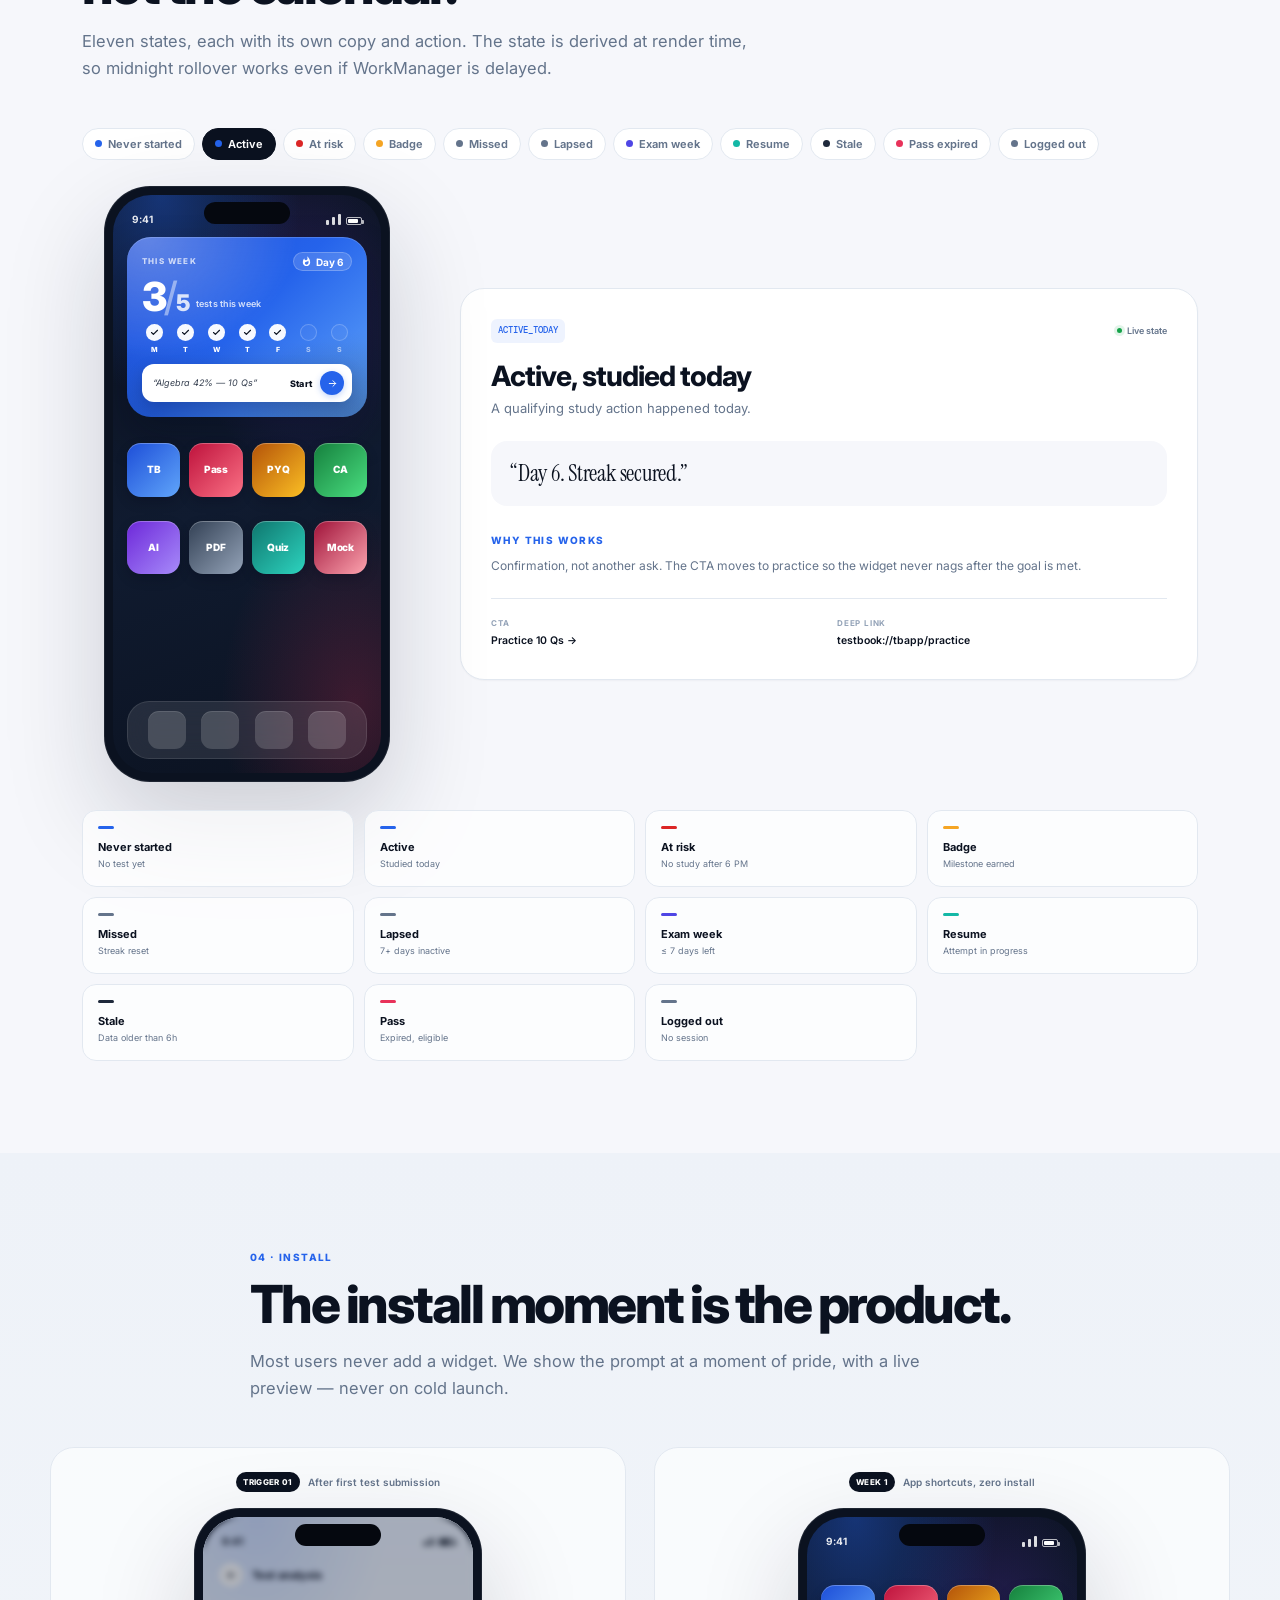
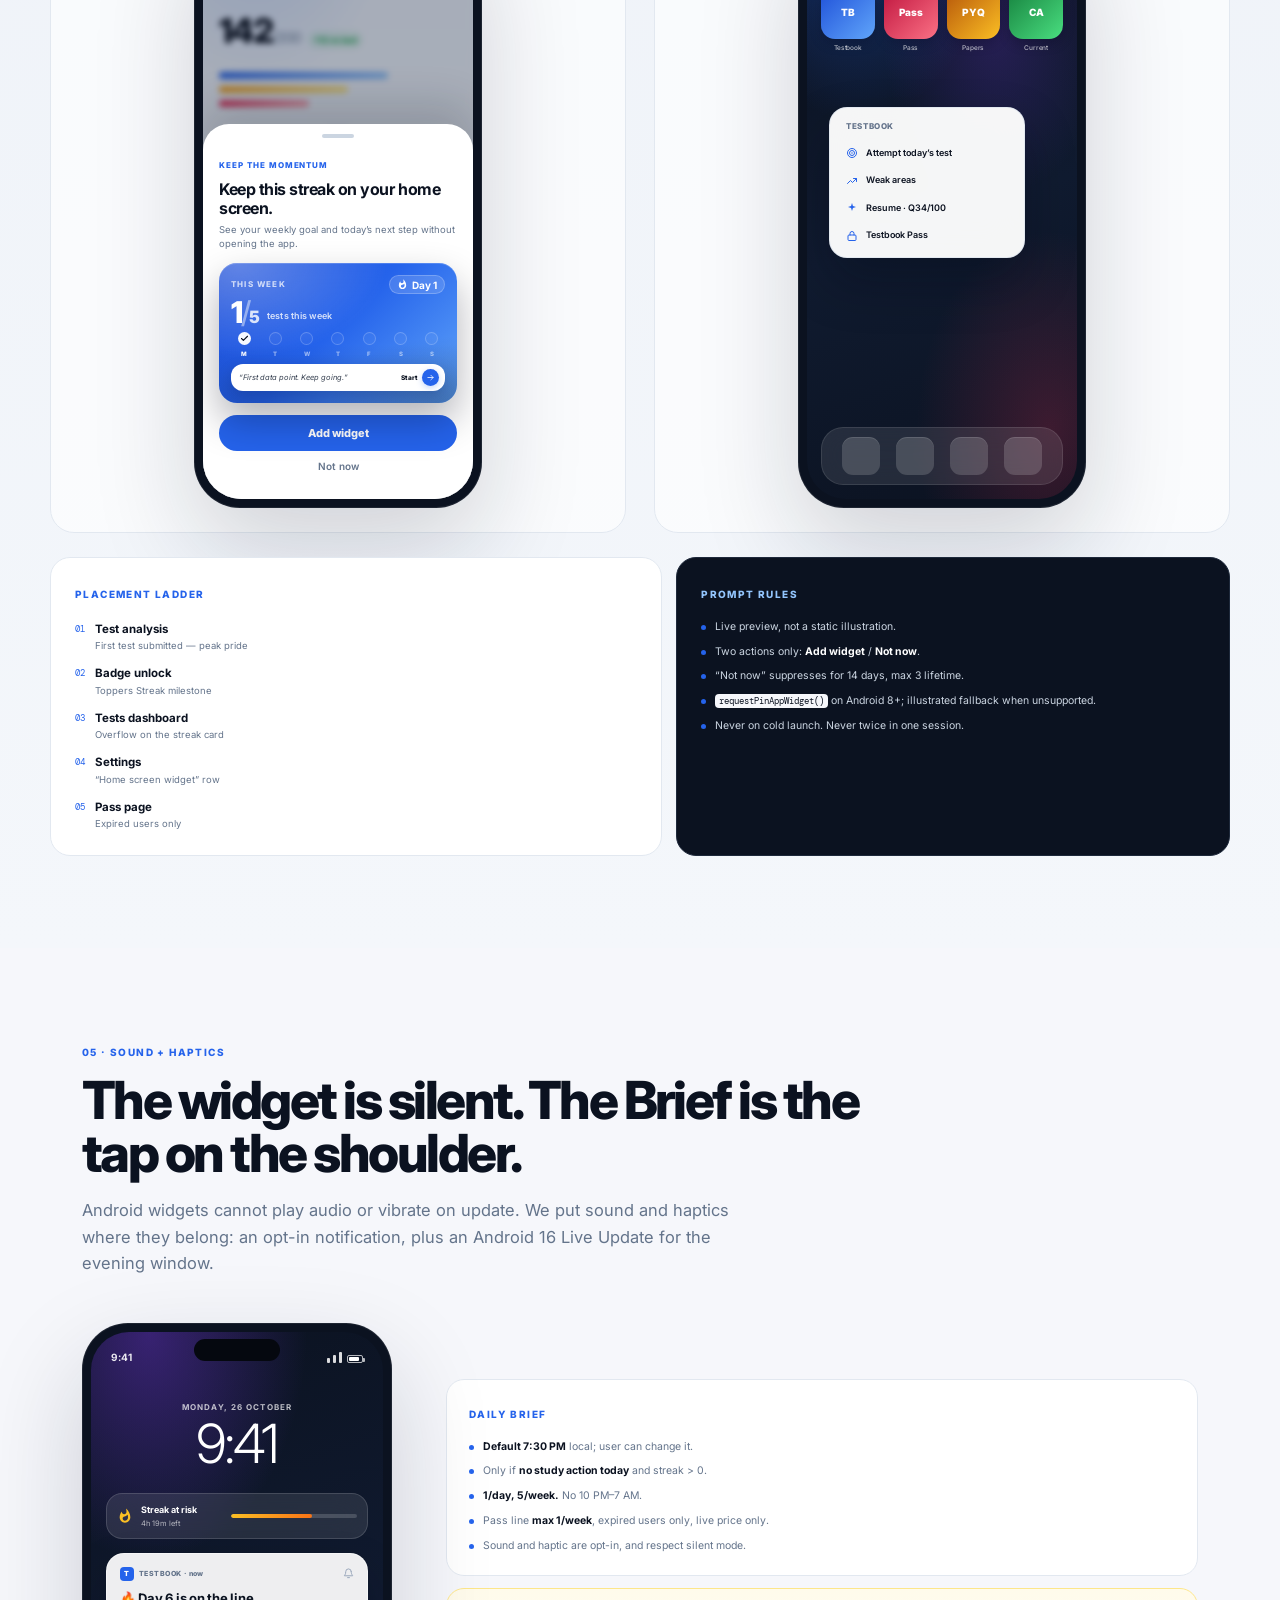
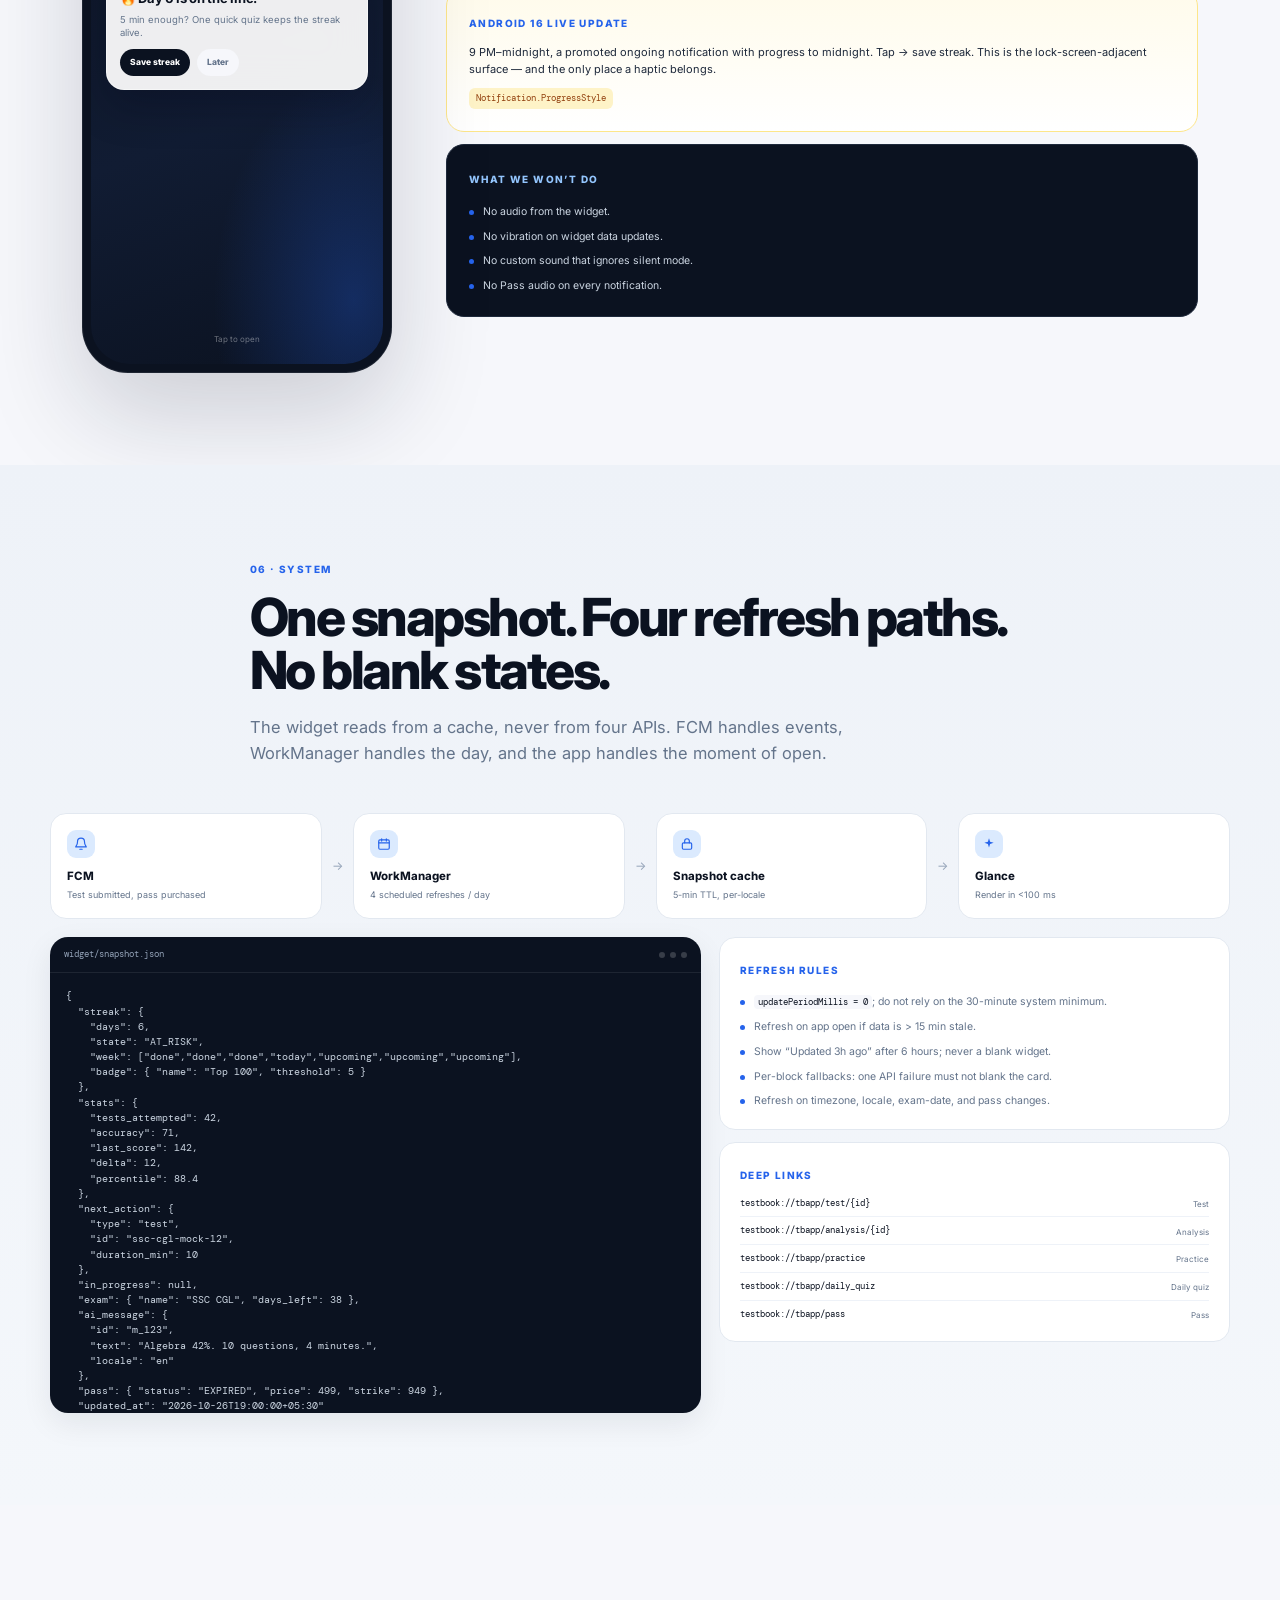
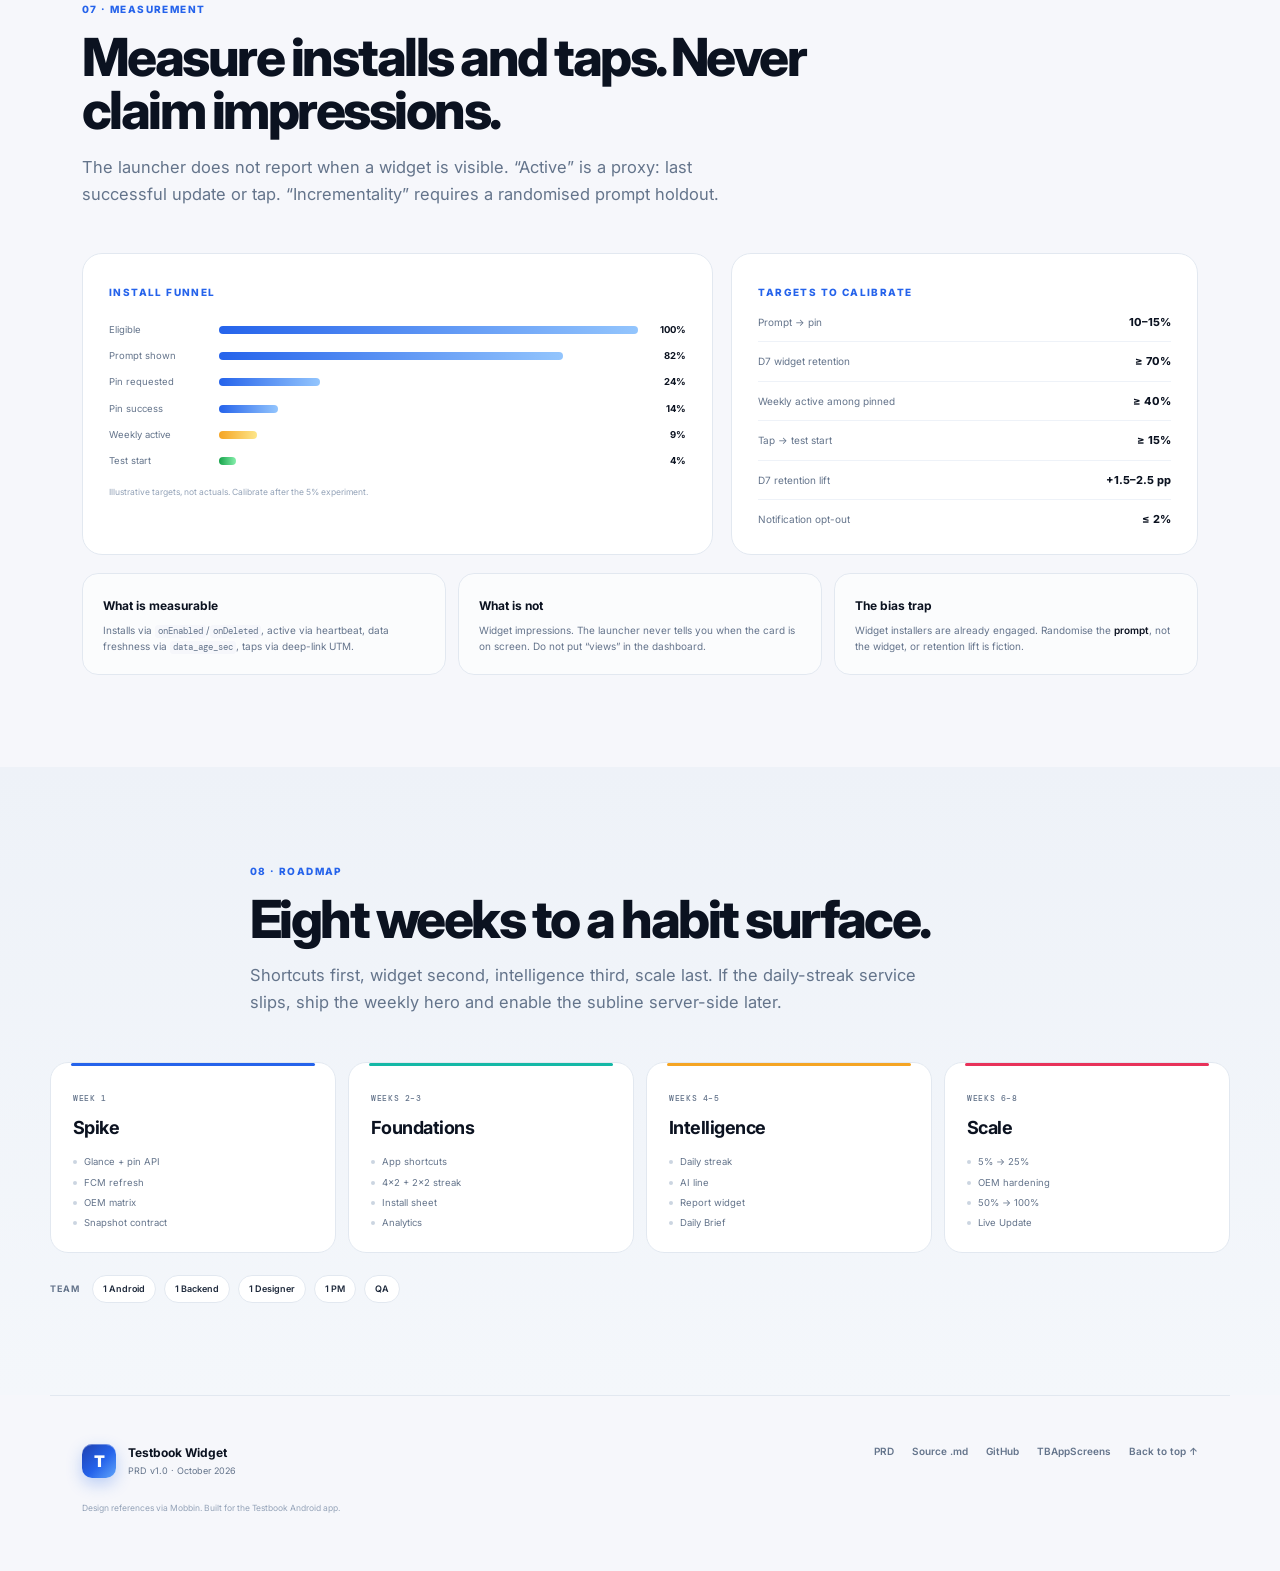
==== commit 7bbd6e9d: "design: replace floating CTA with full-width action bar" ====
--- a/docs/index.html
+++ b/docs/index.html
@@ -103,9 +103,10 @@
                 <div class="tw-label" data-w-label>tests this week</div>
               </div>
               <div class="tw-days" data-w-days></div>
-              <div class="tw-bottom">
+              <div class="tw-action">
                 <span class="tw-ai" data-w-ai>“Algebra 42% — 10 Qs”</span>
-                <span class="tw-cta" data-w-cta>Start →</span>
+                <span class="tw-cta" data-w-cta>Start</span>
+                <span class="tw-go"><svg class="ic"><use href="#i-arrow"/></svg></span>
               </div>
             </div>
 
@@ -235,9 +236,10 @@
                     <div class="tw-label" data-w-label>tests this week</div>
                   </div>
                   <div class="tw-days" data-w-days></div>
-                  <div class="tw-bottom">
+                  <div class="tw-action">
                     <span class="tw-ai" data-w-ai>“Algebra 42% — 10 Qs”</span>
-                    <span class="tw-cta" data-w-cta>Start →</span>
+                    <span class="tw-cta" data-w-cta>Start</span>
+                    <span class="tw-go"><svg class="ic"><use href="#i-arrow"/></svg></span>
                   </div>
                 </div>
                 <div class="app-grid">
@@ -351,9 +353,10 @@
                   <div class="tw-label" data-w-label>tests this week</div>
                 </div>
                 <div class="tw-days" data-w-days></div>
-                <div class="tw-bottom">
+                <div class="tw-action">
                   <span class="tw-ai" data-w-ai>“Algebra 42% — 10 Qs”</span>
-                  <span class="tw-cta" data-w-cta>Start →</span>
+                  <span class="tw-cta" data-w-cta>Start</span>
+                  <span class="tw-go"><svg class="ic"><use href="#i-arrow"/></svg></span>
                 </div>
               </div>
               <div class="app-grid">
@@ -450,9 +453,10 @@
                       <div class="tw-label" data-w-label>tests this week</div>
                     </div>
                     <div class="tw-days" data-w-days></div>
-                    <div class="tw-bottom">
+                    <div class="tw-action">
                       <span class="tw-ai" data-w-ai>“First data point. Keep going.”</span>
-                      <span class="tw-cta" data-w-cta>Start →</span>
+                      <span class="tw-cta" data-w-cta>Start</span>
+                      <span class="tw-go"><svg class="ic"><use href="#i-arrow"/></svg></span>
                     </div>
                   </div>
                 </div>
--- a/docs/styles.css
+++ b/docs/styles.css
@@ -729,20 +729,26 @@
   height: 9px;
 }
 
-.tw-bottom {
-  display: flex;
-  align-items: center;
-  justify-content: space-between;
+.tw-action {
+  display: flex;
+  align-items: center;
   gap: 8px;
   margin-top: auto;
+  padding: 7px 8px 7px 11px;
+  border-radius: 12px;
+  background: #fff;
+  color: var(--ink);
+  box-shadow: 0 6px 16px rgba(2, 6, 23, 0.18);
 }
 
 .tw-ai {
+  flex: 1;
   display: -webkit-box;
   overflow: hidden;
   -webkit-box-orient: vertical;
   -webkit-line-clamp: 2;
-  font-size: 8.5px;
+  color: var(--ink-2);
+  font-size: 9px;
   font-style: italic;
   line-height: 1.22;
   opacity: 0.9;
@@ -750,14 +756,29 @@
 
 .tw-cta {
   flex: 0 0 auto;
-  padding: 6px 10px;
-  border-radius: 999px;
-  background: #fff;
   color: var(--ink);
-  font-size: 8px;
+  font-size: 9px;
   font-weight: 800;
+  letter-spacing: 0.02em;
   line-height: 1;
   white-space: nowrap;
+}
+
+.tw-go {
+  flex: 0 0 auto;
+  display: grid;
+  place-items: center;
+  width: 24px;
+  height: 24px;
+  border-radius: 50%;
+  background: var(--blue);
+  color: #fff;
+  box-shadow: 0 2px 6px rgba(37, 99, 235, 0.28);
+}
+
+.tw-go .ic {
+  width: 11px;
+  height: 11px;
 }
 
 /* 2x2 */
@@ -1800,9 +1821,23 @@
   font-size: 7.5px;
 }
 
+.mini-widget .tw-action {
+  padding: 5px 6px 5px 8px;
+  gap: 5px;
+}
+
 .mini-widget .tw-cta {
-  font-size: 7px;
-  padding: 5px 8px;
+  font-size: 6.5px;
+}
+
+.mini-widget .tw-go {
+  width: 17px;
+  height: 17px;
+}
+
+.mini-widget .tw-go .ic {
+  width: 9px;
+  height: 9px;
 }
 
 .mini-widget .tw-day {
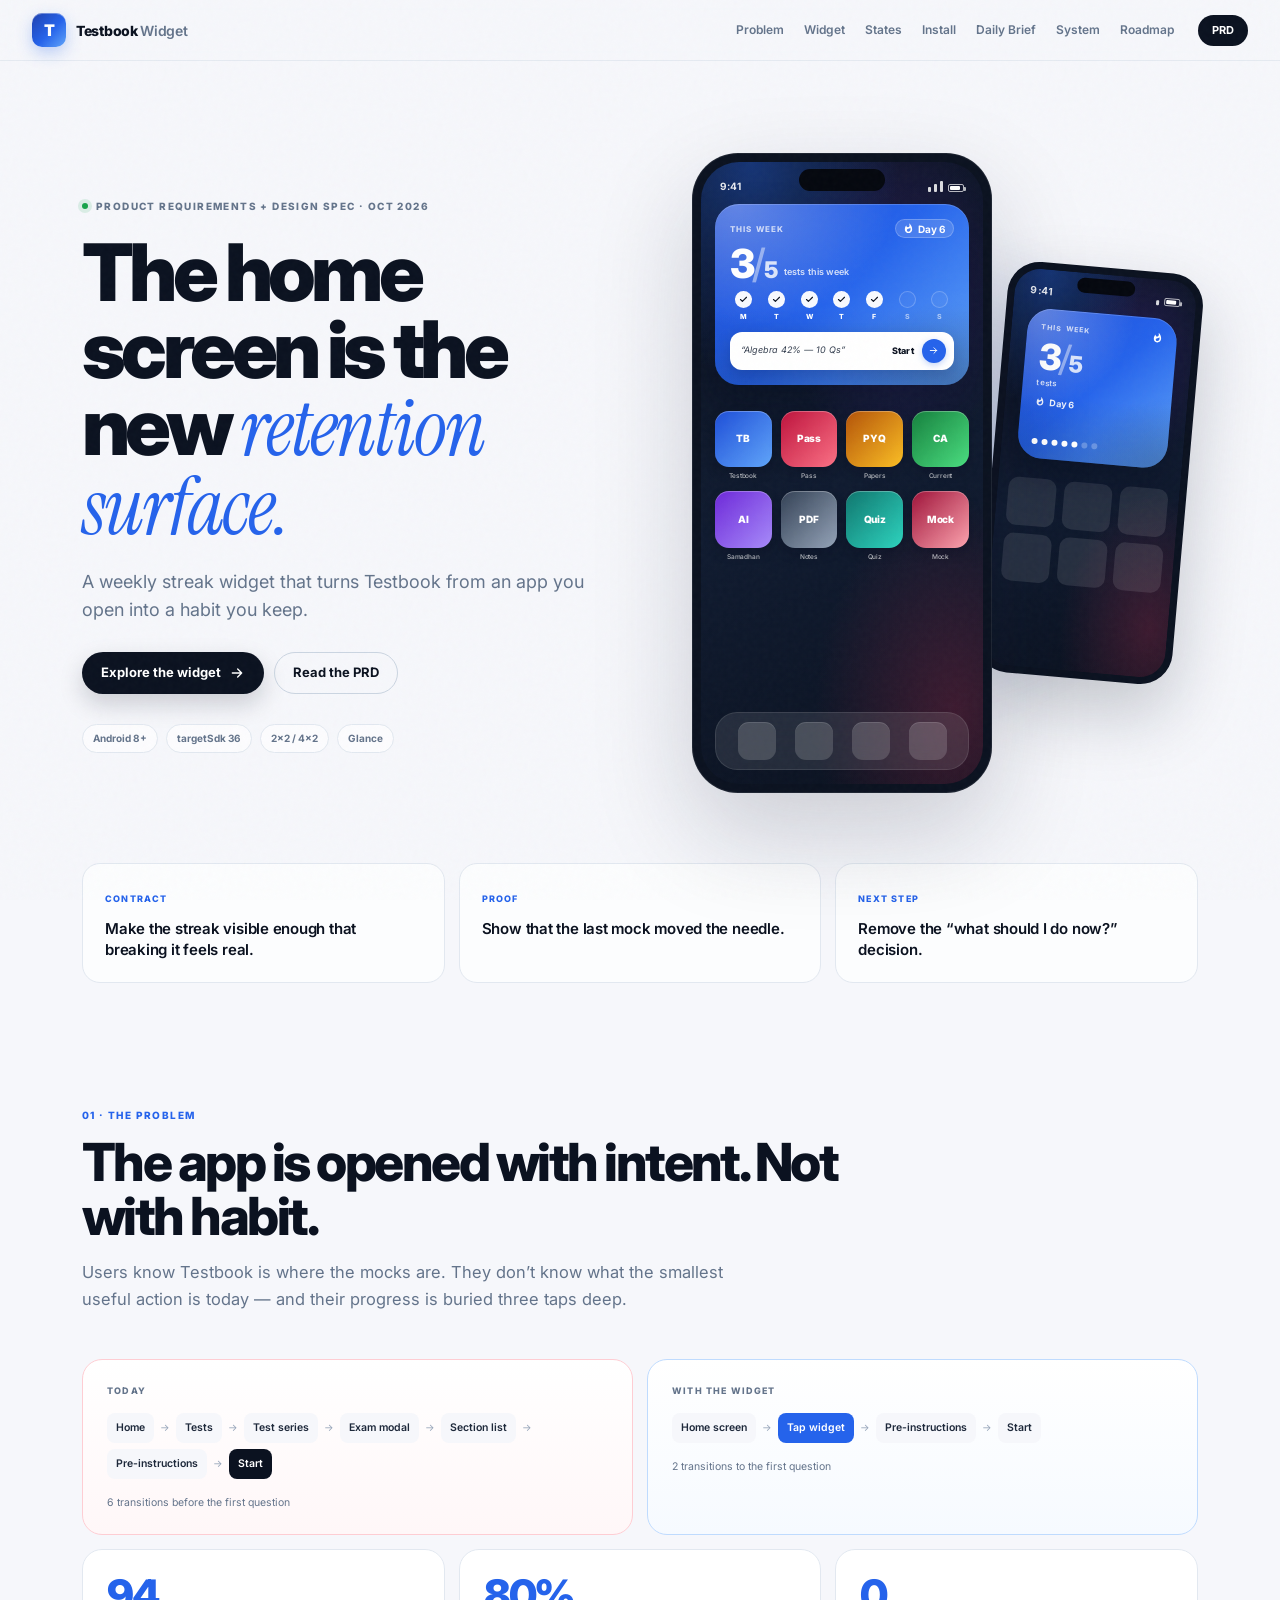
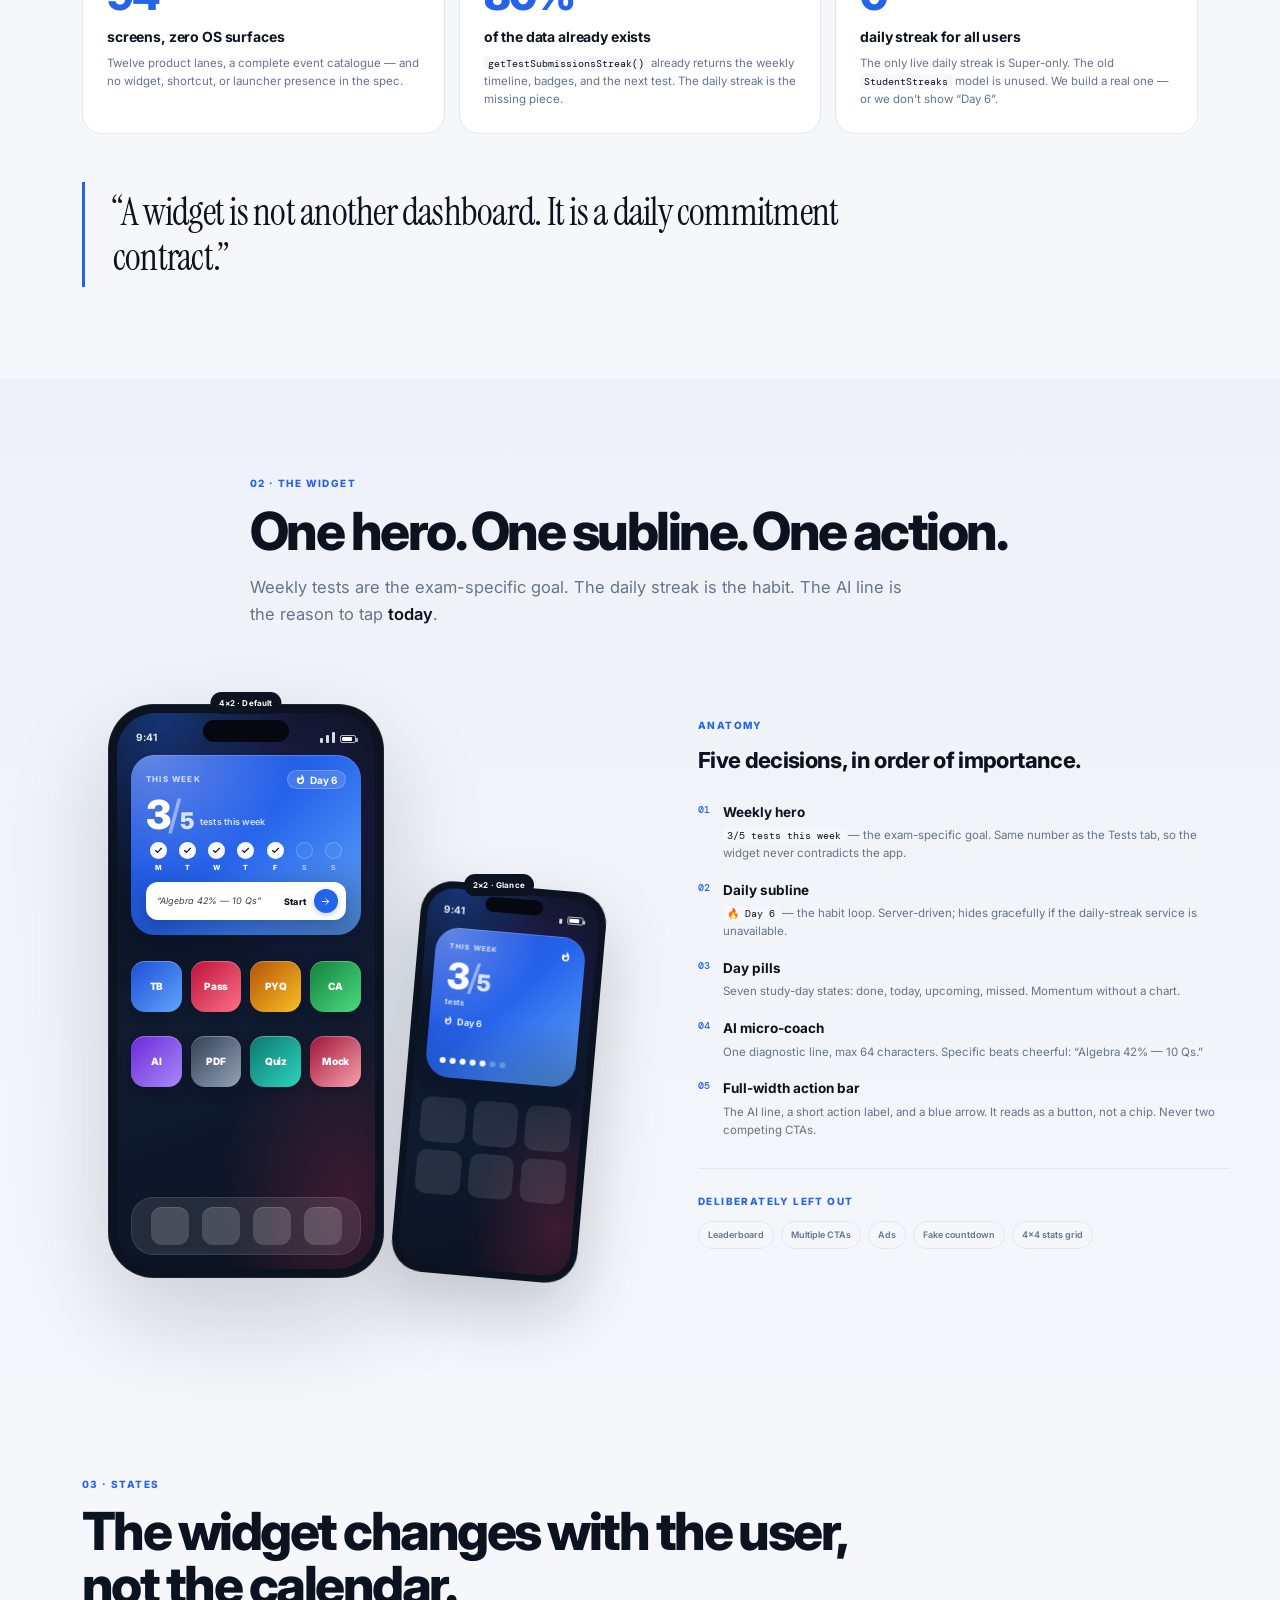
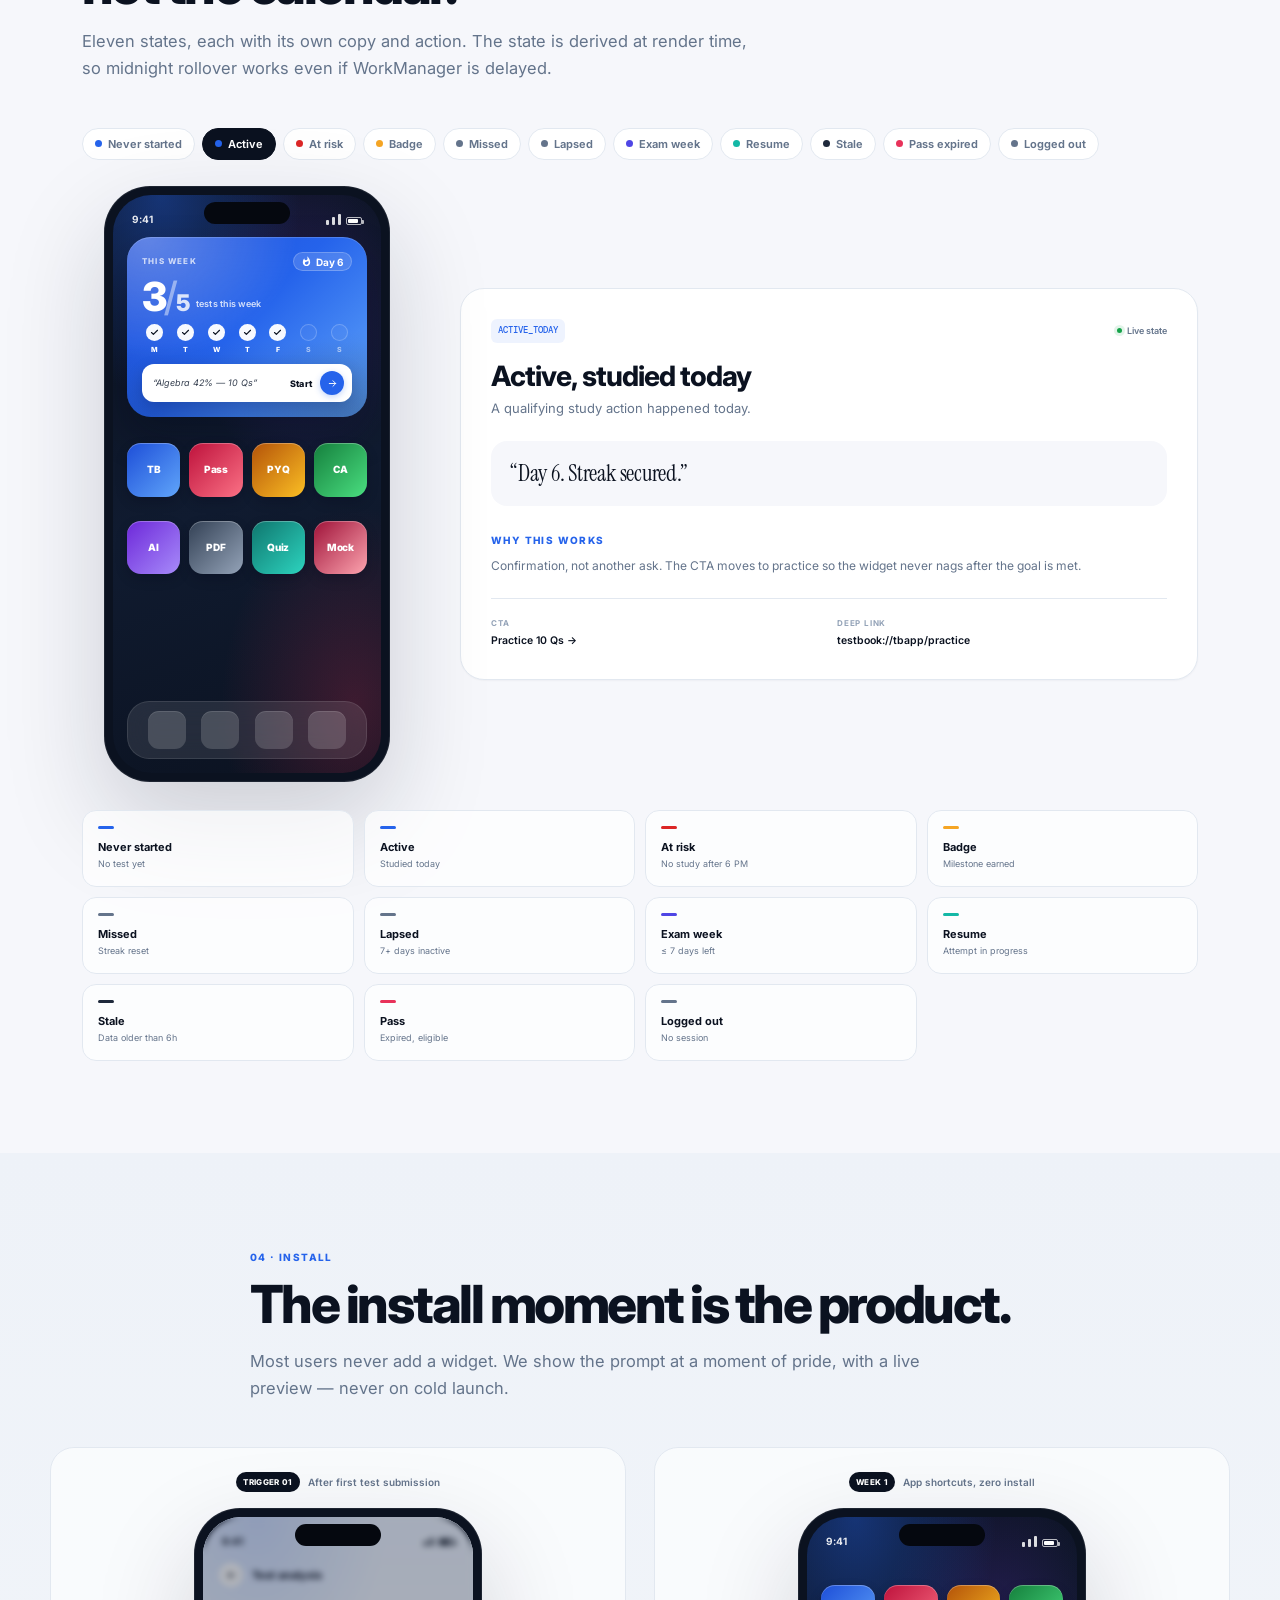
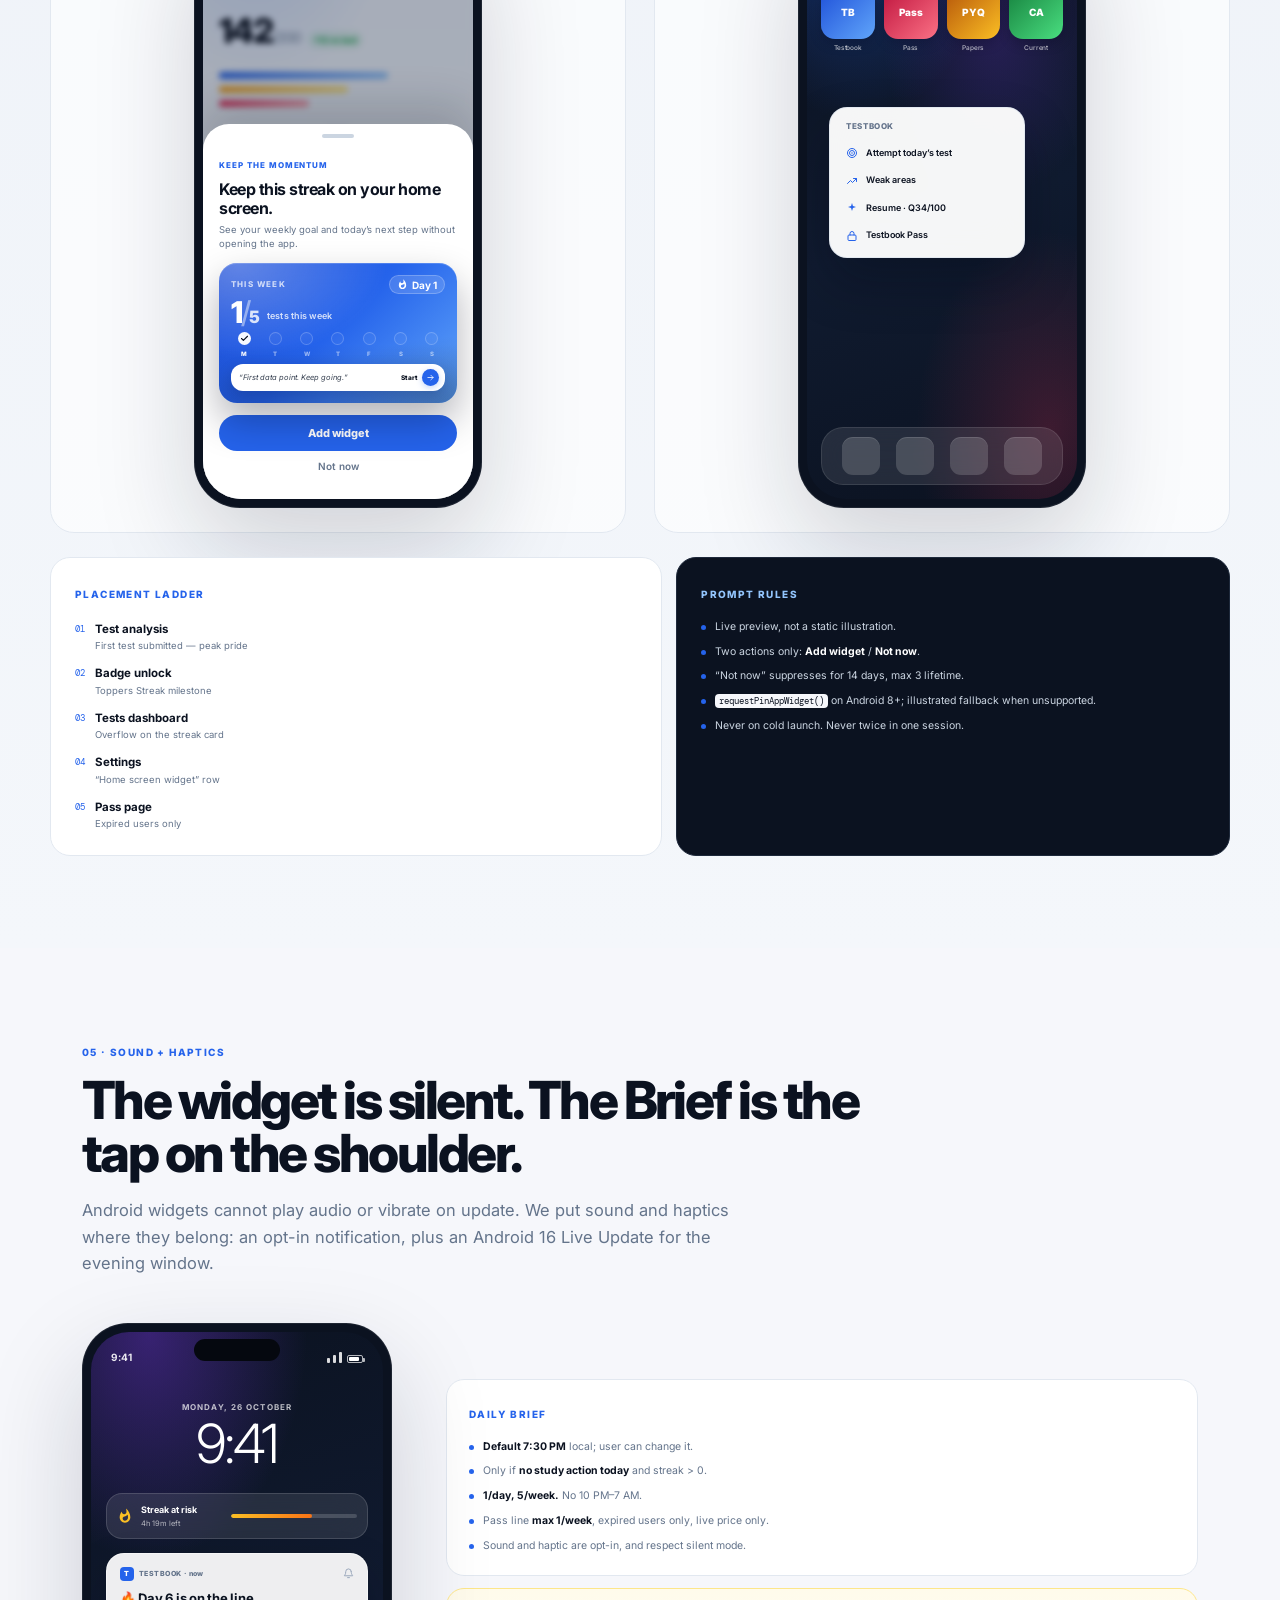
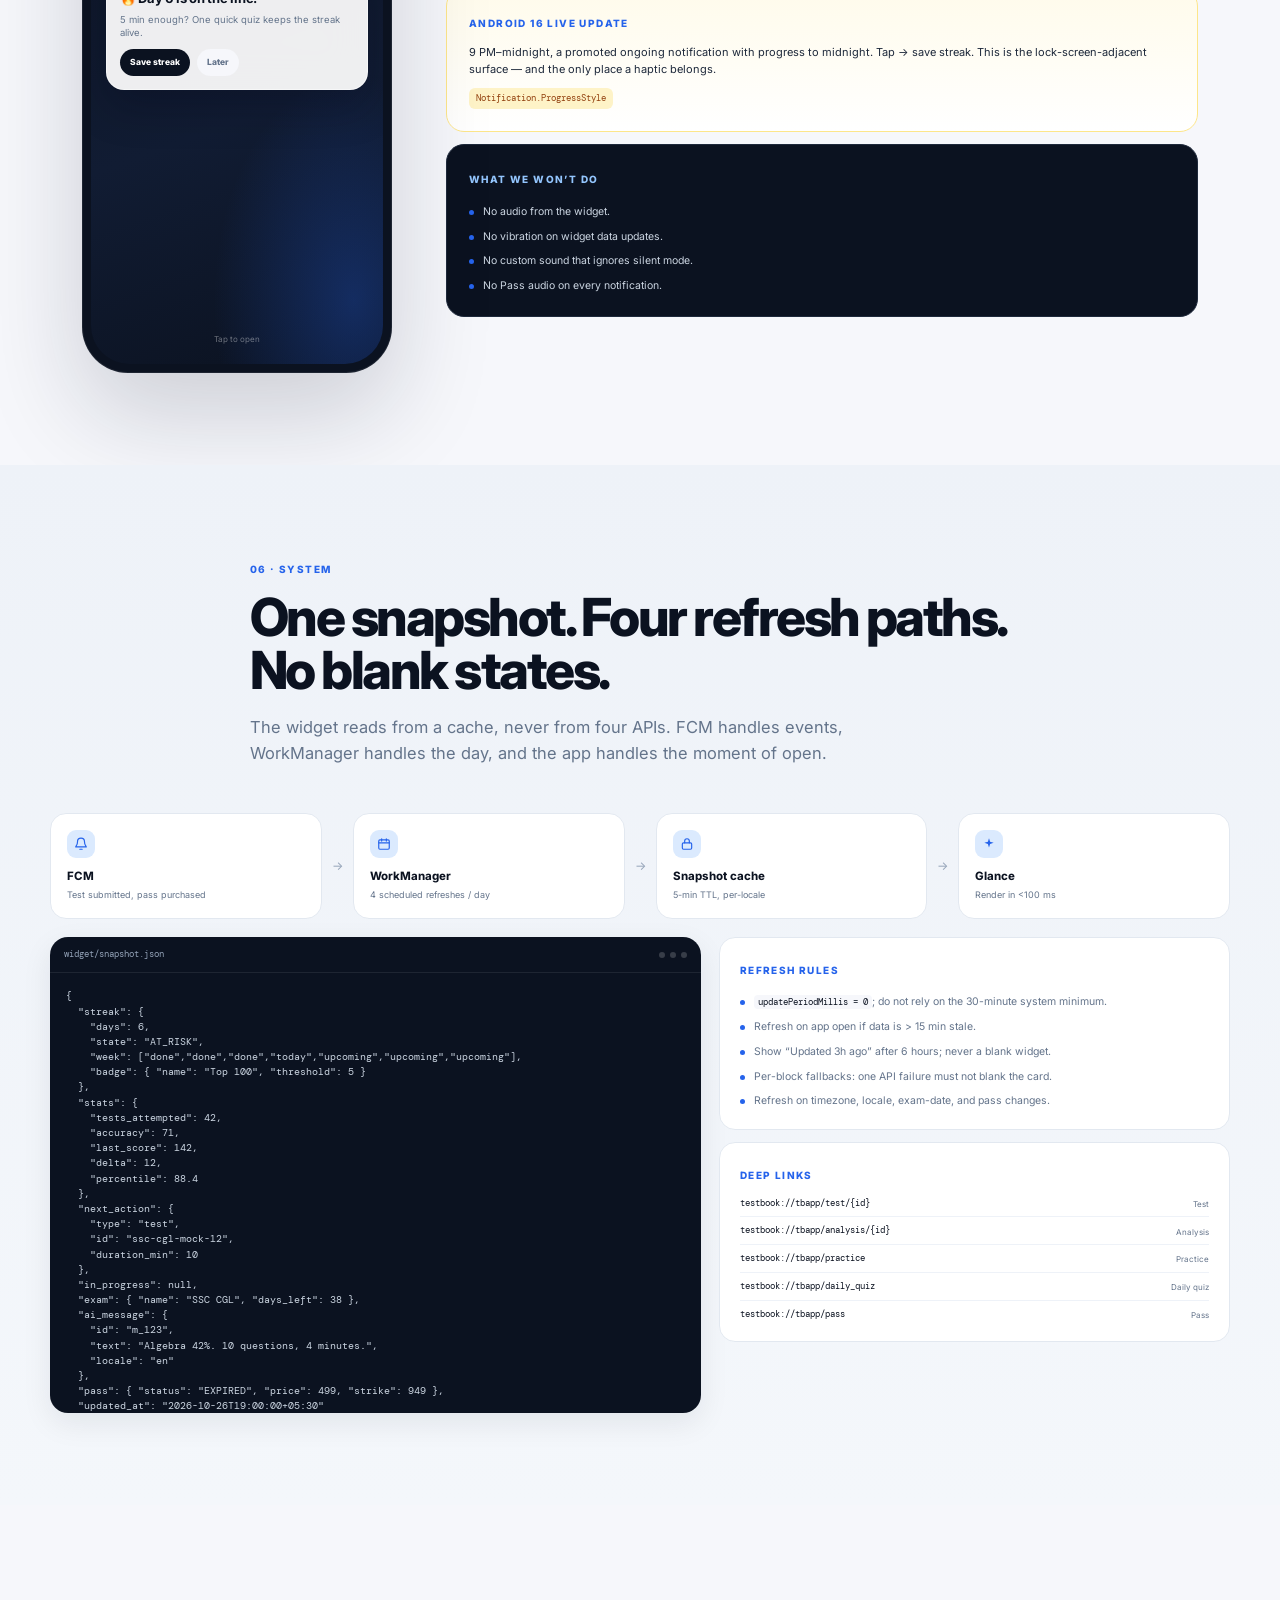
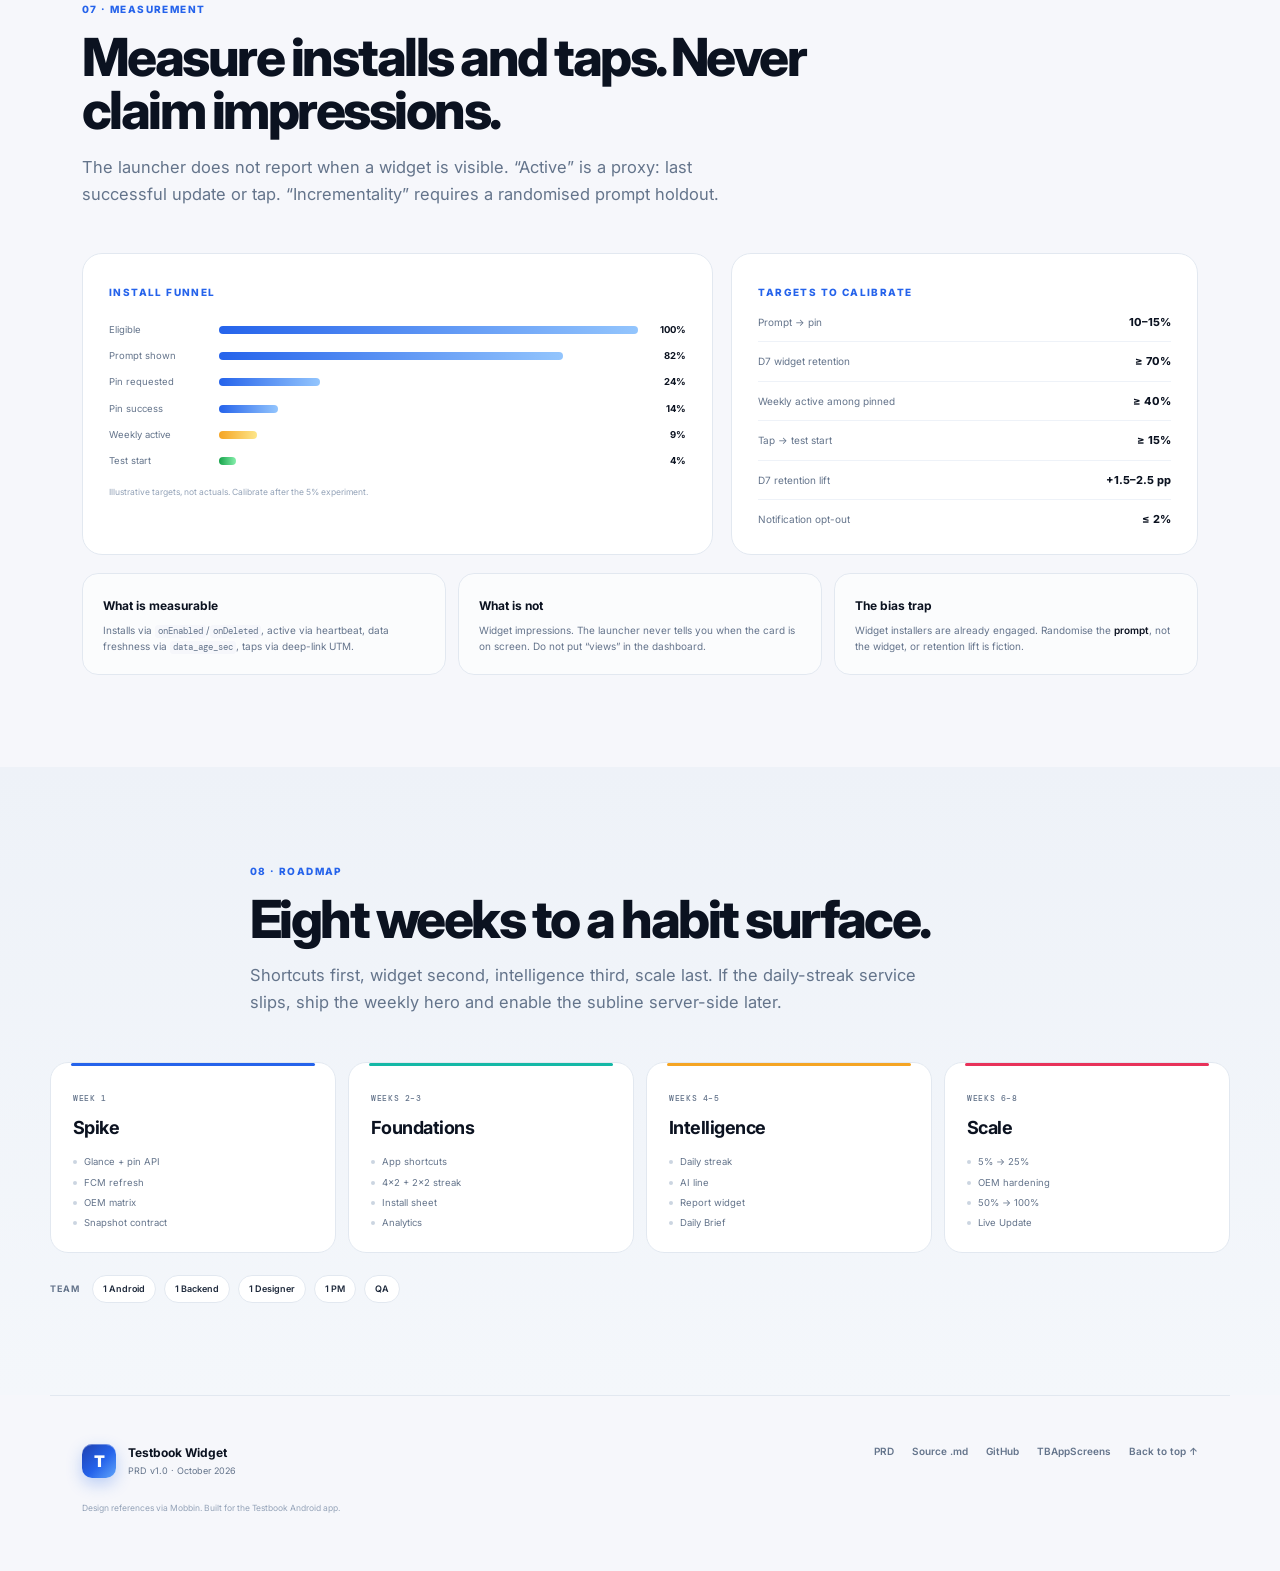
==== commit 02a9a786: "docs: describe the action bar in the anatomy" ====
--- a/docs/index.html
+++ b/docs/index.html
@@ -9,7 +9,7 @@
   <link rel="preconnect" href="https://fonts.googleapis.com" />
   <link rel="preconnect" href="https://fonts.gstatic.com" crossorigin />
   <link href="https://fonts.googleapis.com/css2?family=Inter:wght@400;500;600;700;800;900&family=Instrument+Serif:ital@0;1&family=DM+Mono:wght@400;500&display=swap" rel="stylesheet" />
-  <link rel="stylesheet" href="styles.css" />
+  <link rel="stylesheet" href="styles.css?v=2" />
 </head>
 <body>
   <a class="skip" href="#main">Skip to content</a>
@@ -302,7 +302,7 @@
             </li>
             <li>
               <span class="anatomy-index">05</span>
-              <div><strong>One CTA</strong><p>Start, resume, save, share. Never two competing buttons. The whole card also taps through.</p></div>
+              <div><strong>Full-width action bar</strong><p>The AI line, a short action label, and a blue arrow. It reads as a button, not a chip. Never two competing CTAs.</p></div>
             </li>
           </ol>
 
@@ -746,6 +746,6 @@
     <p class="footer-note">Design references via Mobbin. Built for the Testbook Android app.</p>
   </footer>
 
-  <script src="app.js"></script>
+  <script src="app.js?v=2"></script>
 </body>
 </html>
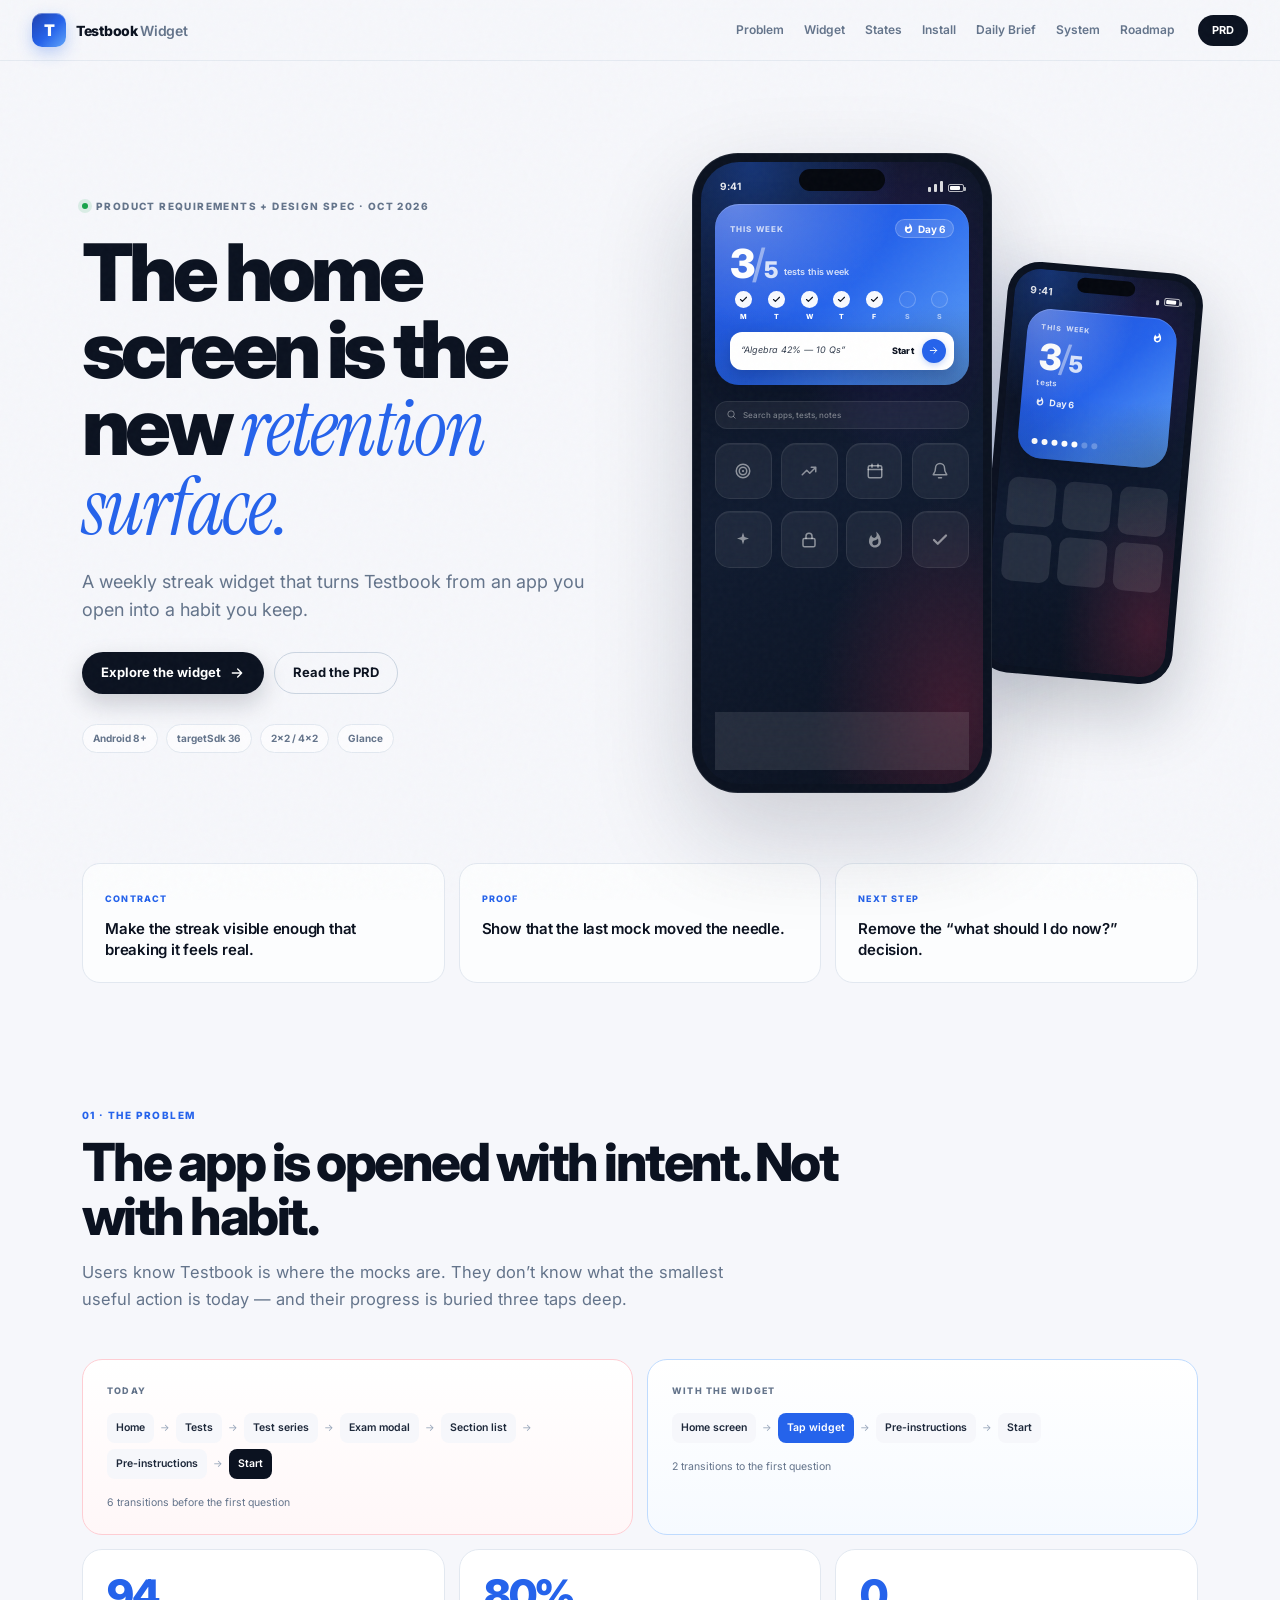
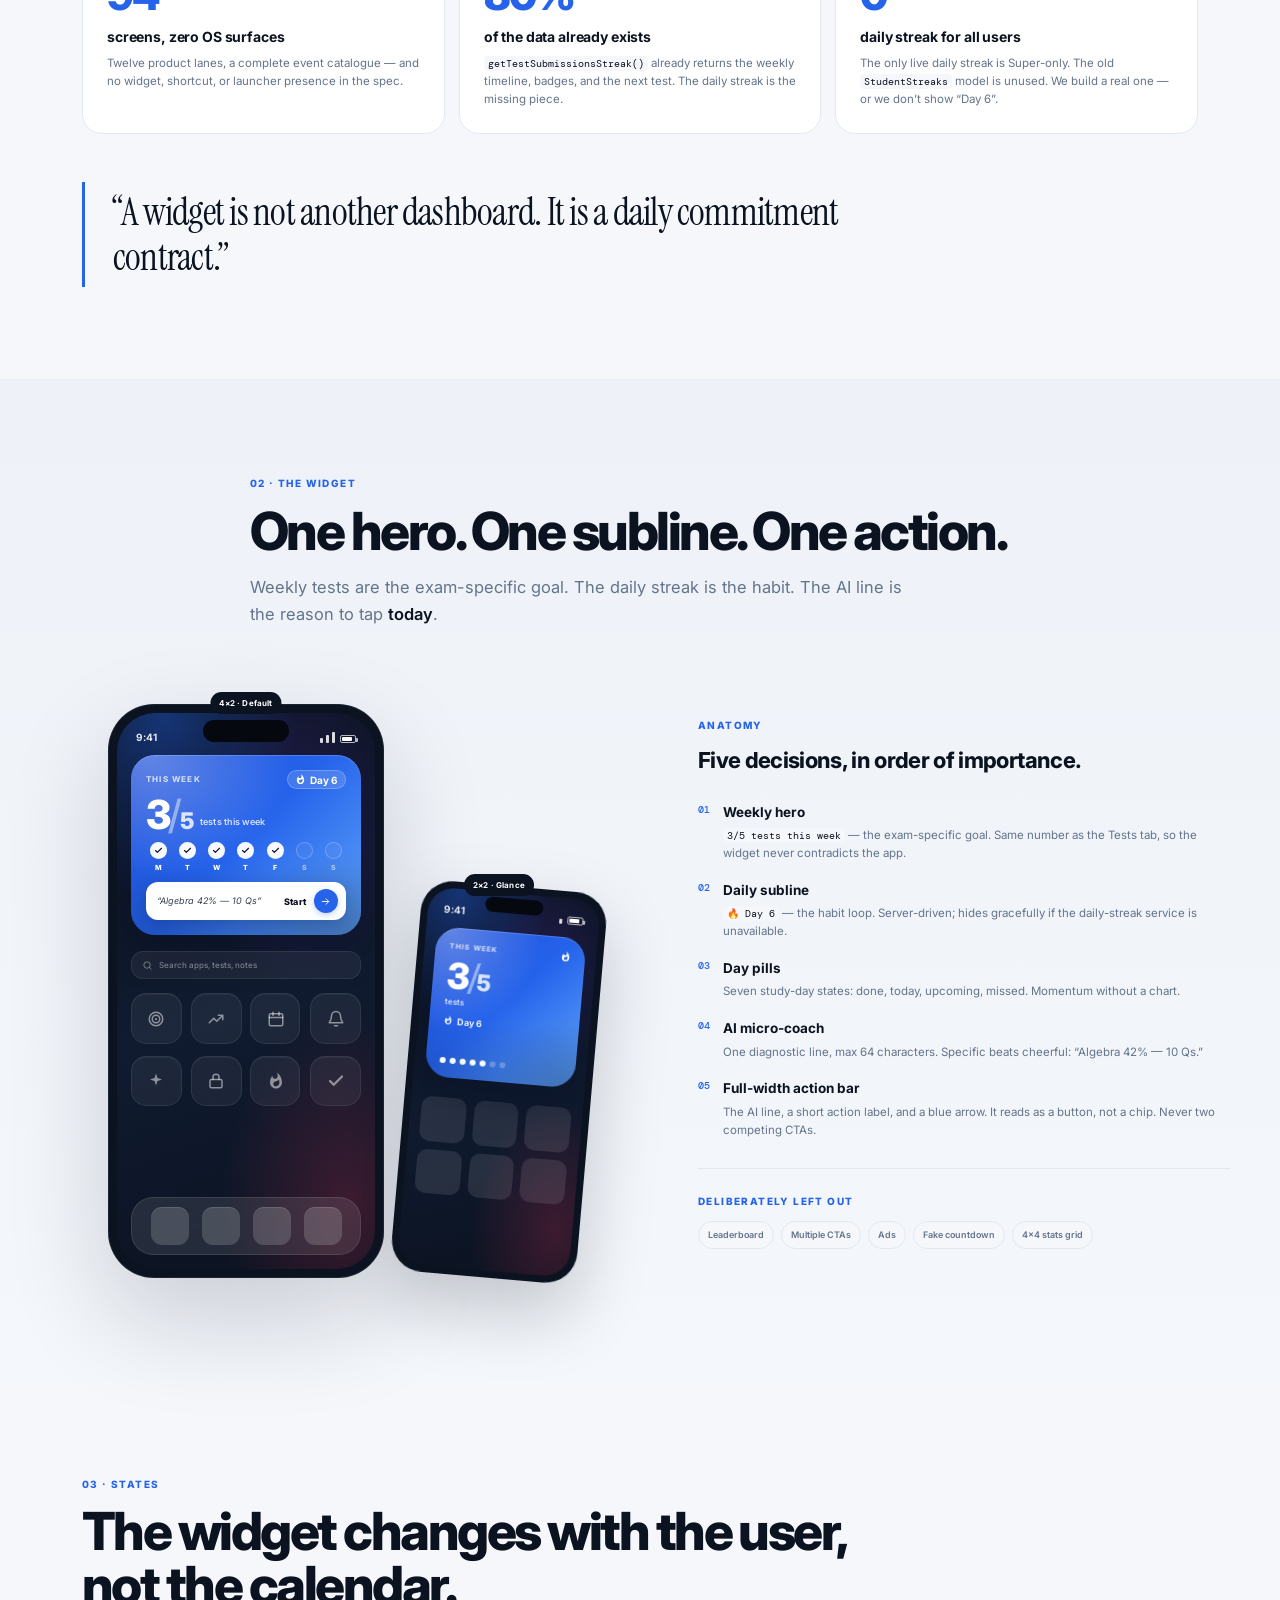
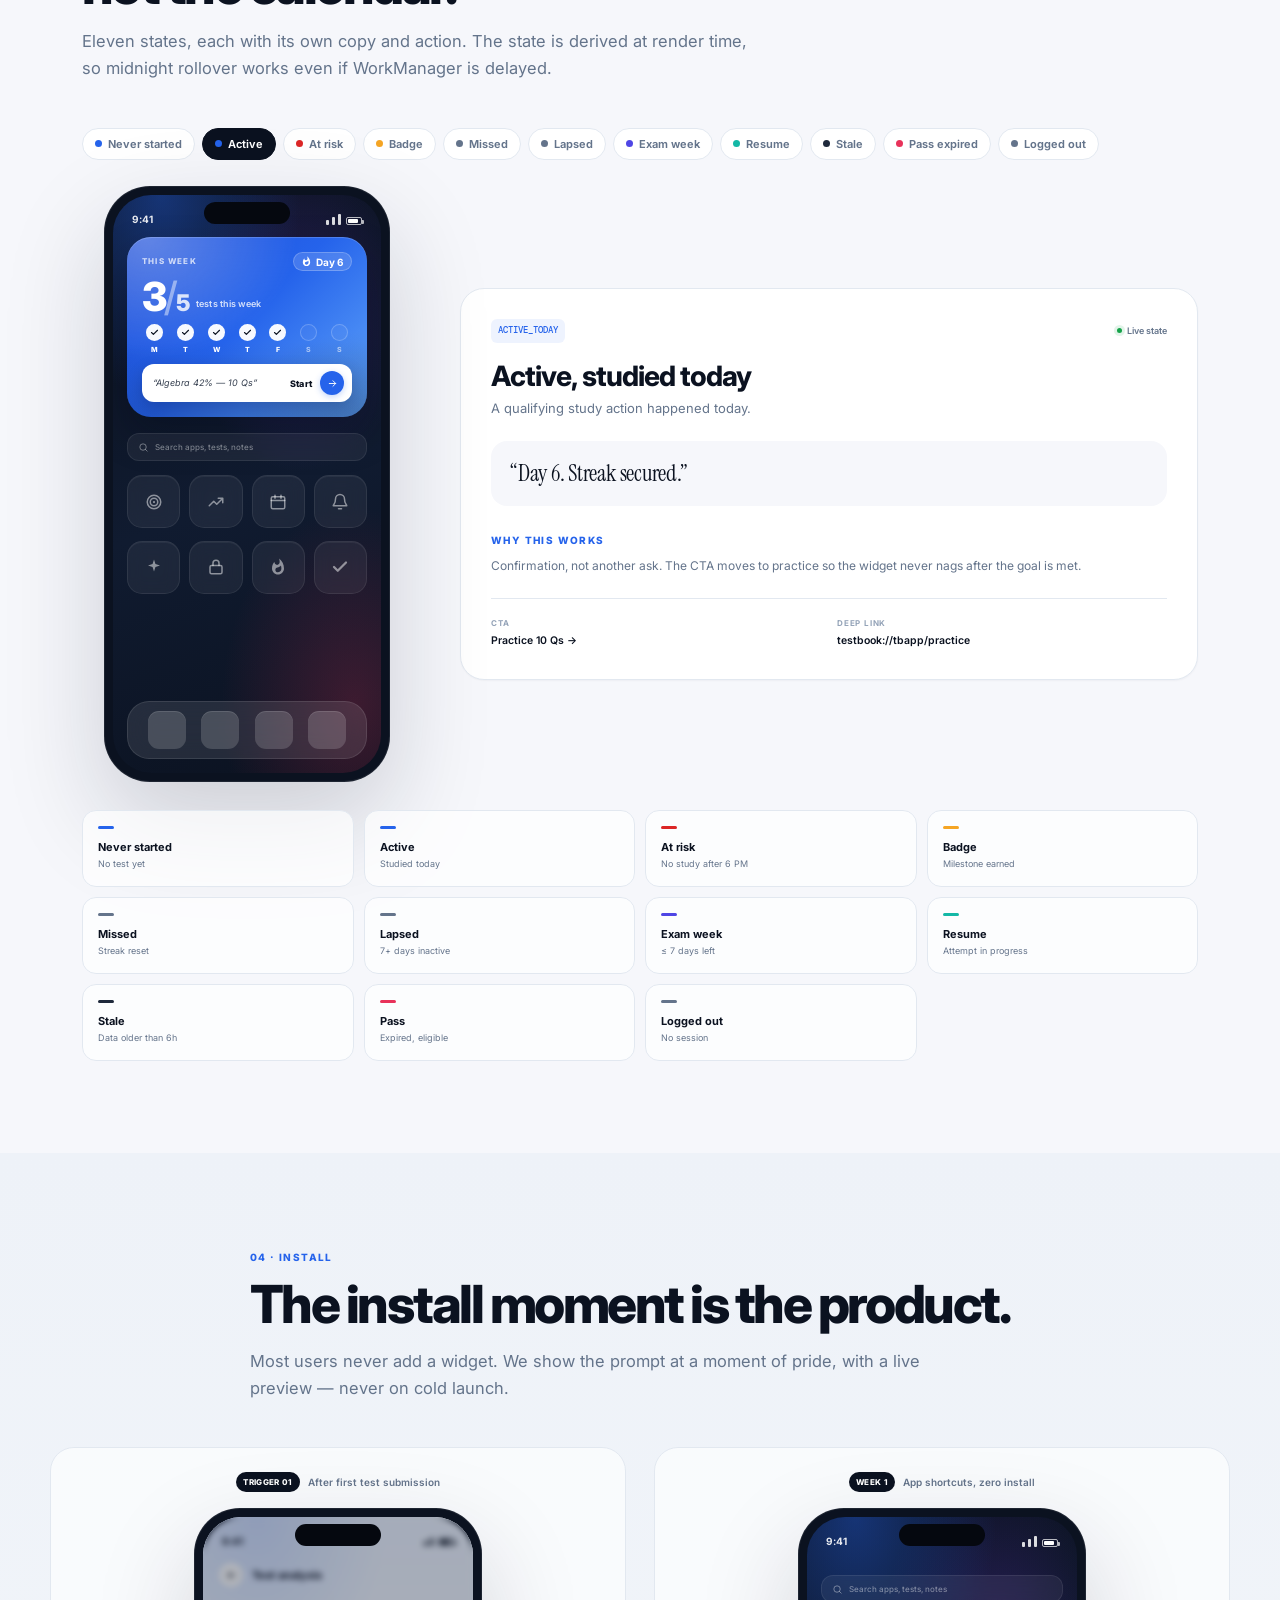
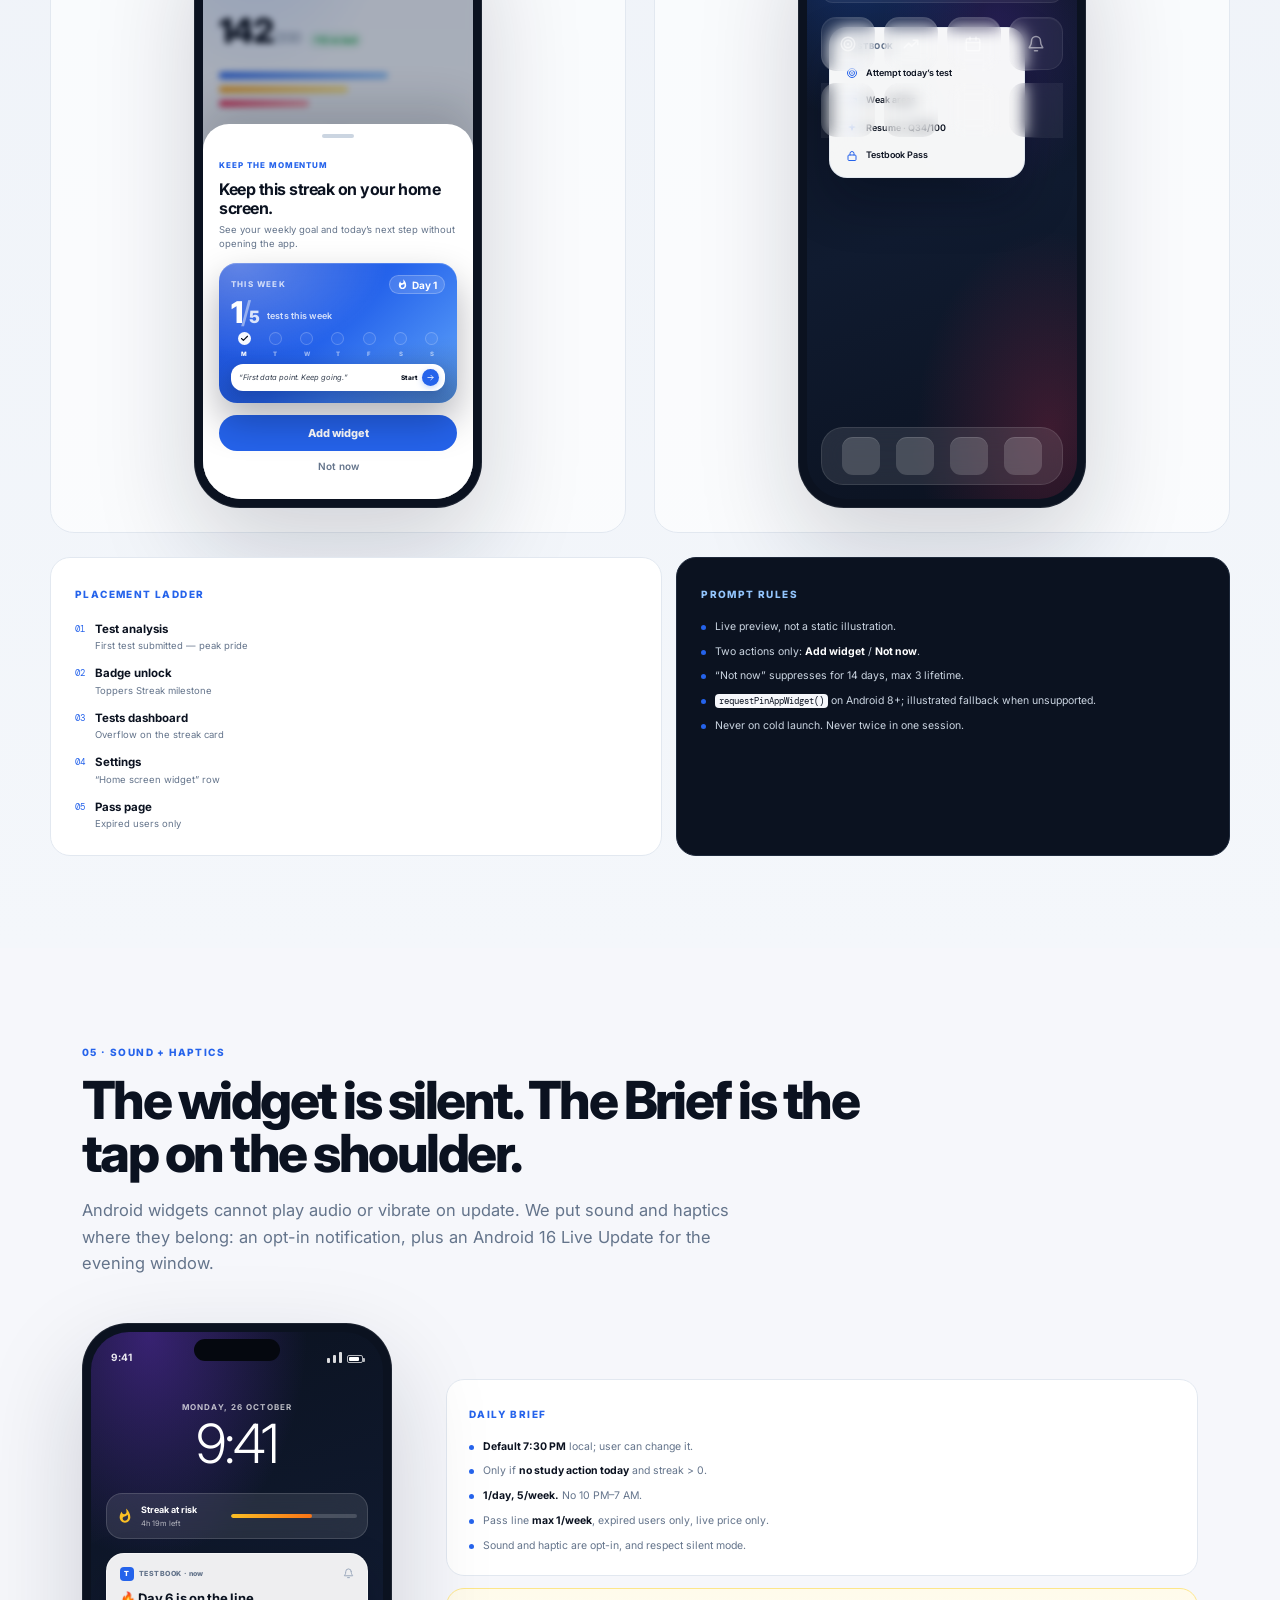
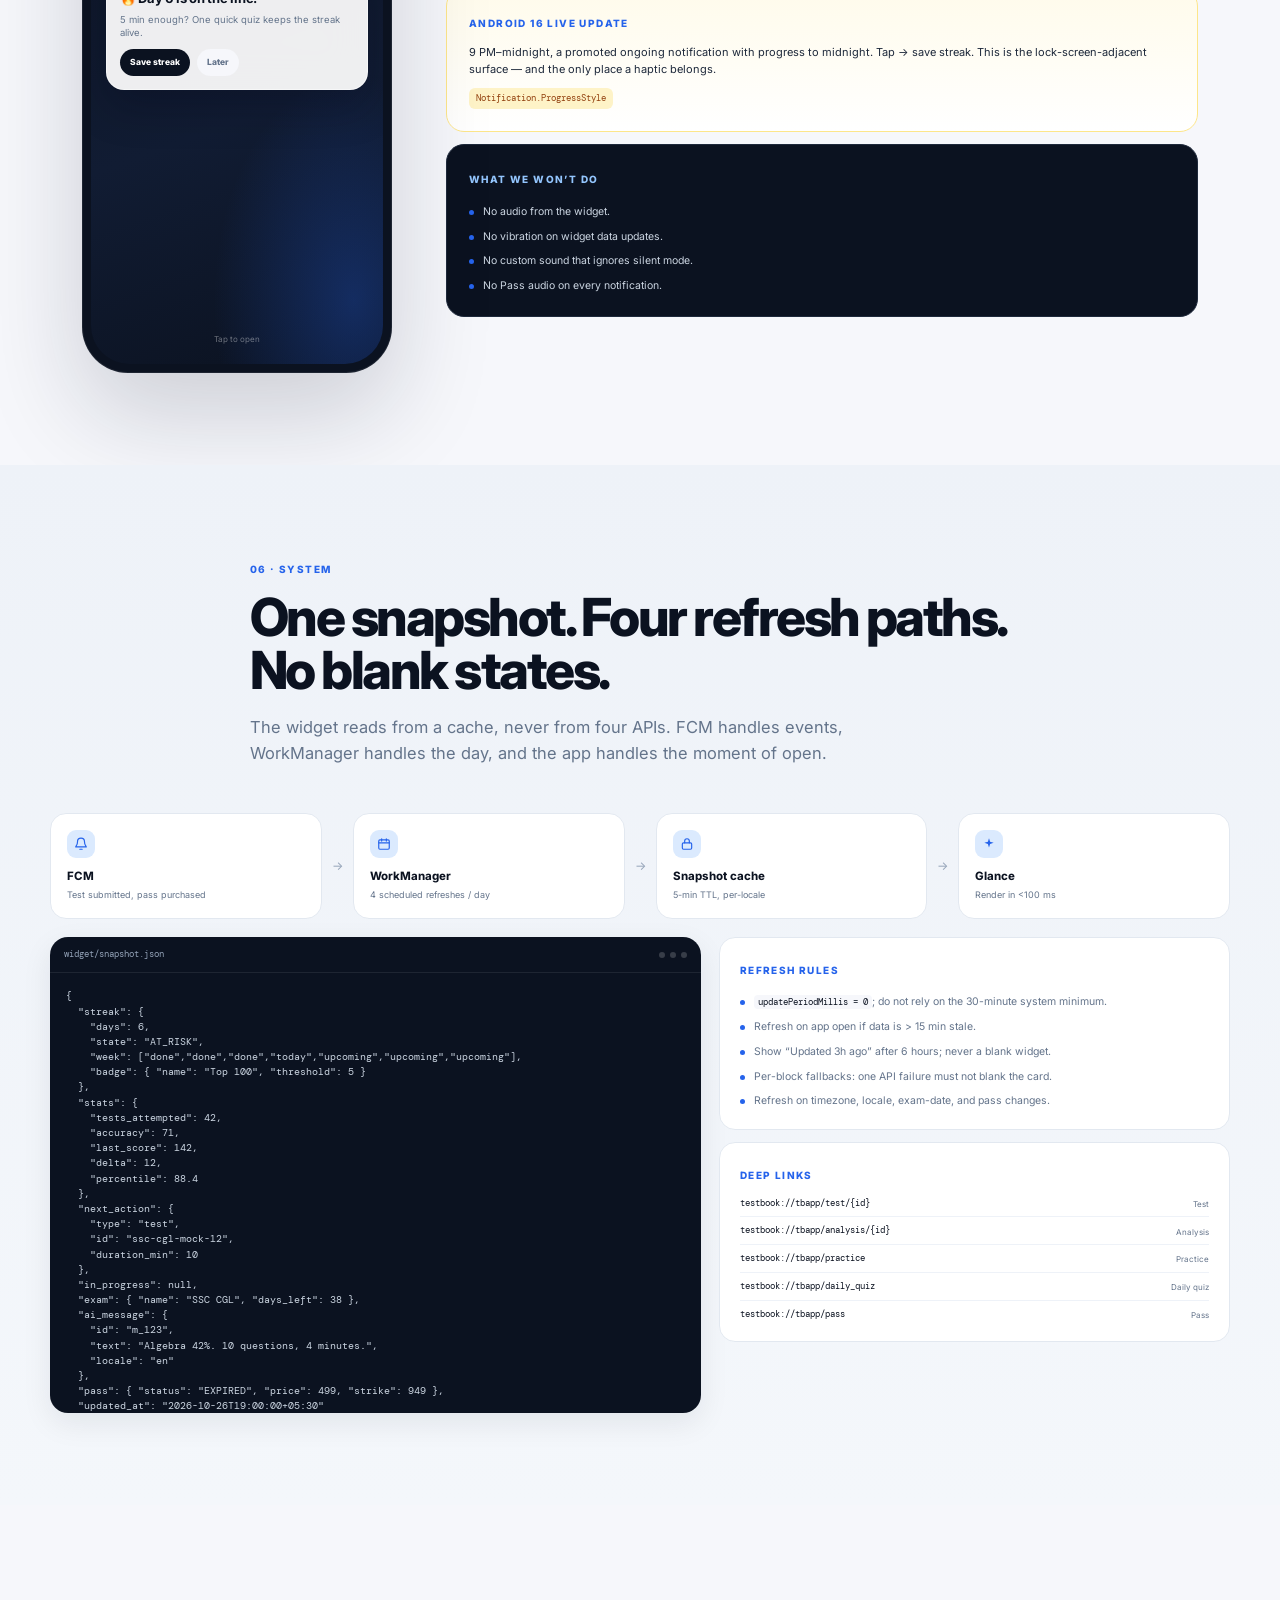
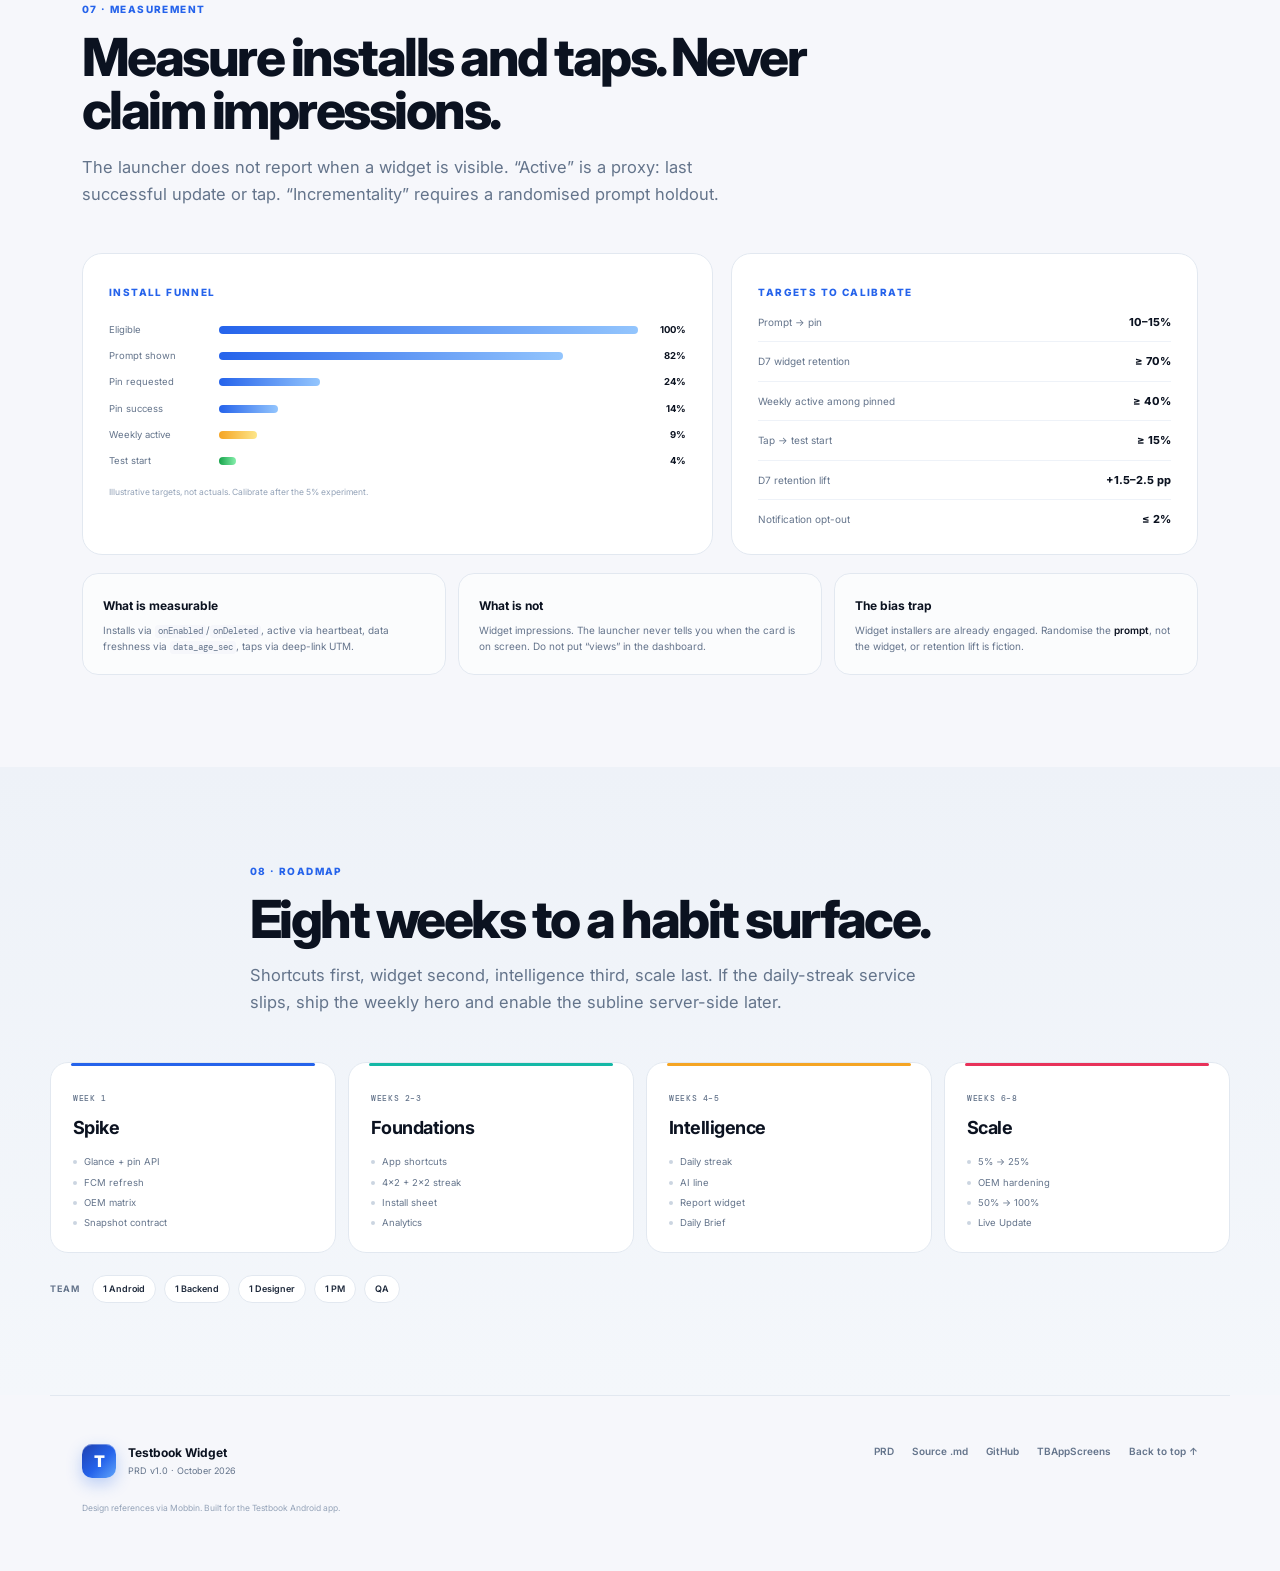
==== commit be30227c: "design: replace fake colored app-grid with muted home screen" ====
--- a/docs/index.html
+++ b/docs/index.html
@@ -9,7 +9,7 @@
   <link rel="preconnect" href="https://fonts.googleapis.com" />
   <link rel="preconnect" href="https://fonts.gstatic.com" crossorigin />
   <link href="https://fonts.googleapis.com/css2?family=Inter:wght@400;500;600;700;800;900&family=Instrument+Serif:ital@0;1&family=DM+Mono:wght@400;500&display=swap" rel="stylesheet" />
-  <link rel="stylesheet" href="styles.css?v=2" />
+  <link rel="stylesheet" href="styles.css?v=3" />
 </head>
 <body>
   <a class="skip" href="#main">Skip to content</a>
@@ -45,6 +45,10 @@
       <circle cx="12" cy="12" r="9" fill="none" stroke="currentColor" stroke-width="2"/>
       <circle cx="12" cy="12" r="5" fill="none" stroke="currentColor" stroke-width="2"/>
       <circle cx="12" cy="12" r="1.5" fill="currentColor"/>
+    </symbol>
+    <symbol id="i-search" viewBox="0 0 24 24">
+      <circle cx="11" cy="11" r="7" fill="none" stroke="currentColor" stroke-width="2"/>
+      <path d="m20 20-3.5-3.5" fill="none" stroke="currentColor" stroke-width="2" stroke-linecap="round"/>
     </symbol>
   </svg>
 
@@ -110,15 +114,20 @@
               </div>
             </div>
 
+            <div class="home-search">
+              <svg class="ic"><use href="#i-search"/></svg>
+              <span>Search apps, tests, notes</span>
+            </div>
+
             <div class="app-grid">
-              <div class="app-icon app-blue"><span>TB</span><small>Testbook</small></div>
-              <div class="app-icon app-pink"><span>Pass</span><small>Pass</small></div>
-              <div class="app-icon app-gold"><span>PYQ</span><small>Papers</small></div>
-              <div class="app-icon app-green"><span>CA</span><small>Current</small></div>
-              <div class="app-icon app-violet"><span>AI</span><small>Samadhan</small></div>
-              <div class="app-icon app-slate"><span>PDF</span><small>Notes</small></div>
-              <div class="app-icon app-teal"><span>Quiz</span><small>Quiz</small></div>
-              <div class="app-icon app-rose"><span>Mock</span><small>Mock</small></div>
+              <div class="app-icon"><svg class="ic"><use href="#i-target"/></svg></div>
+              <div class="app-icon"><svg class="ic"><use href="#i-trend"/></svg></div>
+              <div class="app-icon"><svg class="ic"><use href="#i-calendar"/></svg></div>
+              <div class="app-icon"><svg class="ic"><use href="#i-bell"/></svg></div>
+              <div class="app-icon"><svg class="ic"><use href="#i-spark"/></svg></div>
+              <div class="app-icon"><svg class="ic"><use href="#i-lock"/></svg></div>
+              <div class="app-icon"><svg class="ic"><use href="#i-flame"/></svg></div>
+              <div class="app-icon"><svg class="ic"><use href="#i-check"/></svg></div>
             </div>
 
             <div class="dock">
@@ -242,16 +251,22 @@
                     <span class="tw-go"><svg class="ic"><use href="#i-arrow"/></svg></span>
                   </div>
                 </div>
+                <div class="home-search">
+                  <svg class="ic"><use href="#i-search"/></svg>
+                  <span>Search apps, tests, notes</span>
+                </div>
+
                 <div class="app-grid">
-                  <div class="app-icon app-blue"><span>TB</span></div>
-                  <div class="app-icon app-pink"><span>Pass</span></div>
-                  <div class="app-icon app-gold"><span>PYQ</span></div>
-                  <div class="app-icon app-green"><span>CA</span></div>
-                  <div class="app-icon app-violet"><span>AI</span></div>
-                  <div class="app-icon app-slate"><span>PDF</span></div>
-                  <div class="app-icon app-teal"><span>Quiz</span></div>
-                  <div class="app-icon app-rose"><span>Mock</span></div>
-                </div>
+                  <div class="app-icon"><svg class="ic"><use href="#i-target"/></svg></div>
+                  <div class="app-icon"><svg class="ic"><use href="#i-trend"/></svg></div>
+                  <div class="app-icon"><svg class="ic"><use href="#i-calendar"/></svg></div>
+                  <div class="app-icon"><svg class="ic"><use href="#i-bell"/></svg></div>
+                  <div class="app-icon"><svg class="ic"><use href="#i-spark"/></svg></div>
+                  <div class="app-icon"><svg class="ic"><use href="#i-lock"/></svg></div>
+                  <div class="app-icon"><svg class="ic"><use href="#i-flame"/></svg></div>
+                  <div class="app-icon"><svg class="ic"><use href="#i-check"/></svg></div>
+                </div>
+
                 <div class="dock"><span></span><span></span><span></span><span></span></div>
               </div>
             </div>
@@ -359,16 +374,22 @@
                   <span class="tw-go"><svg class="ic"><use href="#i-arrow"/></svg></span>
                 </div>
               </div>
+              <div class="home-search">
+                <svg class="ic"><use href="#i-search"/></svg>
+                <span>Search apps, tests, notes</span>
+              </div>
+
               <div class="app-grid">
-                <div class="app-icon app-blue"><span>TB</span></div>
-                <div class="app-icon app-pink"><span>Pass</span></div>
-                <div class="app-icon app-gold"><span>PYQ</span></div>
-                <div class="app-icon app-green"><span>CA</span></div>
-                <div class="app-icon app-violet"><span>AI</span></div>
-                <div class="app-icon app-slate"><span>PDF</span></div>
-                <div class="app-icon app-teal"><span>Quiz</span></div>
-                <div class="app-icon app-rose"><span>Mock</span></div>
-              </div>
+                <div class="app-icon"><svg class="ic"><use href="#i-target"/></svg></div>
+                <div class="app-icon"><svg class="ic"><use href="#i-trend"/></svg></div>
+                <div class="app-icon"><svg class="ic"><use href="#i-calendar"/></svg></div>
+                <div class="app-icon"><svg class="ic"><use href="#i-bell"/></svg></div>
+                <div class="app-icon"><svg class="ic"><use href="#i-spark"/></svg></div>
+                <div class="app-icon"><svg class="ic"><use href="#i-lock"/></svg></div>
+                <div class="app-icon"><svg class="ic"><use href="#i-flame"/></svg></div>
+                <div class="app-icon"><svg class="ic"><use href="#i-check"/></svg></div>
+              </div>
+
               <div class="dock"><span></span><span></span><span></span><span></span></div>
             </div>
           </div>
@@ -472,12 +493,6 @@
           <div class="phone shortcut-phone">
             <div class="phone-screen home-screen">
               <div class="status-bar"><span>9:41</span><span class="status-icons"><i></i><i></i><i></i><span class="battery"></span></span></div>
-              <div class="app-grid shortcut-grid">
-                <div class="app-icon app-blue"><span>TB</span><small>Testbook</small></div>
-                <div class="app-icon app-pink"><span>Pass</span><small>Pass</small></div>
-                <div class="app-icon app-gold"><span>PYQ</span><small>Papers</small></div>
-                <div class="app-icon app-green"><span>CA</span><small>Current</small></div>
-              </div>
               <div class="shortcut-menu">
                 <div class="shortcut-title">Testbook</div>
                 <div class="shortcut-item"><svg class="ic"><use href="#i-target"/></svg><span>Attempt today’s test</span></div>
@@ -485,6 +500,22 @@
                 <div class="shortcut-item"><svg class="ic"><use href="#i-spark"/></svg><span>Resume · Q34/100</span></div>
                 <div class="shortcut-item"><svg class="ic"><use href="#i-lock"/></svg><span>Testbook Pass</span></div>
               </div>
+              <div class="home-search">
+                <svg class="ic"><use href="#i-search"/></svg>
+                <span>Search apps, tests, notes</span>
+              </div>
+
+              <div class="app-grid">
+                <div class="app-icon"><svg class="ic"><use href="#i-target"/></svg></div>
+                <div class="app-icon"><svg class="ic"><use href="#i-trend"/></svg></div>
+                <div class="app-icon"><svg class="ic"><use href="#i-calendar"/></svg></div>
+                <div class="app-icon"><svg class="ic"><use href="#i-bell"/></svg></div>
+                <div class="app-icon"><svg class="ic"><use href="#i-spark"/></svg></div>
+                <div class="app-icon"><svg class="ic"><use href="#i-lock"/></svg></div>
+                <div class="app-icon"><svg class="ic"><use href="#i-flame"/></svg></div>
+                <div class="app-icon"><svg class="ic"><use href="#i-check"/></svg></div>
+              </div>
+
               <div class="dock"><span></span><span></span><span></span><span></span></div>
             </div>
           </div>
--- a/docs/styles.css
+++ b/docs/styles.css
@@ -846,37 +846,49 @@
 .app-grid {
   display: grid;
   grid-template-columns: repeat(4, 1fr);
-  gap: 24px 9px;
-  margin-top: 26px;
+  gap: 12px 9px;
+  margin-top: 14px;
 }
 
 .app-icon {
-  position: relative;
-  display: flex;
-  flex-direction: column;
-  align-items: center;
-  justify-content: center;
+  display: grid;
+  place-items: center;
   aspect-ratio: 1;
-  border-radius: 14px;
-  color: #fff;
-  font-size: 10px;
-  font-weight: 850;
-  letter-spacing: -0.02em;
-  box-shadow: inset 0 1px 0 rgba(255, 255, 255, 0.28), 0 5px 12px rgba(2, 6, 23, 0.22);
+  border: 1px solid rgba(255, 255, 255, 0.08);
+  border-radius: 15px;
+  background: rgba(255, 255, 255, 0.06);
+  color: rgba(255, 255, 255, 0.5);
+  box-shadow: inset 0 1px 0 rgba(255, 255, 255, 0.05);
+  backdrop-filter: blur(8px);
+}
+
+.app-icon .ic {
+  width: 18px;
+  height: 18px;
 }
 
 .app-icon small {
-  position: absolute;
-  top: calc(100% + 5px);
-  left: 0;
-  right: 0;
-  overflow: hidden;
-  color: rgba(255, 255, 255, 0.68);
-  font-size: 6.5px;
+  display: none;
+}
+
+.home-search {
+  display: flex;
+  align-items: center;
+  gap: 6px;
+  margin-top: 16px;
+  padding: 7px 10px;
+  border: 1px solid rgba(255, 255, 255, 0.08);
+  border-radius: 12px;
+  background: rgba(255, 255, 255, 0.06);
+  color: rgba(255, 255, 255, 0.42);
+  font-size: 8px;
   font-weight: 500;
-  text-align: center;
-  text-overflow: ellipsis;
-  white-space: nowrap;
+  backdrop-filter: blur(10px);
+}
+
+.home-search .ic {
+  width: 11px;
+  height: 11px;
 }
 
 .app-blue {
@@ -1885,7 +1897,7 @@
 
 .shortcut-menu {
   position: absolute;
-  top: 190px;
+  top: 110px;
   left: 22px;
   width: 196px;
   padding: 8px;
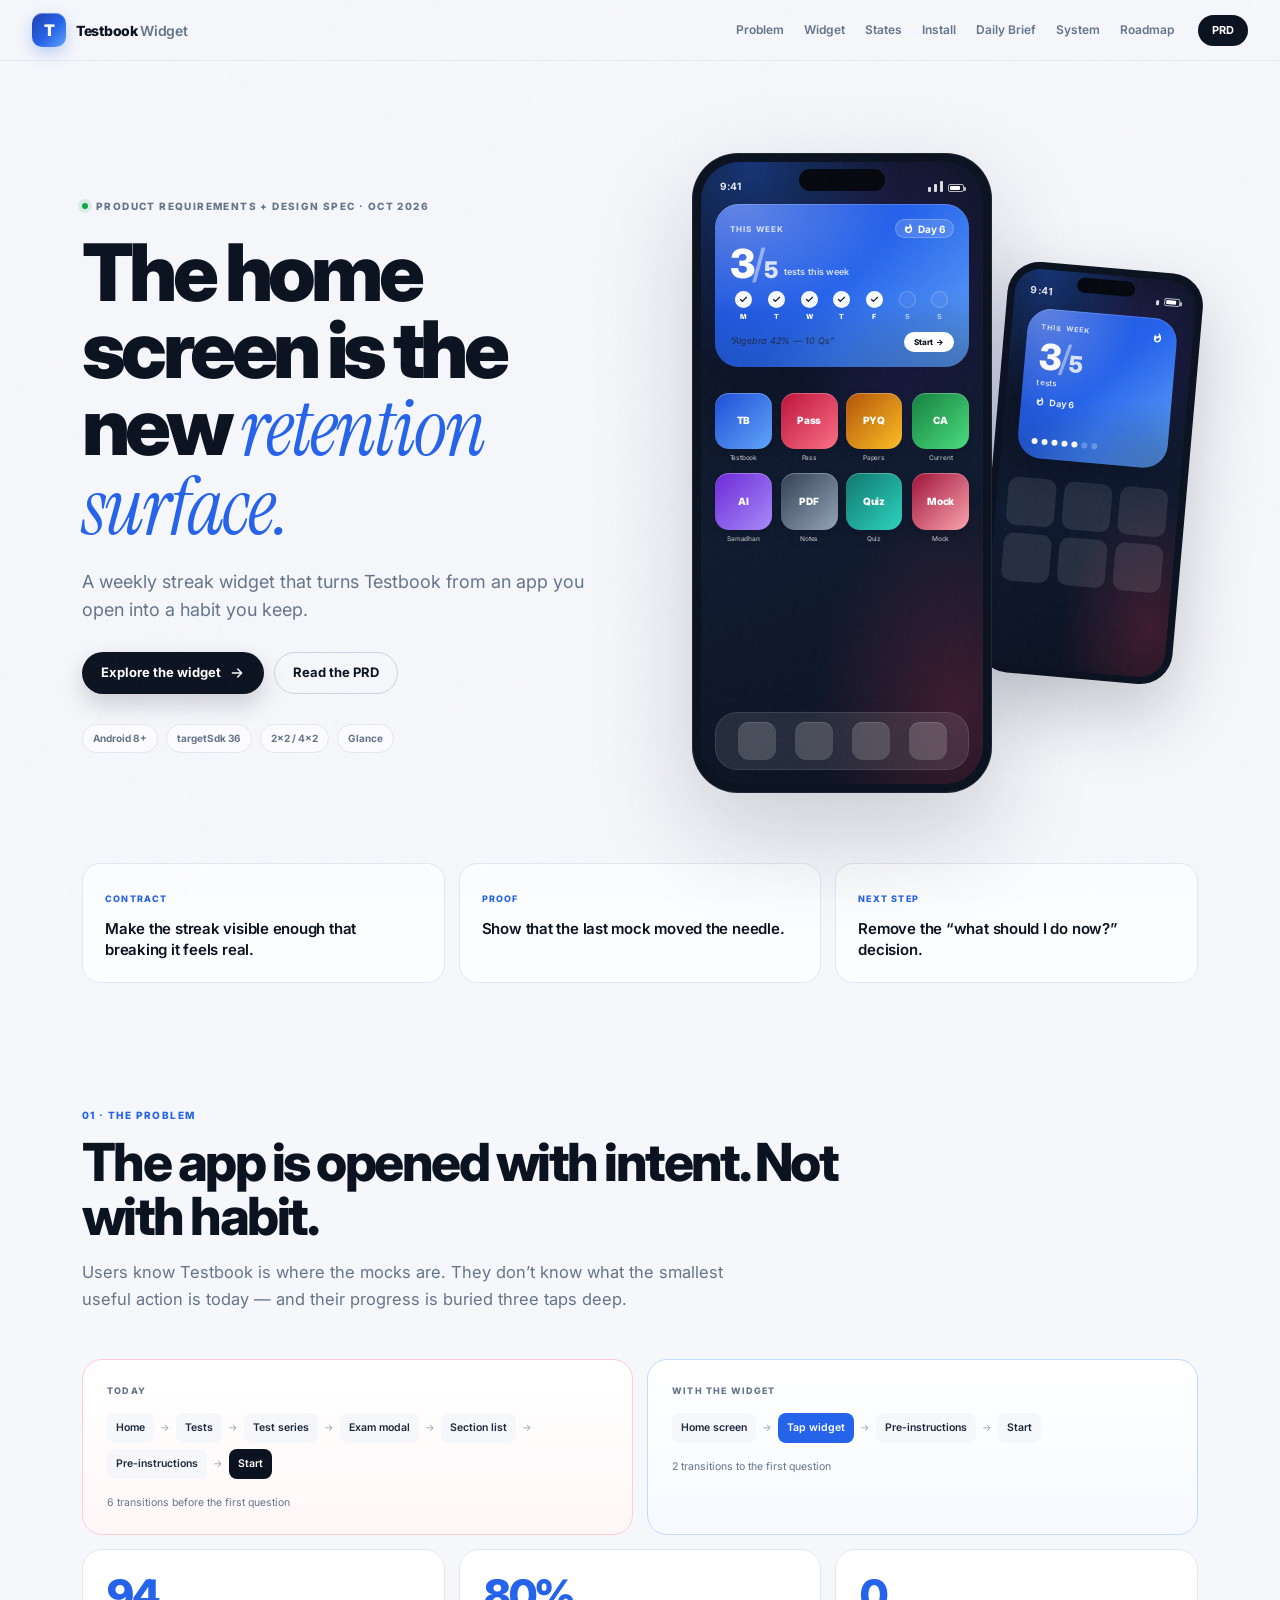
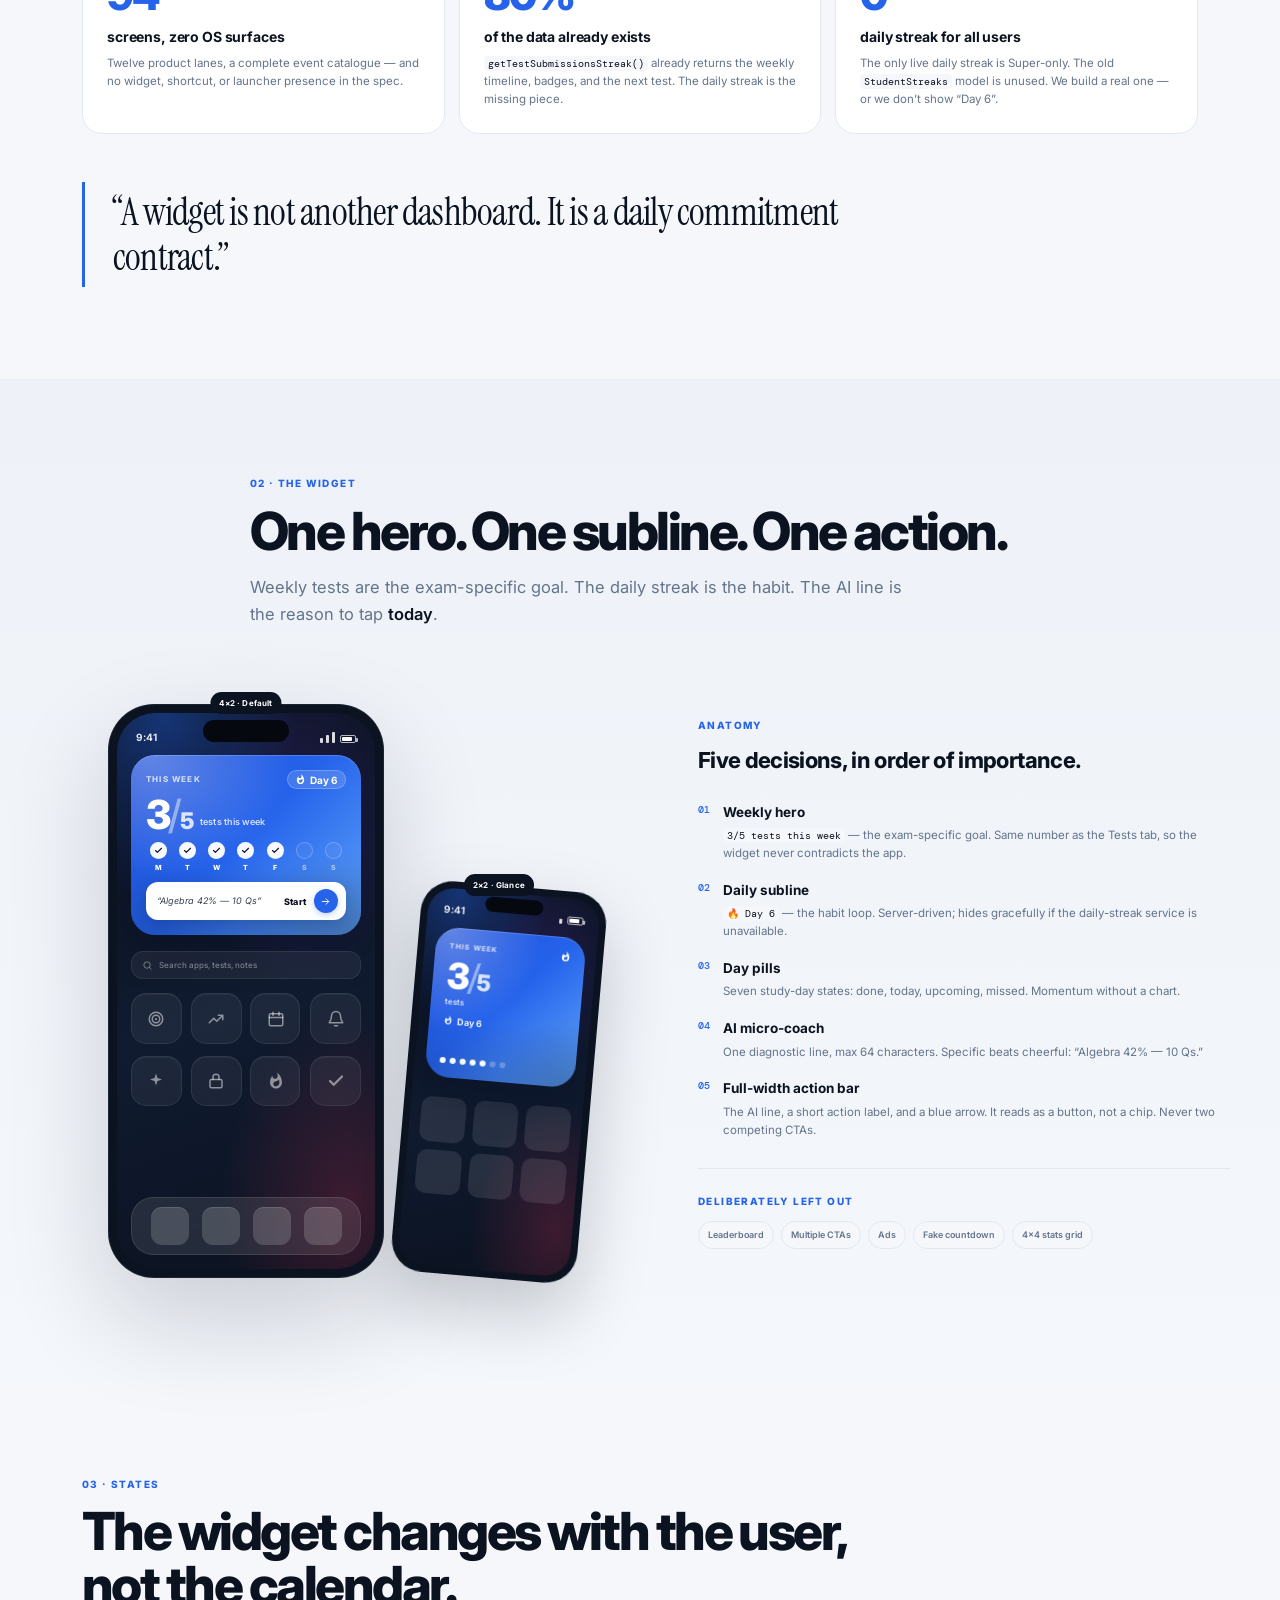
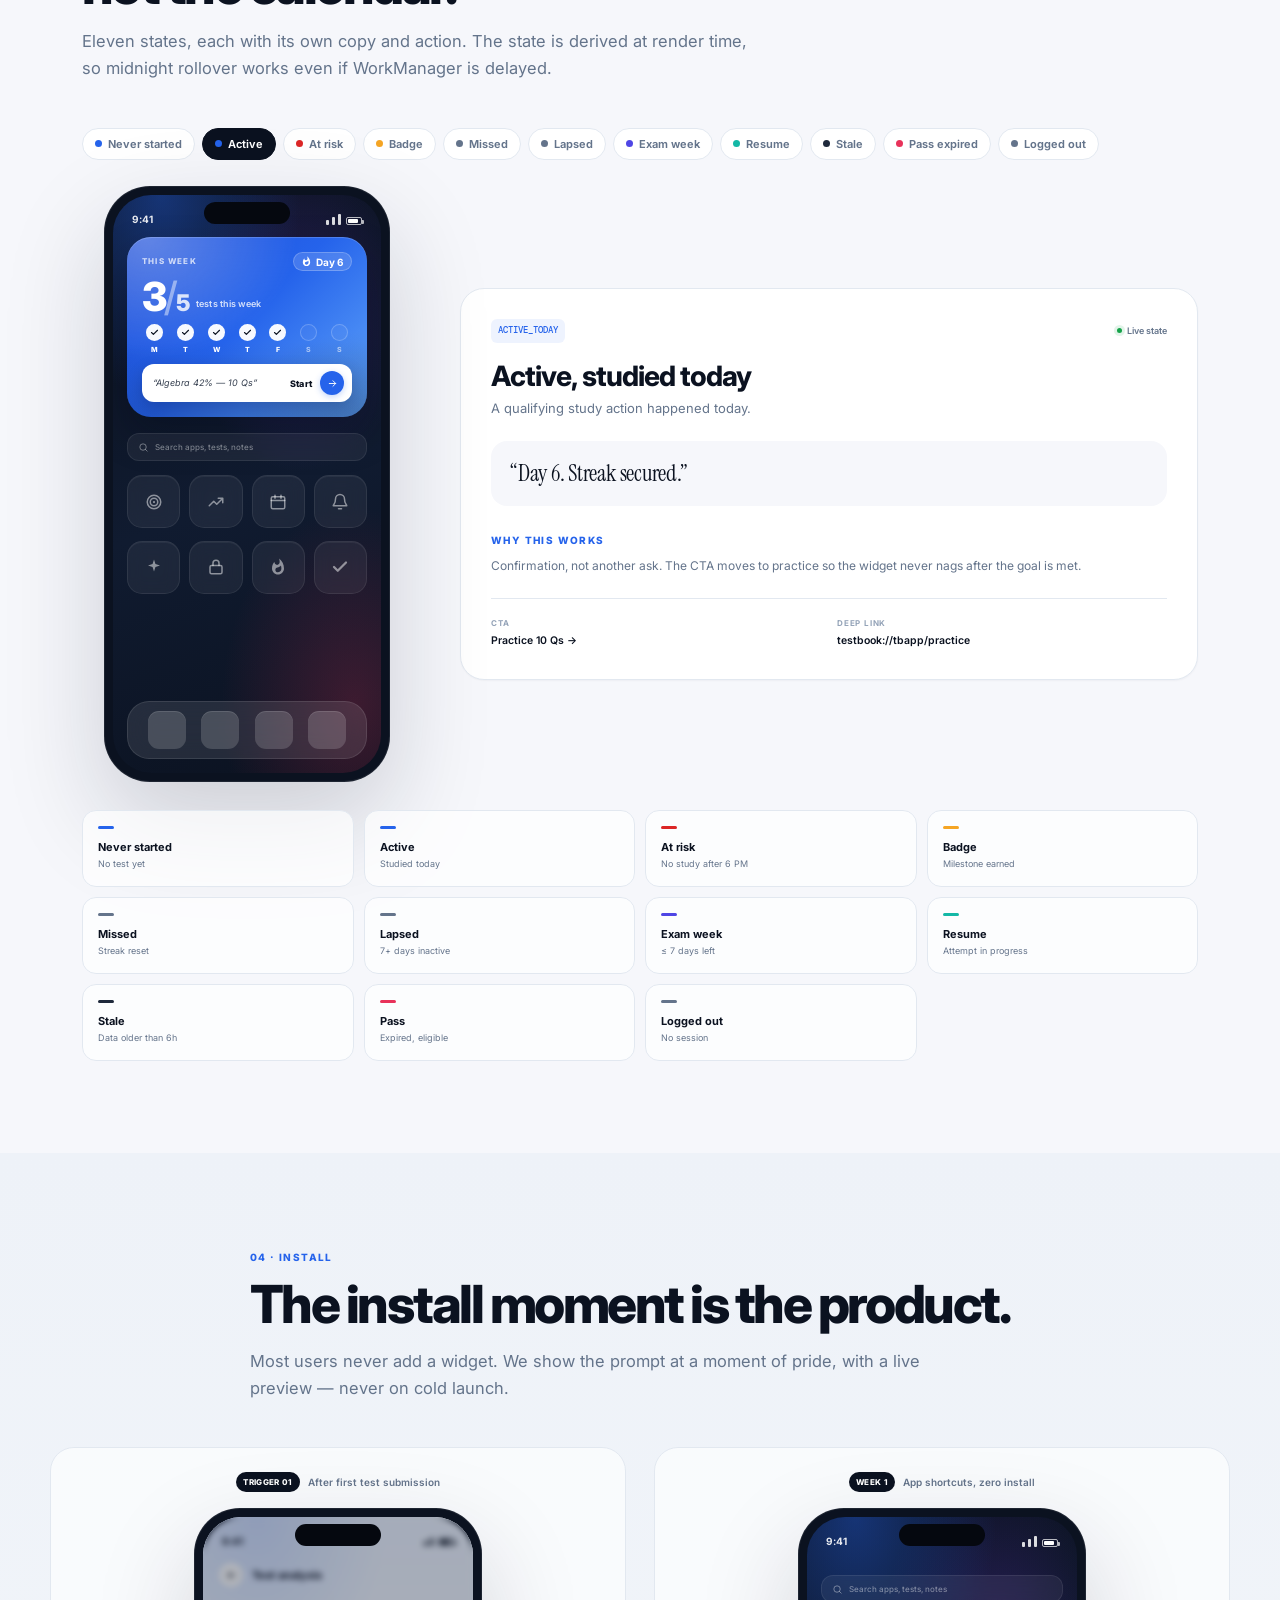
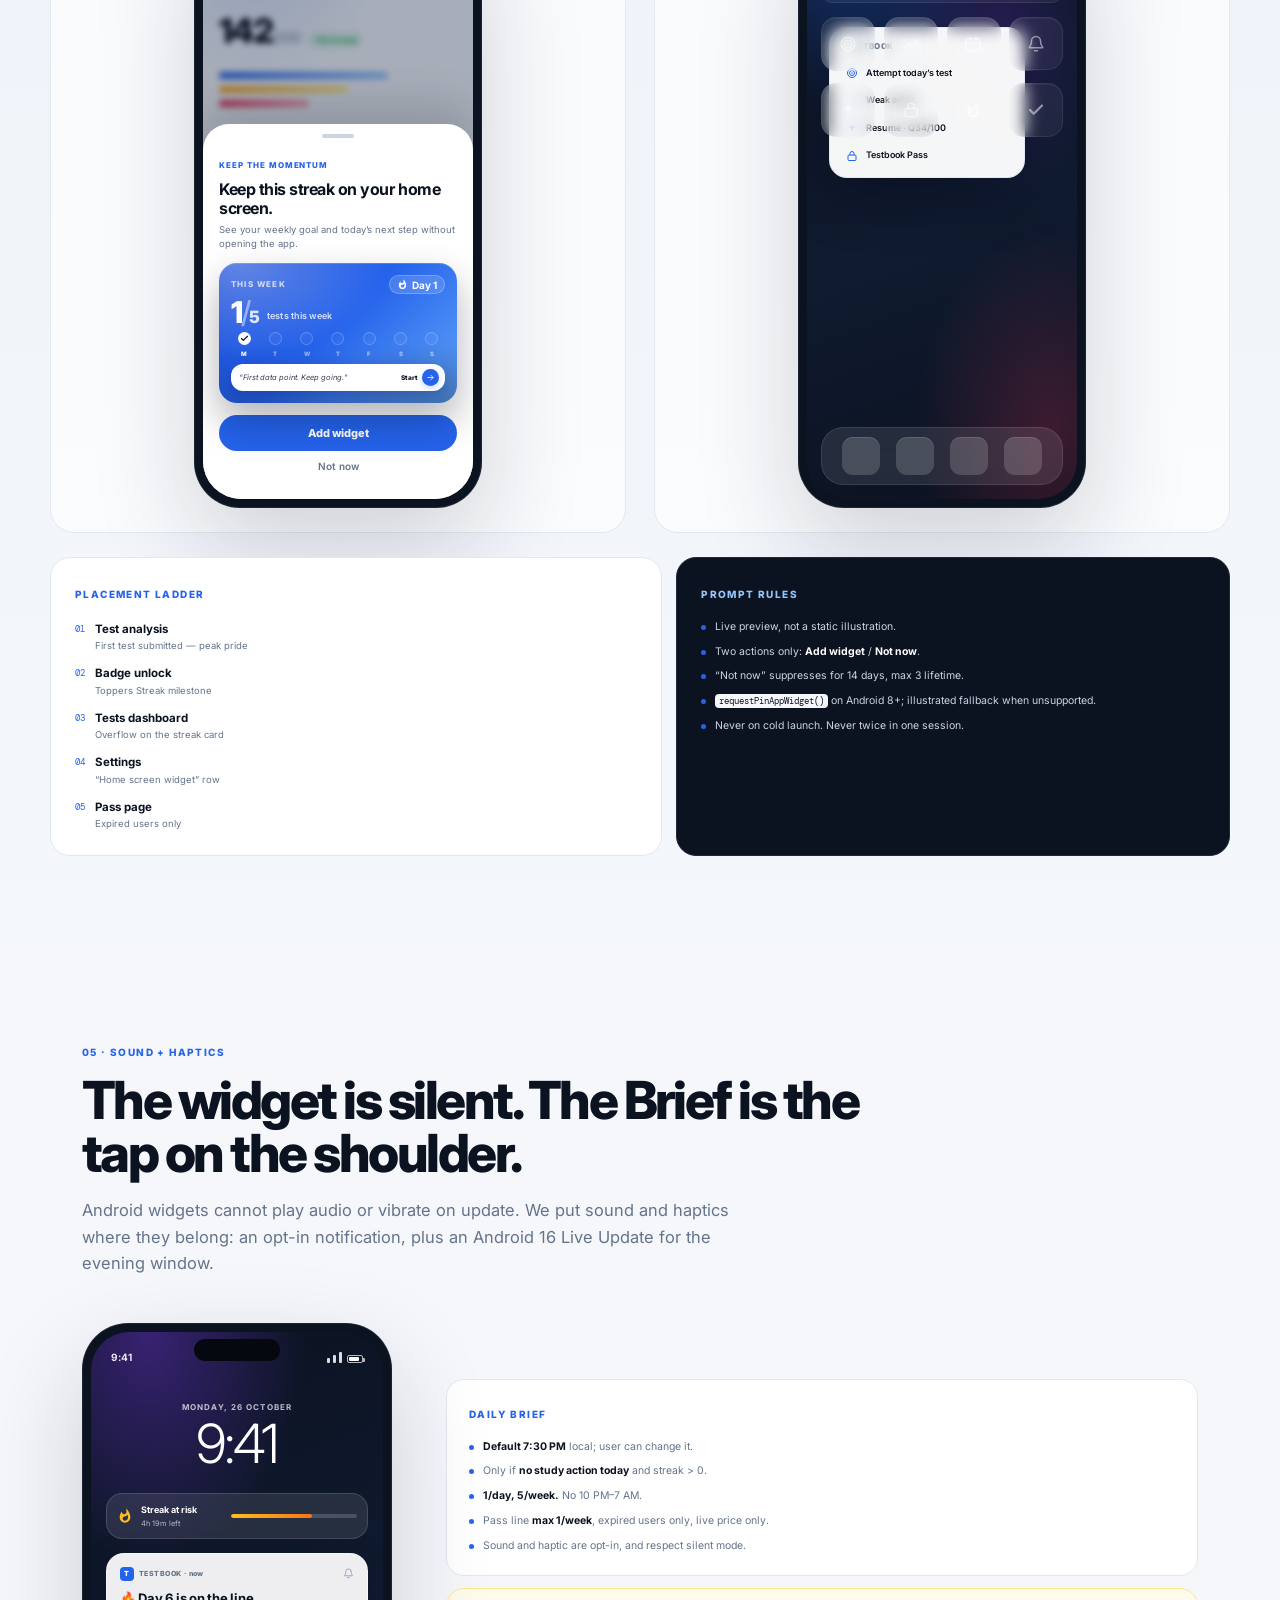
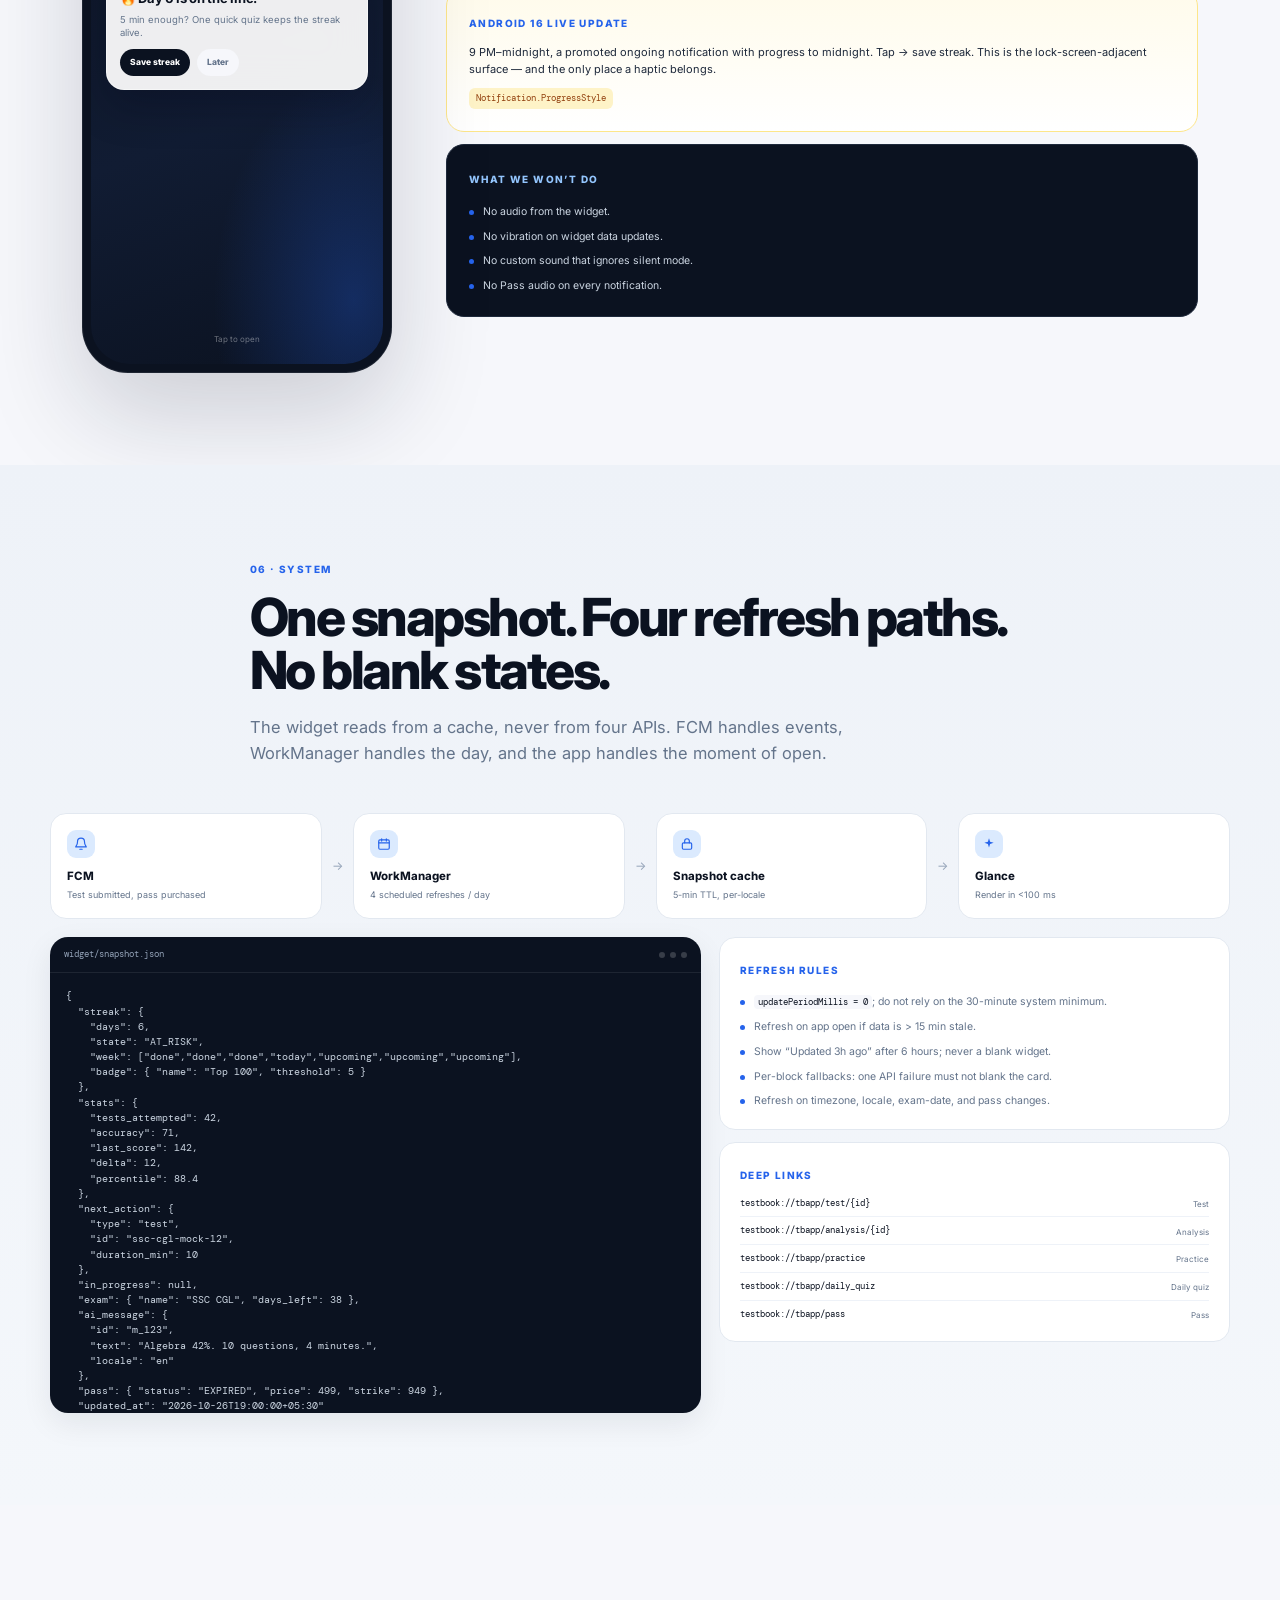
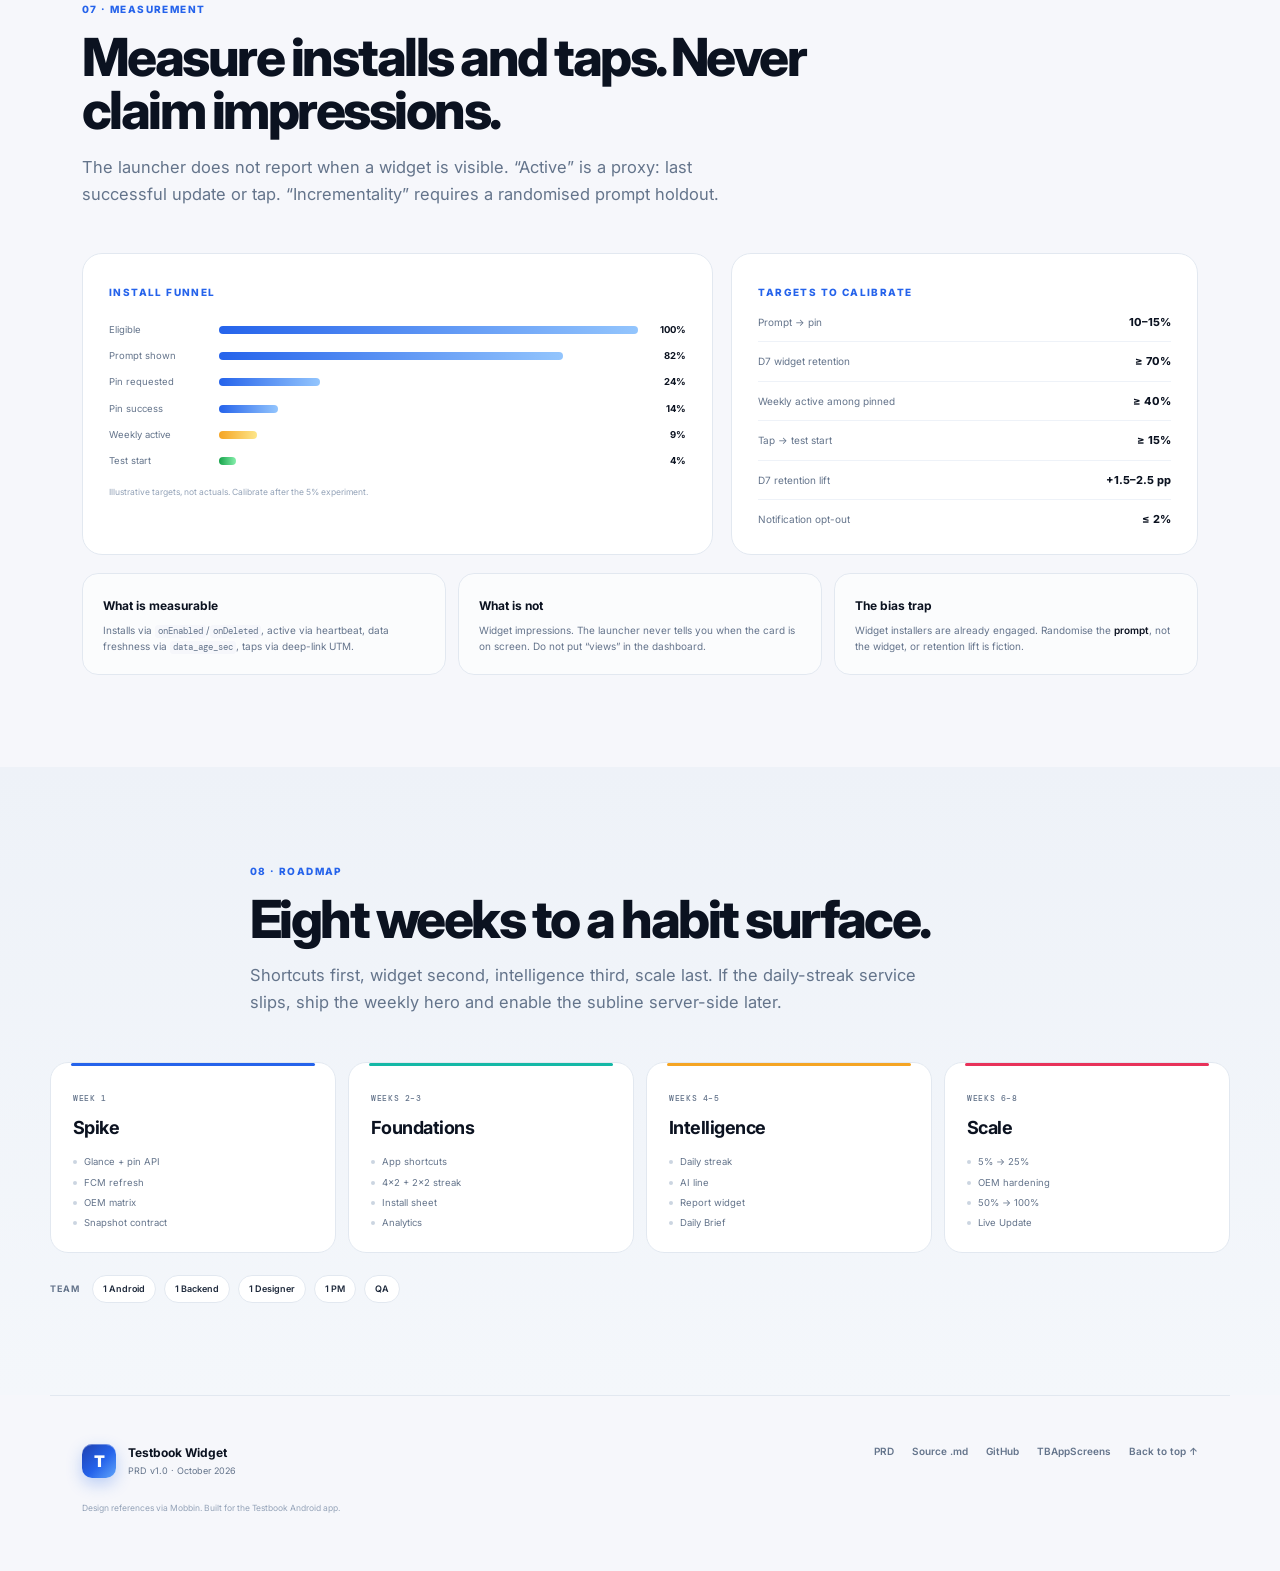
==== commit 5e92b60a: "design: revert hero mockup to original concept" ====
--- a/docs/index.html
+++ b/docs/index.html
@@ -9,7 +9,7 @@
   <link rel="preconnect" href="https://fonts.googleapis.com" />
   <link rel="preconnect" href="https://fonts.gstatic.com" crossorigin />
   <link href="https://fonts.googleapis.com/css2?family=Inter:wght@400;500;600;700;800;900&family=Instrument+Serif:ital@0;1&family=DM+Mono:wght@400;500&display=swap" rel="stylesheet" />
-  <link rel="stylesheet" href="styles.css?v=3" />
+  <link rel="stylesheet" href="styles.css?v=4" />
 </head>
 <body>
   <a class="skip" href="#main">Skip to content</a>
@@ -107,27 +107,21 @@
                 <div class="tw-label" data-w-label>tests this week</div>
               </div>
               <div class="tw-days" data-w-days></div>
-              <div class="tw-action">
+              <div class="tw-bottom">
                 <span class="tw-ai" data-w-ai>“Algebra 42% — 10 Qs”</span>
                 <span class="tw-cta" data-w-cta>Start</span>
-                <span class="tw-go"><svg class="ic"><use href="#i-arrow"/></svg></span>
-              </div>
-            </div>
-
-            <div class="home-search">
-              <svg class="ic"><use href="#i-search"/></svg>
-              <span>Search apps, tests, notes</span>
-            </div>
-
-            <div class="app-grid">
-              <div class="app-icon"><svg class="ic"><use href="#i-target"/></svg></div>
-              <div class="app-icon"><svg class="ic"><use href="#i-trend"/></svg></div>
-              <div class="app-icon"><svg class="ic"><use href="#i-calendar"/></svg></div>
-              <div class="app-icon"><svg class="ic"><use href="#i-bell"/></svg></div>
-              <div class="app-icon"><svg class="ic"><use href="#i-spark"/></svg></div>
-              <div class="app-icon"><svg class="ic"><use href="#i-lock"/></svg></div>
-              <div class="app-icon"><svg class="ic"><use href="#i-flame"/></svg></div>
-              <div class="app-icon"><svg class="ic"><use href="#i-check"/></svg></div>
+              </div>
+            </div>
+
+            <div class="app-grid app-grid-color">
+              <div class="app-icon app-blue"><span>TB</span><small>Testbook</small></div>
+              <div class="app-icon app-pink"><span>Pass</span><small>Pass</small></div>
+              <div class="app-icon app-gold"><span>PYQ</span><small>Papers</small></div>
+              <div class="app-icon app-green"><span>CA</span><small>Current</small></div>
+              <div class="app-icon app-violet"><span>AI</span><small>Samadhan</small></div>
+              <div class="app-icon app-slate"><span>PDF</span><small>Notes</small></div>
+              <div class="app-icon app-teal"><span>Quiz</span><small>Quiz</small></div>
+              <div class="app-icon app-rose"><span>Mock</span><small>Mock</small></div>
             </div>
 
             <div class="dock">
--- a/docs/styles.css
+++ b/docs/styles.css
@@ -781,6 +781,36 @@
   height: 11px;
 }
 
+/* Legacy hero footer (reverted) */
+
+.tw-bottom {
+  display: flex;
+  align-items: center;
+  justify-content: space-between;
+  gap: 8px;
+  margin-top: auto;
+}
+
+.tw-bottom .tw-ai {
+  flex: 1;
+}
+
+.tw-bottom .tw-cta {
+  flex: 0 0 auto;
+  padding: 6px 10px;
+  border-radius: 999px;
+  background: #fff;
+  color: var(--ink);
+  font-size: 8px;
+  font-weight: 800;
+  line-height: 1;
+  white-space: nowrap;
+}
+
+.tw-bottom .tw-cta::after {
+  content: " →";
+}
+
 /* 2x2 */
 
 .size-2x2 .tw-eyebrow {
@@ -869,6 +899,43 @@
 
 .app-icon small {
   display: none;
+}
+
+/* Colored app grid, used only by the reverted hero mockup */
+
+.app-grid-color {
+  gap: 24px 9px;
+  margin-top: 26px;
+}
+
+.app-grid-color .app-icon {
+  position: relative;
+  display: flex;
+  flex-direction: column;
+  align-items: center;
+  justify-content: center;
+  border: 0;
+  border-radius: 14px;
+  color: #fff;
+  font-size: 10px;
+  font-weight: 850;
+  letter-spacing: -0.02em;
+  box-shadow: inset 0 1px 0 rgba(255, 255, 255, 0.28), 0 5px 12px rgba(2, 6, 23, 0.22);
+}
+
+.app-grid-color .app-icon small {
+  display: block;
+  position: absolute;
+  top: calc(100% + 5px);
+  left: 0;
+  right: 0;
+  overflow: hidden;
+  color: rgba(255, 255, 255, 0.68);
+  font-size: 6.5px;
+  font-weight: 500;
+  text-align: center;
+  text-overflow: ellipsis;
+  white-space: nowrap;
 }
 
 .home-search {
